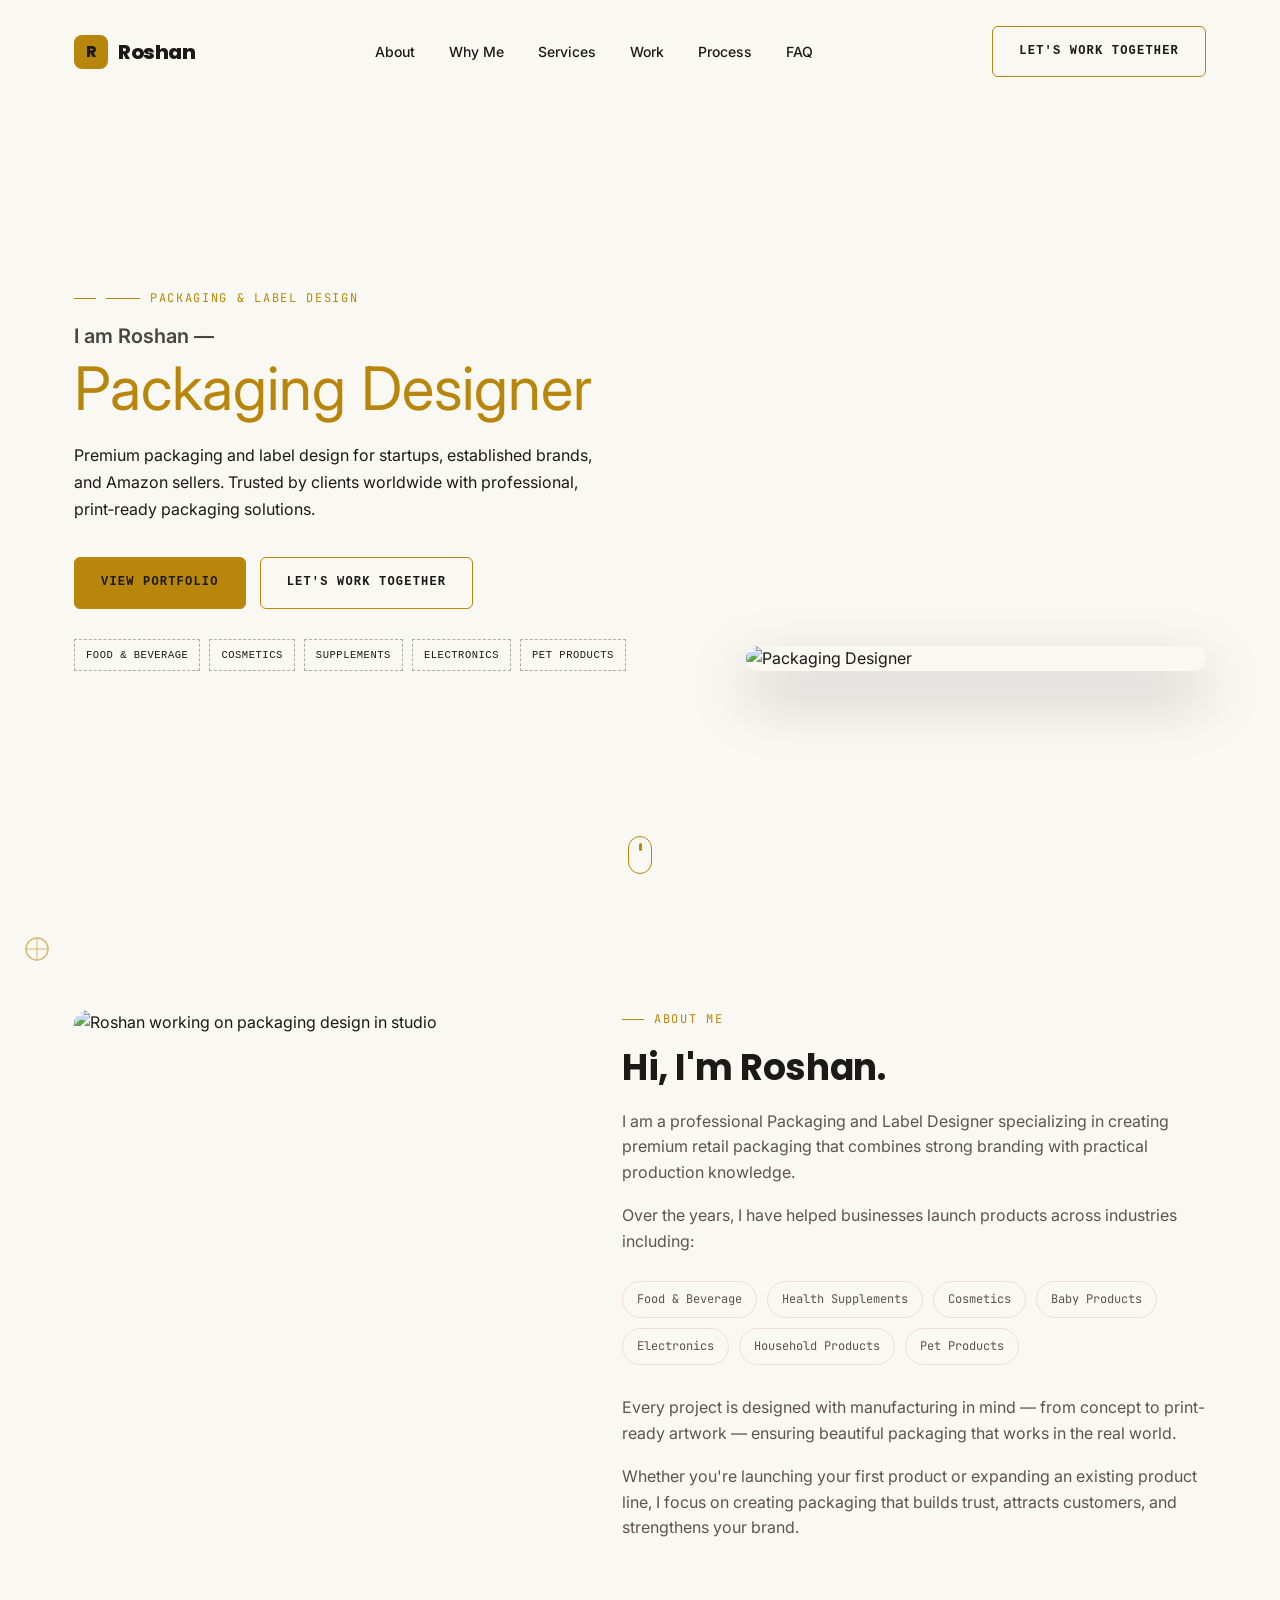
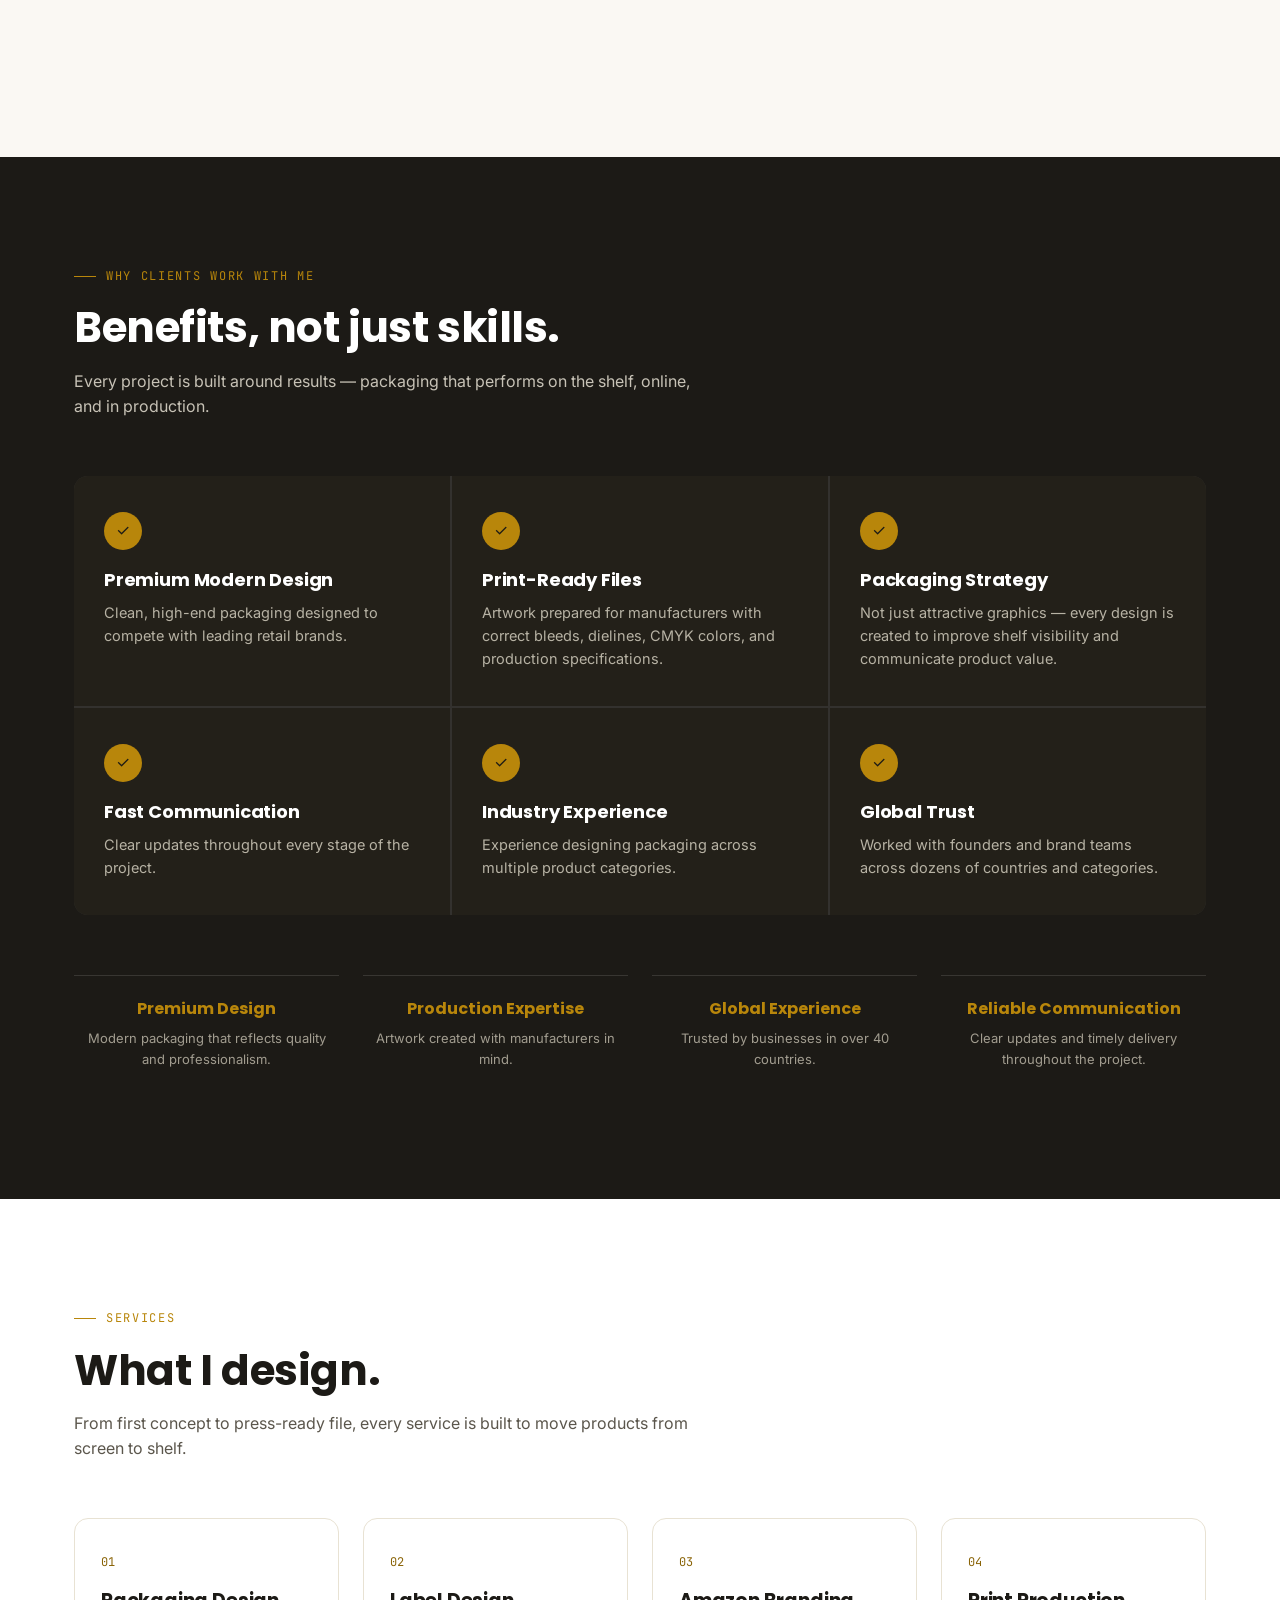
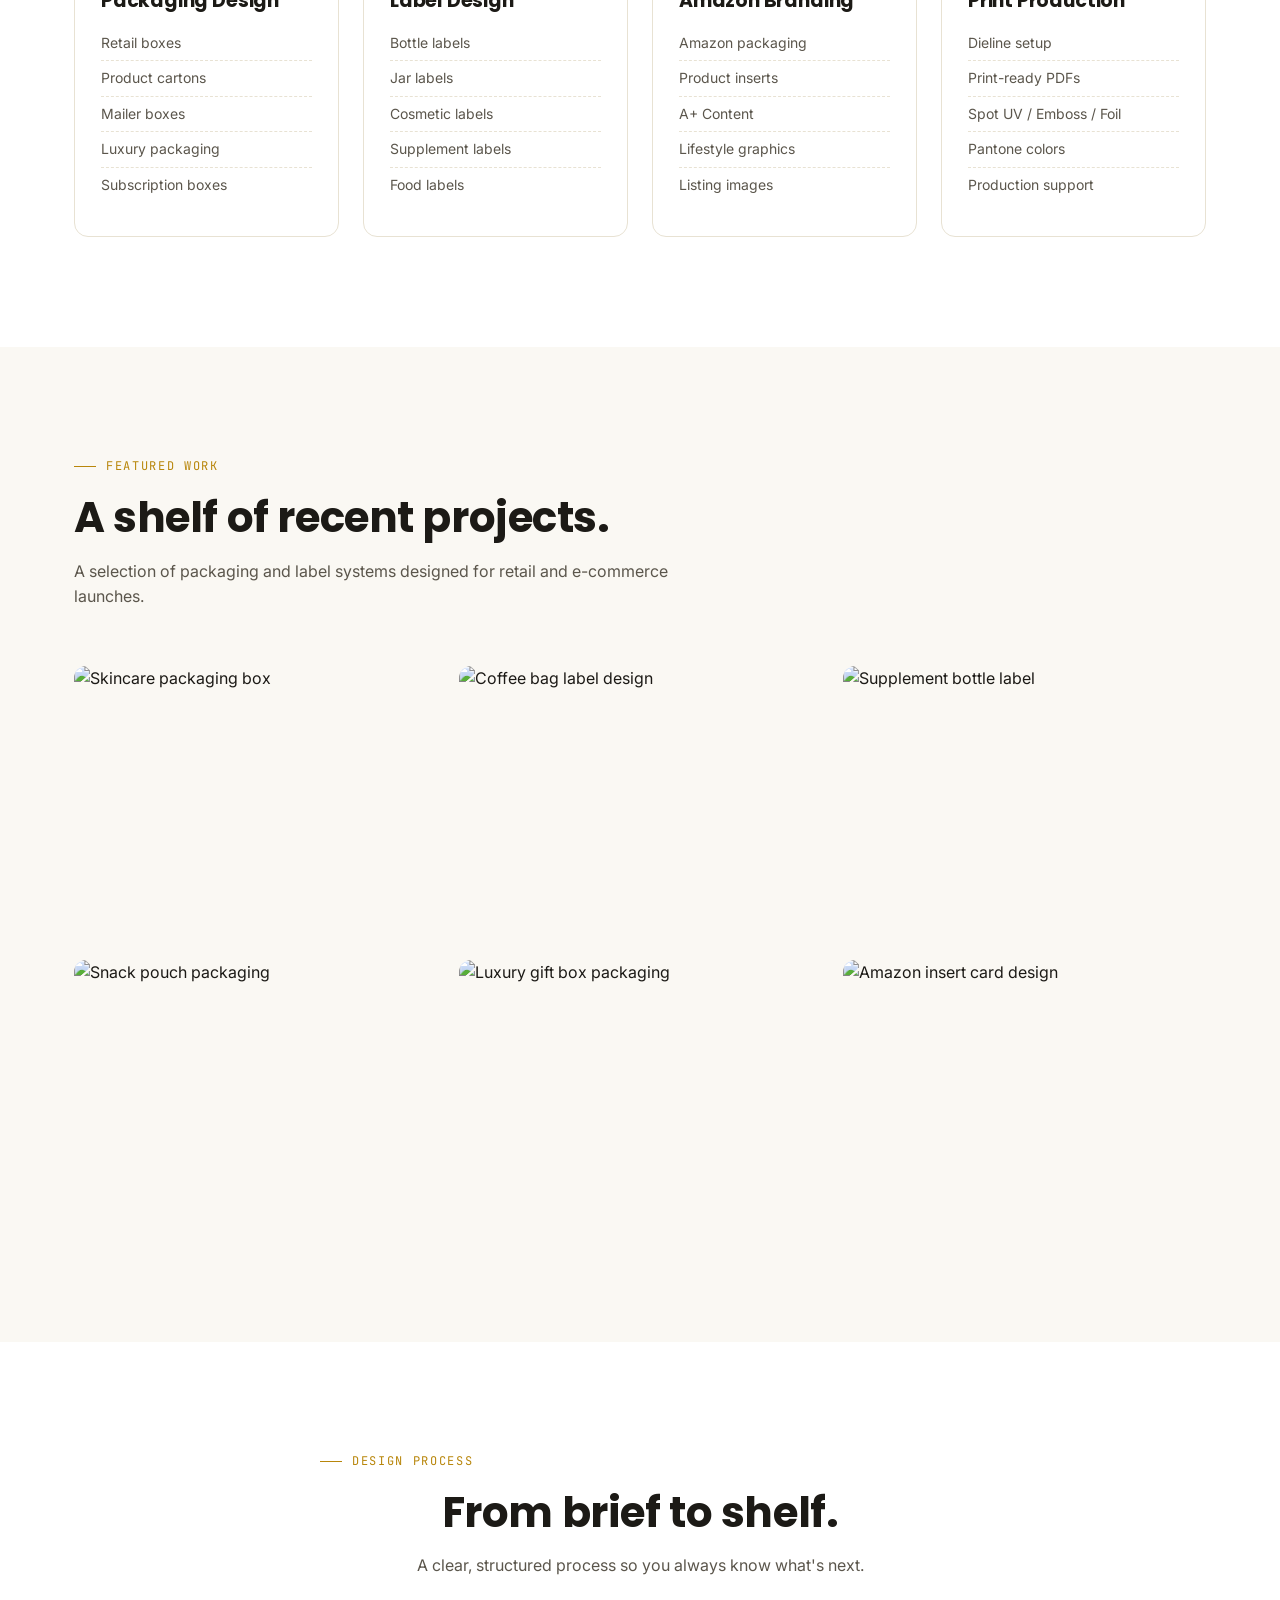
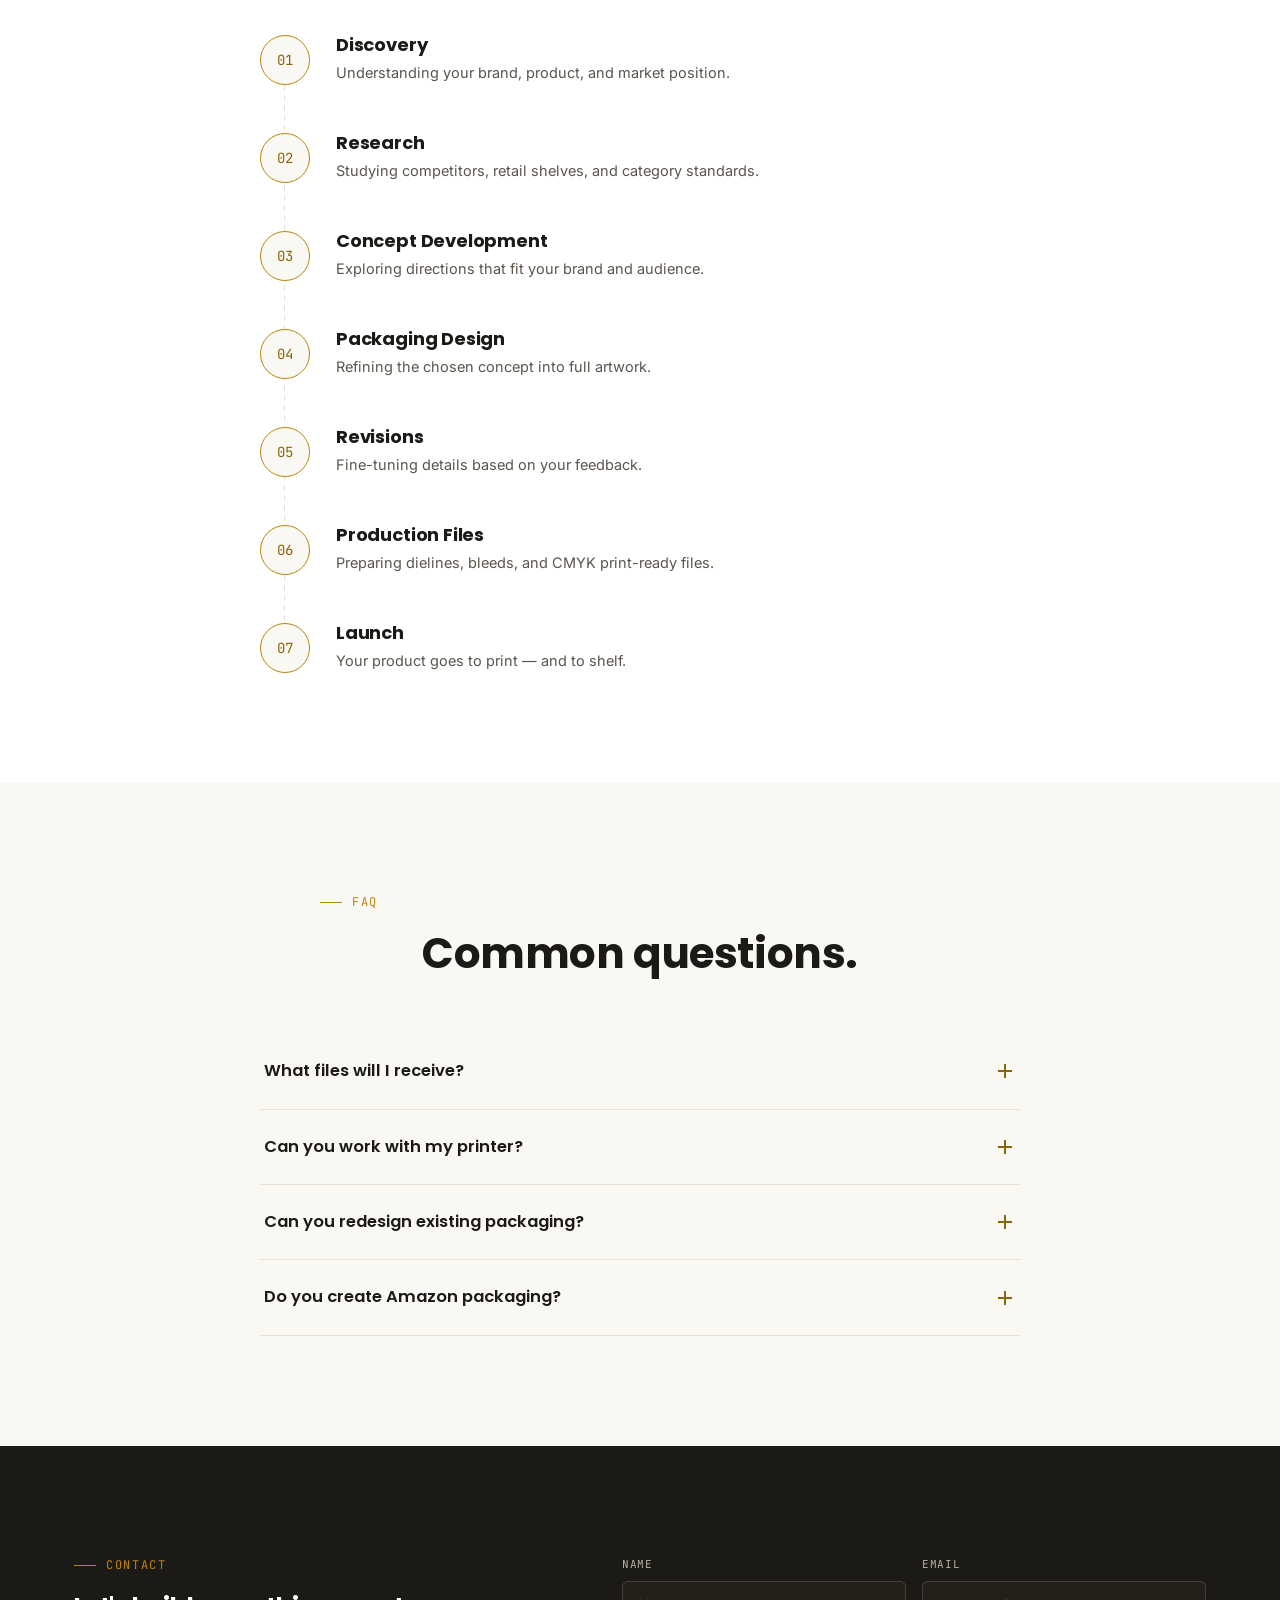
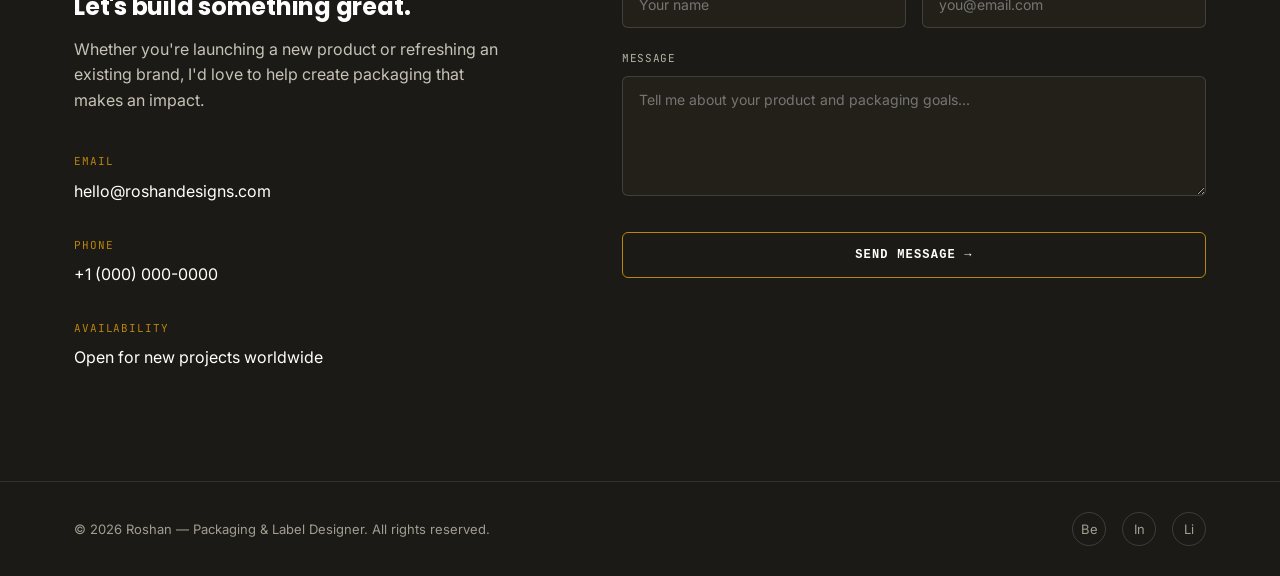
==== index.html @ 54acbb59 "update" ====
<!DOCTYPE html>
<html lang="en">
<head>
<meta charset="UTF-8">
<meta name="viewport" content="width=device-width, initial-scale=1.0">
<title>Roshan — Packaging & Label Designer</title>
<meta name="description" content="Roshan — Professional Packaging and Label Designer. Premium, print-ready packaging for startups, established brands, and Amazon sellers.">
<link rel="preconnect" href="https://fonts.googleapis.com">
<link rel="preconnect" href="https://fonts.gstatic.com" crossorigin>
<link href="https://fonts.googleapis.com/css2?family=Poppins:wght@500;600;700;800&family=Inter:wght@400;500;600&family=JetBrains+Mono:wght@400;500&display=swap" rel="stylesheet">
<style>
/* ===================== TOKENS ===================== */
:root{
  --white:#ffffff;
  --paper:#faf8f3;
  --ink:#1c1a16;
  --ink-soft:#5b564c;
  --yellow:#b8860b;
  --yellow-deep:#8a6408;
  --yellow-pale:#f4e8c8;
  --line:#e8e2d3;
  --radius:6px;
  --ease:cubic-bezier(.22,.68,0,1);
  --font-display:'Poppins',sans-serif;
  --font-body:'Inter',sans-serif;
  --font-mono:'JetBrains Mono',monospace;
}
*{margin:0;padding:0;box-sizing:border-box;}
html{scroll-behavior:smooth;}
body{
  font-family:var(--font-body);
  background:var(--paper);
  color:var(--ink);
  line-height:1.6;
  overflow-x:hidden;
}
img{max-width:100%;display:block;}
a{text-decoration:none;color:inherit;}
ul{list-style:none;}
button{font-family:inherit;cursor:pointer;border:none;background:none;}
.container{max-width:1180px;margin:0 auto;padding:0 24px;}
::selection{background:var(--yellow);color:var(--white);}

/* utility */
.eyebrow{
  font-family:var(--font-mono);
  font-size:12px;
  letter-spacing:.14em;
  text-transform:uppercase;
  color:var(--yellow-deep);
  display:inline-flex;
  align-items:center;
  gap:8px;
}
.eyebrow::before{content:"";width:22px;height:1px;background:var(--yellow);display:inline-block;}
h1,h2,h3,h4{font-family:var(--font-display);font-weight:700;line-height:1.15;letter-spacing:-.01em;}
.section{padding:120px 0;position:relative;}
.section-head{max-width:640px;margin-bottom:56px;}
.section-head h2{font-size:clamp(28px,3.6vw,42px);margin-top:14px;}
.section-head p{color:var(--ink-soft);margin-top:16px;font-size:16px;}
.center{text-align:center;margin-left:auto;margin-right:auto;}

/* registration mark — signature motif */
.regmark{
  position:absolute;width:26px;height:26px;opacity:.55;
}
.regmark svg{width:100%;height:100%;}
.regmark.tl{top:36px;left:24px;}
.regmark.br{bottom:36px;right:24px;}

/* reveal-on-scroll */
.reveal{opacity:0;transform:translateY(28px);transition:opacity .8s var(--ease),transform .8s var(--ease);}
.reveal.is-visible{opacity:1;transform:translateY(0);}

/* buttons */
.btn{
  display:inline-flex;align-items:center;gap:10px;
  padding:15px 30px;font-family:var(--font-mono);font-size:13px;letter-spacing:.04em;
  border-radius:var(--radius);transition:all .35s var(--ease);white-space:nowrap;
}
.btn-primary{background:var(--ink);color:var(--white);}
.btn-primary:hover{background:var(--yellow-deep);transform:translateY(-2px);}
.btn-outline{border:1.5px solid var(--ink);color:var(--ink);}
.btn-outline:hover{border-color:var(--yellow-deep);color:var(--yellow-deep);transform:translateY(-2px);}
.btn-light{border:1.5px solid rgba(255,255,255,.5);color:var(--white);}
.btn-light:hover{background:var(--white);color:var(--ink);}

/* ===================== PRELOADER / ENTRANCE ===================== */
#preloader{
  position:fixed;inset:0;background:var(--ink);z-index:9999;
  display:flex;flex-direction:column;align-items:center;justify-content:center;gap:22px;
  transition:transform 1s var(--ease),opacity .8s var(--ease) .1s;
}
#preloader.hide{opacity:0;transform:translateY(-100%);pointer-events:none;}
#preloader svg{width:96px;height:96px;}
#preloader .box-line{fill:none;stroke:var(--yellow);stroke-width:2;stroke-linecap:round;stroke-linejoin:round;
  stroke-dasharray:400;stroke-dashoffset:400;animation:draw 1.6s var(--ease) forwards;}
@keyframes draw{to{stroke-dashoffset:0;}}
#preloader .pct{font-family:var(--font-mono);color:var(--yellow-pale);font-size:13px;letter-spacing:.2em;}

/* ===================== HEADER ===================== */
header{
  position:fixed;top:0;left:0;right:0;z-index:500;
  padding:26px 0;transition:all .4s var(--ease);
}
header.scrolled{background:rgba(250,248,243,.9);backdrop-filter:blur(10px);padding:16px 0;box-shadow:0 1px 0 var(--line);}
header .container{display:flex;align-items:center;justify-content:space-between;}
.logo{font-family:var(--font-display);font-weight:800;font-size:20px;letter-spacing:-.02em;display:flex;align-items:center;gap:10px;}
.logo .mark{width:34px;height:34px;border-radius:8px;background:var(--yellow);color:var(--ink);display:flex;align-items:center;justify-content:center;font-size:15px;}
nav ul{display:flex;gap:34px;}
nav a{font-size:14px;font-weight:500;position:relative;padding:4px 0;}
nav a::after{content:"";position:absolute;left:0;bottom:-2px;width:0;height:1.5px;background:var(--yellow);transition:width .3s var(--ease);}
nav a:hover::after{width:100%;}
.nav-cta{display:flex;align-items:center;gap:22px;}
#menu-toggle{display:none;flex-direction:column;gap:5px;width:26px;}
#menu-toggle span{height:2px;background:var(--ink);border-radius:2px;transition:.3s;}

/* ---------------- hero (jarallax-style) ---------------- */
.hero-inner{
    width:100%;
    position:relative;
    z-index:2;
    padding:150px 0 90px;
}

.hero .container{
    height:100%;
}

.hero .wrap{
    display:grid;
    grid-template-columns:1.1fr 0.9fr;
    align-items:center;
    gap:70px;
}

@media (max-width:940px){

    .hero .wrap{
        grid-template-columns:1fr;
        text-align:center;
        gap:40px;
    }

    .hero-image{
        justify-content:center;
    }

    .hero-sub{
        margin-inline:auto;
    }

    .cta-row,
    .trust-tags{
        justify-content:center;
    }
}
.hero-image{
    display:flex;
    justify-content:center;
    align-items:center;
}

.hero-image img{

    width:100%;
    max-width:520px;

    border-radius:18px;

    object-fit:cover;

    box-shadow:
    0 25px 60px rgba(0,0,0,.25);

    transition:.4s;
}

.hero-image img:hover{

    transform:translateY(-8px);

}

@media(max-width:940px){

.hero-image{

margin-top:50px;

}

.hero-image img{

max-width:420px;

}

}
  .hero{
    position:relative; min-height:100vh; display:flex; align-items:center; overflow:hidden;
    background:
      radial-gradient(ellipse at 75% 30%, rgba(255,212,0,0.08), transparent 55%),
      repeating-linear-gradient(0deg, rgba(255,212,0,0.05) 0 1px, transparent 1px 64px),
      repeating-linear-gradient(90deg, rgba(255,212,0,0.05) 0 1px, transparent 1px 64px),
      var(--black);
    background-attachment:fixed;
  }
  
  .hero-inner{position:relative; z-index:2; width:100%; padding:150px 0 90px;}
  .hero .wrap{display:grid; grid-template-columns:1.15fr 0.85fr; gap:50px; align-items:end;}
  @media (max-width:940px){.hero .wrap{grid-template-columns:1fr;}}
  .eyebrow{color:var(--yellow); font-size:12px; display:flex; align-items:center; gap:10px; margin-bottom:18px;}
  .eyebrow .rule{width:34px; height:1px; background:var(--yellow);}
  .typed-wrap{font-size:clamp(30px,5vw,60px); line-height:1.05; min-height:1.3em;}
  .typed-wrap .fixed-part{display:block; color:var(--ink); font-size:clamp(16px,2vw,20px); font-family:'Inter',sans-serif; text-transform:none; font-weight:600; letter-spacing:0; margin-bottom:10px; opacity:.8;}
  #typed{color:var(--yellow);}
  .cursor{display:inline-block; width:3px; background:var(--yellow); margin-left:4px; animation:blink 1s step-start infinite;}
  @keyframes blink{50%{opacity:0;}}
  .hero-sub{margin-top:22px; max-width:540px; font-size:16px; line-height:1.7; color:var(--dim);}
  .cta-row{display:flex; gap:14px; margin-top:34px; flex-wrap:wrap;}
  .btn{font-family:'IBM Plex Mono',monospace; font-size:12px; letter-spacing:0.1em; text-transform:uppercase; padding:15px 26px; display:inline-flex; gap:8px; border:1px solid var(--yellow); font-weight:600; cursor:pointer; background:none;}
  .btn.primary{background:var(--yellow); color:var(--black);}
  .btn.primary:hover{background:transparent; color:var(--yellow);}
  .btn.ghost:hover{border-color:var(--yellow); color:var(--yellow);}
  .trust-tags{display:flex; flex-wrap:wrap; gap:9px; margin-top:30px;}
  .trust-tags span{font-family:'IBM Plex Mono',monospace; font-size:10.5px; letter-spacing:.05em; text-transform:uppercase; border:1px dashed rgba(0, 0, 0, 0.3); padding:7px 11px; color:var(--ink);}

  .hero-counts{display:flex; flex-direction:column; gap:0; border-left:1px solid var(--line); padding-left:34px;}
  @media (max-width:940px){.hero-counts{flex-direction:row; border-left:none; border-top:1px solid var(--line); padding:24px 0 0; gap:34px;}}
  .hcount{padding:14px 0;}
  .hcount h3{color:var(--yellow); font-size:26px;}
  .hcount span{font-family:'IBM Plex Mono',monospace; font-size:10.5px; letter-spacing:.08em; text-transform:uppercase; color:var(--dim);}
  .scroll-cue{position:absolute; bottom:26px; left:50%; transform:translateX(-50%); z-index:2; width:24px; height:38px; border:1.4px solid var(--yellow); border-radius:14px; display:flex; justify-content:center; padding-top:6px;}
  .scroll-cue span{width:3px; height:8px; background:var(--yellow); border-radius:2px; animation:sc 1.6s infinite;}
  @keyframes sc{0%{transform:translateY(0); opacity:1;}80%{transform:translateY(10px); opacity:0;}100%{opacity:0;}}

 
  /* ---------------- generic section ---------------- */
  .section{padding:110px 0; position:relative;}
  .section.alt{background:var(--ink);}
  .sec-head{text-align:center; max-width:640px; margin:0 auto 56px;}
  .kicker{display:flex; align-items:center; justify-content:center; gap:12px; margin-bottom:16px; color:var(--yellow); font-size:11.5px;}
  .kicker .rule{width:30px; height:1px; background:var(--yellow);}
  .sec-head h2{font-size:clamp(26px,3.6vw,40px); line-height:1.1;}
  .sec-head p{margin-top:16px; font-size:15px; color:var(--dim); line-height:1.7;}

/* ===================== ABOUT ===================== */
#about .about-grid{display:grid;grid-template-columns:.9fr 1.1fr;gap:70px;align-items:start;}
#about .about-visual{position:relative;border-radius:14px;overflow:hidden;aspect-ratio:3/4;}
#about .about-visual img{width:100%;height:100%;object-fit:cover;}
#about h2{font-size:clamp(26px,3.2vw,36px);margin-bottom:20px;}
#about p{color:var(--ink-soft);margin-bottom:18px;font-size:16px;}
.industry-tags{display:flex;flex-wrap:wrap;gap:10px;margin:26px 0 30px;}
.industry-tags span{
  font-family:var(--font-mono);font-size:12px;padding:8px 14px;border:1px solid var(--line);
  border-radius:30px;color:var(--ink-soft);transition:.3s;
}
.industry-tags span:hover{border-color:var(--yellow);color:var(--yellow-deep);}

/* ===================== WHY WORK WITH ME ===================== */
#why{background:var(--ink);color:var(--white);}
#why .section-head p{color:#c7c2b6;}
#why .section-head .eyebrow{color:var(--yellow);}
#why .section-head .eyebrow::before{background:var(--yellow);}
.why-grid{display:grid;grid-template-columns:repeat(3,1fr);gap:2px;background:rgba(255,255,255,.1);border-radius:14px;overflow:hidden;}
.why-card{background:#232019;padding:36px 30px;transition:.35s;}
.why-card:hover{background:#2c2818;}
.why-card .check{
  width:38px;height:38px;border-radius:50%;background:var(--yellow);color:var(--ink);
  display:flex;align-items:center;justify-content:center;font-size:16px;margin-bottom:20px;
}
.why-card h4{font-size:18px;margin-bottom:10px;color:var(--white);}
.why-card p{font-size:14.5px;color:#b7b2a4;}
.why-stats{display:grid;grid-template-columns:repeat(4,1fr);gap:24px;margin-top:60px;}
.why-stats div{text-align:center;padding:20px 10px;border-top:1px solid rgba(255,255,255,.12);}
.why-stats h5{font-family:var(--font-display);font-size:16px;color:var(--yellow);margin-bottom:6px;}
.why-stats p{font-size:13px;color:#a29d90;}

/* ===================== SERVICES ===================== */
.services-grid{display:grid;grid-template-columns:repeat(4,1fr);gap:24px;}
.service-card{
  background:var(--white);border:1px solid var(--line);border-radius:14px;padding:34px 26px;
  transition:.4s var(--ease);position:relative;
}
.service-card:hover{transform:translateY(-8px);border-color:var(--yellow);box-shadow:0 20px 40px -18px rgba(184,134,11,.25);}
.service-card .num{font-family:var(--font-mono);font-size:12px;color:var(--yellow-deep);margin-bottom:18px;display:block;}
.service-card h3{font-size:19px;margin-bottom:14px;}
.service-card ul li{font-size:14px;color:var(--ink-soft);padding:6px 0;border-top:1px dashed var(--line);}
.service-card ul li:first-child{border-top:none;}

/* ===================== GALLERY ===================== */
.gallery-grid{display:grid;grid-template-columns:repeat(3,1fr);gap:22px;}
.gallery-item{position:relative;border-radius:12px;overflow:hidden;aspect-ratio:4/3;}
.gallery-item img{width:100%;height:100%;object-fit:cover;transition:transform .6s var(--ease);}
.gallery-item:hover img{transform:scale(1.08);}
.gallery-item .caption{
  position:absolute;inset:auto 0 0 0;padding:18px;
  background:linear-gradient(0deg,rgba(28,26,22,.85),transparent);
  color:var(--white);font-family:var(--font-mono);font-size:13px;
  transform:translateY(8px);opacity:0;transition:.4s var(--ease);
}
.gallery-item:hover .caption{transform:translateY(0);opacity:1;}

/* ===================== PROCESS ===================== */
#process{background:var(--white);}
.process-line{position:relative;max-width:760px;margin:0 auto;}
.process-line::before{content:"";position:absolute;left:24px;top:10px;bottom:10px;width:1px;
  background-image:linear-gradient(var(--line) 60%,transparent 0);background-size:1px 10px;}
.process-step{display:flex;gap:26px;position:relative;padding-bottom:48px;}
.process-step:last-child{padding-bottom:0;}
.process-step .step-num{
  width:50px;height:50px;flex:none;border-radius:50%;background:var(--paper);border:1.5px solid var(--yellow);
  display:flex;align-items:center;justify-content:center;font-family:var(--font-mono);font-size:14px;color:var(--yellow-deep);z-index:1;
}
.process-step h4{font-size:18px;margin-bottom:6px;}
.process-step p{color:var(--ink-soft);font-size:14.5px;max-width:480px;}

/* ===================== FAQ ===================== */
#faq{background:var(--paper);}
.faq-list{max-width:760px;margin:0 auto;}
.faq-item{border-bottom:1px solid var(--line);}
.faq-q{
  display:flex;align-items:center;justify-content:space-between;padding:24px 4px;
  font-family:var(--font-display);font-weight:600;font-size:16.5px;
}
.faq-q .plus{width:22px;height:22px;position:relative;flex:none;}
.faq-q .plus::before,.faq-q .plus::after{content:"";position:absolute;background:var(--yellow-deep);top:50%;left:50%;transform:translate(-50%,-50%);}
.faq-q .plus::before{width:14px;height:2px;}
.faq-q .plus::after{width:2px;height:14px;transition:transform .3s;}
.faq-item.open .plus::after{transform:translate(-50%,-50%) rotate(90deg);}
.faq-a{max-height:0;overflow:hidden;transition:max-height .4s var(--ease);}
.faq-a p{color:var(--ink-soft);padding-bottom:24px;font-size:15px;max-width:600px;}

/* ===================== CONTACT ===================== */
#contact{background:var(--ink);color:var(--white);}
.contact-grid{display:grid;grid-template-columns:.9fr 1.1fr;gap:70px;align-items:start;}
#contact .section-head p{color:#c7c2b6;}
.contact-info{display:flex;flex-direction:column;gap:26px;margin-top:34px;}
.contact-info div span.label{font-family:var(--font-mono);font-size:11px;color:var(--yellow);text-transform:uppercase;letter-spacing:.08em;}
.contact-info div p{font-size:16px;margin-top:6px;}
.form-grid{display:grid;grid-template-columns:1fr 1fr;gap:16px;}
.field{grid-column:span 2;margin-bottom:6px;}
.field.half{grid-column:span 1;}
.field label{font-family:var(--font-mono);font-size:11px;text-transform:uppercase;letter-spacing:.06em;color:#b7b2a4;display:block;margin-bottom:8px;}
.field input,.field textarea{
  width:100%;background:#232019;border:1px solid rgba(255,255,255,.14);border-radius:var(--radius);
  padding:14px 16px;color:var(--white);font-family:var(--font-body);font-size:14px;transition:.3s;
}
.field input:focus,.field textarea:focus{outline:none;border-color:var(--yellow);}
.field textarea{min-height:120px;resize:vertical;}
.form-grid .btn{grid-column:span 2;justify-content:center;margin-top:6px;}

/* ===================== FOOTER ===================== */
footer{background:var(--ink);border-top:1px solid rgba(255,255,255,.1);padding:30px 0;color:#a29d90;}
footer .container{display:flex;justify-content:space-between;align-items:center;flex-wrap:wrap;gap:14px;font-size:13px;}
footer .socials{display:flex;gap:16px;}
footer .socials a{width:34px;height:34px;border:1px solid rgba(255,255,255,.15);border-radius:50%;display:flex;align-items:center;justify-content:center;font-size:13px;transition:.3s;}
footer .socials a:hover{border-color:var(--yellow);color:var(--yellow);}

/* back to top */
#top-btn{
  position:fixed;bottom:28px;right:28px;width:48px;height:48px;border-radius:50%;background:var(--yellow);
  color:var(--ink);display:flex;align-items:center;justify-content:center;font-size:18px;z-index:400;
  opacity:0;transform:translateY(14px);transition:.35s var(--ease);box-shadow:0 10px 24px -8px rgba(184,134,11,.5);
}
#top-btn.show{opacity:1;transform:translateY(0);}

/* ===================== RESPONSIVE ===================== */
@media(max-width:980px){
  .hero-grid,.about-grid,.contact-grid{grid-template-columns:1fr;}
  #about .about-visual{order:-1;aspect-ratio:16/9;}
  .why-grid{grid-template-columns:repeat(2,1fr);}
  .why-stats{grid-template-columns:repeat(2,1fr);}
  .services-grid{grid-template-columns:repeat(2,1fr);}
  .gallery-grid{grid-template-columns:repeat(2,1fr);}
}
@media(max-width:720px){
  nav,.nav-cta .btn-outline{display:none;}
  #menu-toggle{display:flex;}
  .section{padding:80px 0;}
  .hero-stats{grid-template-columns:repeat(2,1fr);}
  .why-grid,.services-grid,.gallery-grid{grid-template-columns:1fr;}
  .why-stats{grid-template-columns:repeat(2,1fr);}
  .form-grid .field.half{grid-column:span 2;}
}

/* reduced motion */
@media (prefers-reduced-motion:reduce){
  *{animation-duration:.01ms !important;transition-duration:.01ms !important;}
  html{scroll-behavior:auto;}
}
/* focus visibility */
a:focus-visible,button:focus-visible,input:focus-visible,textarea:focus-visible{outline:2px solid var(--yellow-deep);outline-offset:2px;}
</style>
</head>
<body>

<!-- ===================== PRELOADER (entrance transition) ===================== -->
<div id="preloader" aria-hidden="true">
  <svg viewBox="0 0 100 100">
    <path class="box-line" d="M50 8 L88 28 L88 72 L50 92 L12 72 L12 28 Z"/>
    <path class="box-line" d="M12 28 L50 48 L88 28" style="animation-delay:.3s"/>
    <path class="box-line" d="M50 48 L50 92" style="animation-delay:.5s"/>
  </svg>
  <div class="pct" id="preload-pct">LOADING · 0%</div>
</div>

<!-- ===================== HEADER ===================== -->
<header id="site-header">
  <div class="container">
    <a href="#top" class="logo"><span class="mark">R</span>Roshan</a>
    <nav>
      <ul>
        <li><a href="#about">About</a></li>
        <li><a href="#why">Why Me</a></li>
        <li><a href="#services">Services</a></li>
        <li><a href="#gallery">Work</a></li>
        <li><a href="#process">Process</a></li>
        <li><a href="#faq">FAQ</a></li>
      </ul>
    </nav>
    <div class="nav-cta">
      <a href="#contact" class="btn btn-outline">Let's Work Together</a>
      <button id="menu-toggle" aria-label="Open menu"><span></span><span></span><span></span></button>
    </div>
  </div>
</header>

<div id="top"></div>

<!-- HERO -->

<section class="hero">

    <div class="hero-inner">

        <div class="container">

            <div class="wrap">

                <div>
        <div class="eyebrow mono"><span class="rule"></span>PACKAGING &amp; LABEL DESIGN</div>
        <div class="typed-wrap">
          <span class="fixed-part">I am Roshan —</span>
          <span id="typed"></span><span class="cursor"></span>
        </div>
        <p class="hero-sub">Premium packaging and label design for startups, established brands, and Amazon sellers. Trusted by clients worldwide with professional, print‑ready packaging solutions.</p>
        <div class="cta-row">
          <a href="#gallery" class="btn primary">View Portfolio</a>
          <a href="#contact" class="btn ghost">Let's Work Together</a>
        </div>
        <div class="trust-tags">
          <span>Food &amp; Beverage</span><span>Cosmetics</span><span>Supplements</span><span>Electronics</span><span>Pet Products</span>
        </div>
      </div>
      <div class="hero-image">

        <img
        src="https://images.unsplash.com/photo-1542744173-8e7e53415bb0?auto=format&fit=crop&w=900&q=80"
        alt="Packaging Designer">

    </div>

            </div>

        </div>

    </div>

    <a href="#about" class="scroll-cue">
        <span></span>
    </a>

</section>
<!-- ===================== ABOUT ===================== -->
<section id="about" class="section">
  <div class="regmark tl"><svg viewBox="0 0 26 26"><circle cx="13" cy="13" r="11" fill="none" stroke="#b8860b" stroke-width="1.5"/><line x1="13" y1="1" x2="13" y2="25" stroke="#b8860b" stroke-width="1"/><line x1="1" y1="13" x2="25" y2="13" stroke="#b8860b" stroke-width="1"/></svg></div>
  <div class="container about-grid">
    <div class="about-visual reveal">
      <img src="https://picsum.photos/seed/pkg-studio/800/1000" alt="Roshan working on packaging design in studio">
    </div>
    <div class="reveal">
      <span class="eyebrow">About Me</span>
      <h2>Hi, I'm Roshan.</h2>
      <p>I am a professional Packaging and Label Designer specializing in creating premium retail packaging that combines strong branding with practical production knowledge.</p>
      <p>Over the years, I have helped businesses launch products across industries including:</p>
      <div class="industry-tags">
        <span>Food &amp; Beverage</span>
        <span>Health Supplements</span>
        <span>Cosmetics</span>
        <span>Baby Products</span>
        <span>Electronics</span>
        <span>Household Products</span>
        <span>Pet Products</span>
      </div>
      <p>Every project is designed with manufacturing in mind — from concept to print-ready artwork — ensuring beautiful packaging that works in the real world.</p>
      <p>Whether you're launching your first product or expanding an existing product line, I focus on creating packaging that builds trust, attracts customers, and strengthens your brand.</p>
    </div>
  </div>
</section>

<!-- ===================== WHY WORK WITH ME ===================== -->
<section id="why" class="section">
  <div class="container">
    <div class="section-head reveal">
      <span class="eyebrow">Why Clients Work With Me</span>
      <h2>Benefits, not just skills.</h2>
      <p>Every project is built around results — packaging that performs on the shelf, online, and in production.</p>
    </div>
    <div class="why-grid">
      <div class="why-card reveal"><div class="check">✓</div><h4>Premium Modern Design</h4><p>Clean, high-end packaging designed to compete with leading retail brands.</p></div>
      <div class="why-card reveal"><div class="check">✓</div><h4>Print-Ready Files</h4><p>Artwork prepared for manufacturers with correct bleeds, dielines, CMYK colors, and production specifications.</p></div>
      <div class="why-card reveal"><div class="check">✓</div><h4>Packaging Strategy</h4><p>Not just attractive graphics — every design is created to improve shelf visibility and communicate product value.</p></div>
      <div class="why-card reveal"><div class="check">✓</div><h4>Fast Communication</h4><p>Clear updates throughout every stage of the project.</p></div>
      <div class="why-card reveal"><div class="check">✓</div><h4>Industry Experience</h4><p>Experience designing packaging across multiple product categories.</p></div>
      <div class="why-card reveal"><div class="check">✓</div><h4>Global Trust</h4><p>Worked with founders and brand teams across dozens of countries and categories.</p></div>
    </div>
    <div class="why-stats">
      <div class="reveal"><h5>Premium Design</h5><p>Modern packaging that reflects quality and professionalism.</p></div>
      <div class="reveal"><h5>Production Expertise</h5><p>Artwork created with manufacturers in mind.</p></div>
      <div class="reveal"><h5>Global Experience</h5><p>Trusted by businesses in over 40 countries.</p></div>
      <div class="reveal"><h5>Reliable Communication</h5><p>Clear updates and timely delivery throughout the project.</p></div>
    </div>
  </div>
</section>

<!-- ===================== SERVICES ===================== -->
<section id="services" class="section" style="background:var(--white)">
  <div class="container">
    <div class="section-head reveal">
      <span class="eyebrow">Services</span>
      <h2>What I design.</h2>
      <p>From first concept to press-ready file, every service is built to move products from screen to shelf.</p>
    </div>
    <div class="services-grid">
      <div class="service-card reveal">
        <span class="num">01</span>
        <h3>Packaging Design</h3>
        <ul>
          <li>Retail boxes</li><li>Product cartons</li><li>Mailer boxes</li><li>Luxury packaging</li><li>Subscription boxes</li>
        </ul>
      </div>
      <div class="service-card reveal">
        <span class="num">02</span>
        <h3>Label Design</h3>
        <ul>
          <li>Bottle labels</li><li>Jar labels</li><li>Cosmetic labels</li><li>Supplement labels</li><li>Food labels</li>
        </ul>
      </div>
      <div class="service-card reveal">
        <span class="num">03</span>
        <h3>Amazon Branding</h3>
        <ul>
          <li>Amazon packaging</li><li>Product inserts</li><li>A+ Content</li><li>Lifestyle graphics</li><li>Listing images</li>
        </ul>
      </div>
      <div class="service-card reveal">
        <span class="num">04</span>
        <h3>Print Production</h3>
        <ul>
          <li>Dieline setup</li><li>Print-ready PDFs</li><li>Spot UV / Emboss / Foil</li><li>Pantone colors</li><li>Production support</li>
        </ul>
      </div>
    </div>
  </div>
</section>

<!-- ===================== GALLERY ===================== -->
<section id="gallery" class="section">
  <div class="container">
    <div class="section-head reveal">
      <span class="eyebrow">Featured Work</span>
      <h2>A shelf of recent projects.</h2>
      <p>A selection of packaging and label systems designed for retail and e-commerce launches.</p>
    </div>
    <div class="gallery-grid">
      <div class="gallery-item reveal"><img src="https://picsum.photos/seed/pkg1/700/560" alt="Skincare packaging box"><div class="caption">Skincare · Box System</div></div>
      <div class="gallery-item reveal"><img src="https://picsum.photos/seed/pkg2/700/560" alt="Coffee bag label design"><div class="caption">Coffee · Bag Label</div></div>
      <div class="gallery-item reveal"><img src="https://picsum.photos/seed/pkg3/700/560" alt="Supplement bottle label"><div class="caption">Supplement · Bottle Label</div></div>
      <div class="gallery-item reveal"><img src="https://picsum.photos/seed/pkg4/700/560" alt="Snack pouch packaging"><div class="caption">Snack · Pouch Pack</div></div>
      <div class="gallery-item reveal"><img src="https://picsum.photos/seed/pkg5/700/560" alt="Luxury gift box packaging"><div class="caption">Luxury · Gift Box</div></div>
      <div class="gallery-item reveal"><img src="https://picsum.photos/seed/pkg6/700/560" alt="Amazon insert card design"><div class="caption">Amazon · Insert Card</div></div>
    </div>
  </div>
</section>

<!-- ===================== PROCESS ===================== -->
<section id="process" class="section">
  <div class="container">
    <div class="section-head center reveal">
      <span class="eyebrow">Design Process</span>
      <h2>From brief to shelf.</h2>
      <p>A clear, structured process so you always know what's next.</p>
    </div>
    <div class="process-line">
      <div class="process-step reveal"><div class="step-num">01</div><div><h4>Discovery</h4><p>Understanding your brand, product, and market position.</p></div></div>
      <div class="process-step reveal"><div class="step-num">02</div><div><h4>Research</h4><p>Studying competitors, retail shelves, and category standards.</p></div></div>
      <div class="process-step reveal"><div class="step-num">03</div><div><h4>Concept Development</h4><p>Exploring directions that fit your brand and audience.</p></div></div>
      <div class="process-step reveal"><div class="step-num">04</div><div><h4>Packaging Design</h4><p>Refining the chosen concept into full artwork.</p></div></div>
      <div class="process-step reveal"><div class="step-num">05</div><div><h4>Revisions</h4><p>Fine-tuning details based on your feedback.</p></div></div>
      <div class="process-step reveal"><div class="step-num">06</div><div><h4>Production Files</h4><p>Preparing dielines, bleeds, and CMYK print-ready files.</p></div></div>
      <div class="process-step reveal"><div class="step-num">07</div><div><h4>Launch</h4><p>Your product goes to print — and to shelf.</p></div></div>
    </div>
  </div>
</section>

<!-- ===================== FAQ ===================== -->
<section id="faq" class="section">
  <div class="container">
    <div class="section-head center reveal">
      <span class="eyebrow">FAQ</span>
      <h2>Common questions.</h2>
    </div>
    <div class="faq-list">
      <div class="faq-item reveal">
        <div class="faq-q">What files will I receive? <span class="plus"></span></div>
        <div class="faq-a"><p>AI source files, editable artwork, print-ready PDFs, and high-resolution exports.</p></div>
      </div>
      <div class="faq-item reveal">
        <div class="faq-q">Can you work with my printer? <span class="plus"></span></div>
        <div class="faq-a"><p>Yes. I prepare artwork according to your manufacturer's specifications and can communicate with your printer if needed.</p></div>
      </div>
      <div class="faq-item reveal">
        <div class="faq-q">Can you redesign existing packaging? <span class="plus"></span></div>
        <div class="faq-a"><p>Absolutely — refreshing an existing package or label to modernize it is a common project.</p></div>
      </div>
      <div class="faq-item reveal">
        <div class="faq-q">Do you create Amazon packaging? <span class="plus"></span></div>
        <div class="faq-a"><p>Yes. I design packaging optimized for both retail shelves and e-commerce.</p></div>
      </div>
    </div>
  </div>
</section>

<!-- ===================== CONTACT ===================== -->
<section id="contact" class="section">
  <div class="container contact-grid">
    <div class="reveal">
      <span class="eyebrow">Contact</span>
      <h2 class="section-head" style="margin-bottom:0">Let's build something great.</h2>
      <p style="color:#c7c2b6;margin-top:16px;max-width:440px;">Whether you're launching a new product or refreshing an existing brand, I'd love to help create packaging that makes an impact.</p>
      <div class="contact-info">
        <div><span class="label">Email</span><p>hello@roshandesigns.com</p></div>
        <div><span class="label">Phone</span><p>+1 (000) 000-0000</p></div>
        <div><span class="label">Availability</span><p>Open for new projects worldwide</p></div>
      </div>
    </div>
    <form class="reveal" onsubmit="event.preventDefault();this.querySelector('.btn').textContent='Message Sent ✓';">
      <div class="form-grid">
        <div class="field half"><label for="name">Name</label><input id="name" type="text" placeholder="Your name" required></div>
        <div class="field half"><label for="email">Email</label><input id="email" type="email" placeholder="you@email.com" required></div>
        <div class="field"><label for="message">Message</label><textarea id="message" placeholder="Tell me about your product and packaging goals..." required></textarea></div>
        <button type="submit" class="btn btn-primary">Send Message →</button>
      </div>
    </form>
  </div>
</section>

<!-- ===================== FOOTER ===================== -->
<footer>
  <div class="container">
    <span>© 2026 Roshan — Packaging &amp; Label Designer. All rights reserved.</span>
    <div class="socials">
      <a href="#" aria-label="Behance">Be</a>
      <a href="#" aria-label="Instagram">In</a>
      <a href="#" aria-label="LinkedIn">Li</a>
    </div>
  </div>
</footer>

<a href="#top" id="top-btn" aria-label="Back to top">↑</a>

<script>
// ---------- Preloader entrance transition ----------
window.addEventListener('load', function(){
  var pct = document.getElementById('preload-pct');
  var n = 0;
  var timer = setInterval(function(){
    n += Math.ceil(Math.random()*18);
    if(n >= 100){ n = 100; clearInterval(timer); }
    pct.textContent = 'LOADING · ' + n + '%';
    if(n === 100){
      setTimeout(function(){
        document.getElementById('preloader').classList.add('hide');
        document.body.style.overflow='auto';
      }, 350);
    }
  }, 140);
});

// ---------- Header scroll state ----------
var headerEl = document.getElementById('site-header');
var topBtn = document.getElementById('top-btn');
window.addEventListener('scroll', function(){
  var y = window.scrollY;
  headerEl.classList.toggle('scrolled', y > 40);
  topBtn.classList.toggle('show', y > 600);
});

// ---------- Scroll reveal ----------
var revealEls = document.querySelectorAll('.reveal');
var io = new IntersectionObserver(function(entries){
  entries.forEach(function(entry, i){
    if(entry.isIntersecting){
      setTimeout(function(){ entry.target.classList.add('is-visible'); }, (i%4)*90);
      io.unobserve(entry.target);
    }
  });
}, {threshold:0.15});
revealEls.forEach(function(el){ io.observe(el); });

// ---------- FAQ accordion ----------
document.querySelectorAll('.faq-item').forEach(function(item){
  var q = item.querySelector('.faq-q');
  var a = item.querySelector('.faq-a');
  q.addEventListener('click', function(){
    var isOpen = item.classList.contains('open');
    document.querySelectorAll('.faq-item.open').forEach(function(o){
      o.classList.remove('open');
      o.querySelector('.faq-a').style.maxHeight = null;
    });
    if(!isOpen){
      item.classList.add('open');
      a.style.maxHeight = a.scrollHeight + 'px';
    }
  });
});

// ---------- Mobile menu ----------
document.getElementById('menu-toggle').addEventListener('click', function(){
  var nav = document.querySelector('header nav');
  var open = nav.style.display === 'block';
  nav.style.display = open ? 'none' : 'block';
  if(!open){
    nav.style.position='absolute'; nav.style.top='100%'; nav.style.left='0'; nav.style.right='0';
    nav.style.background='var(--white)'; nav.style.padding='20px 24px'; nav.style.boxShadow='0 12px 24px rgba(0,0,0,.08)';
    nav.querySelector('ul').style.flexDirection='column'; nav.querySelector('ul').style.gap='16px';
  }
});
</script>
<script src="https://cdn.jsdelivr.net/npm/typed.js@2.1.0/dist/typed.umd.js"></script>
<script>
 // typed text effect (vanilla)
  var strings = ["Packaging Designer","Label Designer","Amazon Branding Specialist","Print Production Expert","Brand Packaging Strategist"];
  var typedEl = document.getElementById('typed');
  var si = 0, ci = 0, deleting = false;
  function typeLoop(){
    var current = strings[si];
    if(!deleting){
      ci++;
      typedEl.textContent = current.slice(0, ci);
      if(ci === current.length){ deleting = true; setTimeout(typeLoop, 1300); return; }
    } else {
      ci--;
      typedEl.textContent = current.slice(0, ci);
      if(ci === 0){ deleting = false; si = (si+1) % strings.length; }
    }
    setTimeout(typeLoop, deleting ? 35 : 65);
  }
  typeLoop();

</script>
</body>
</html>
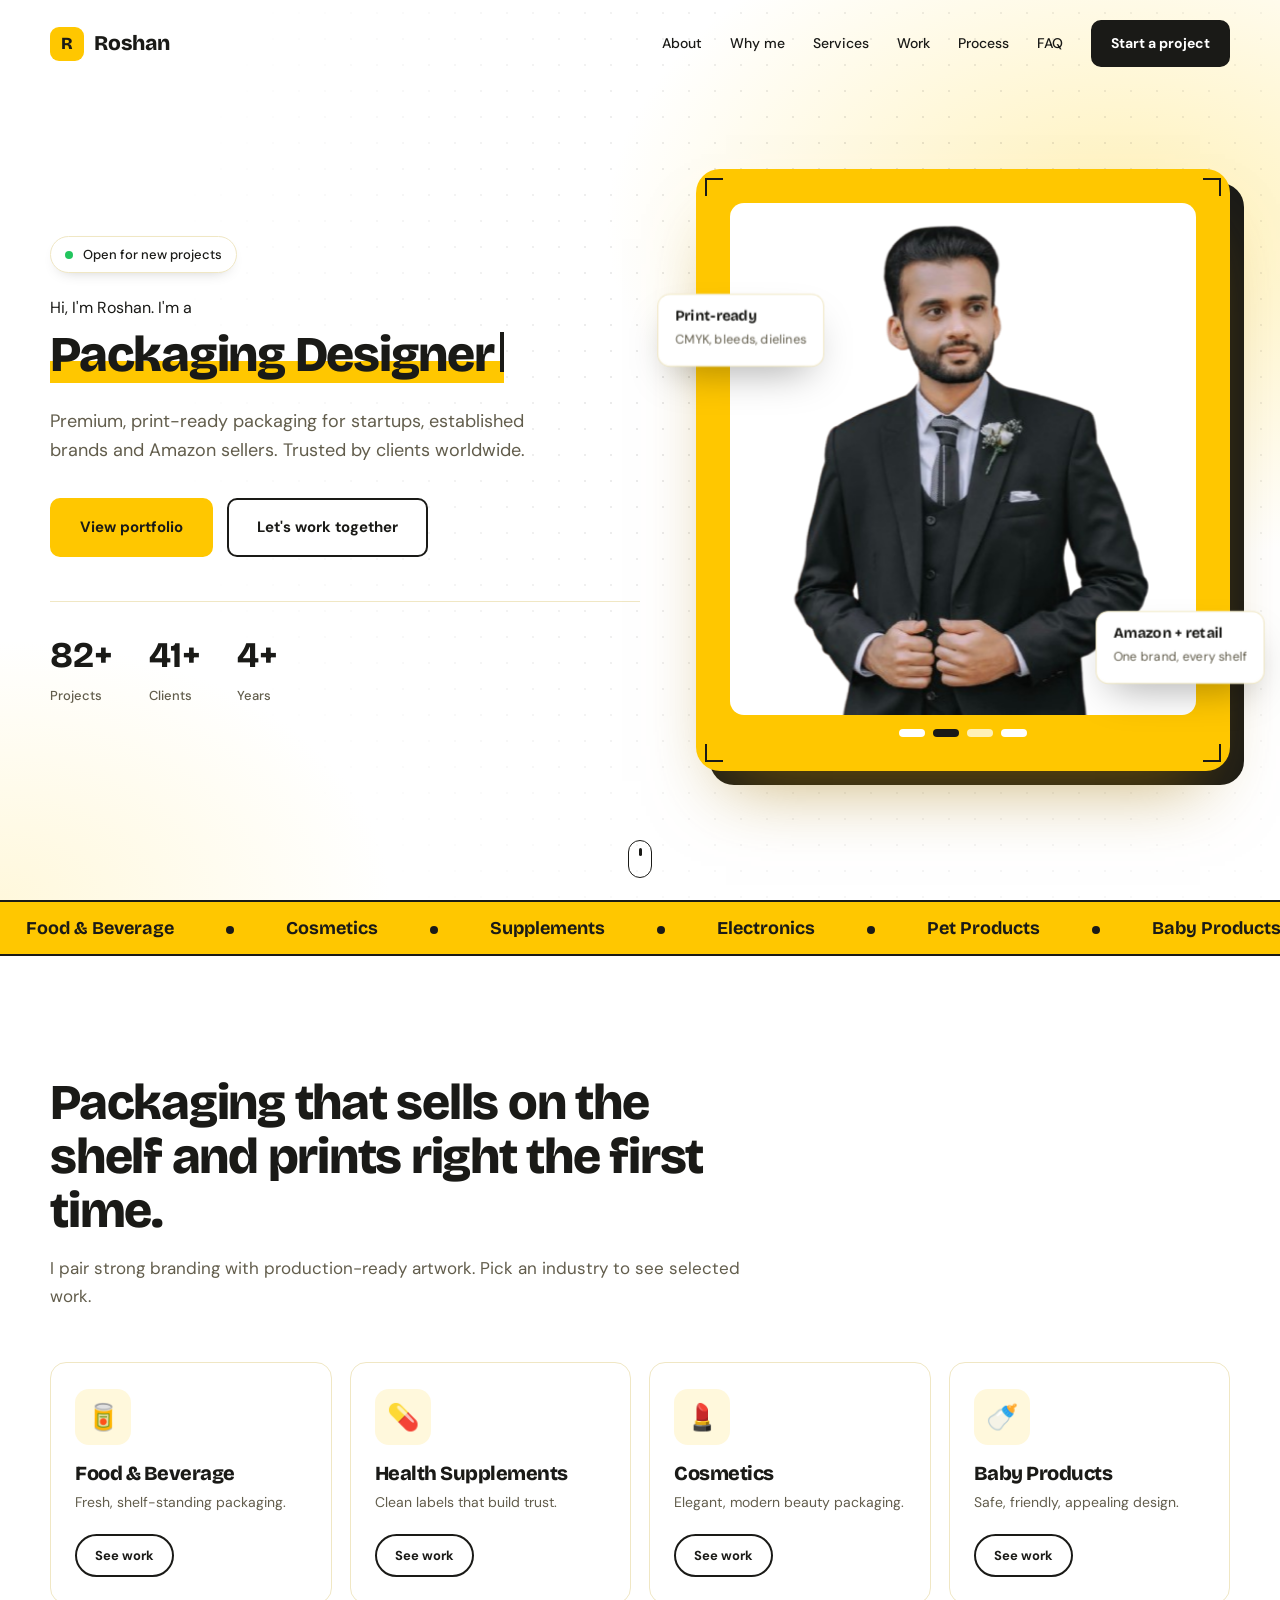
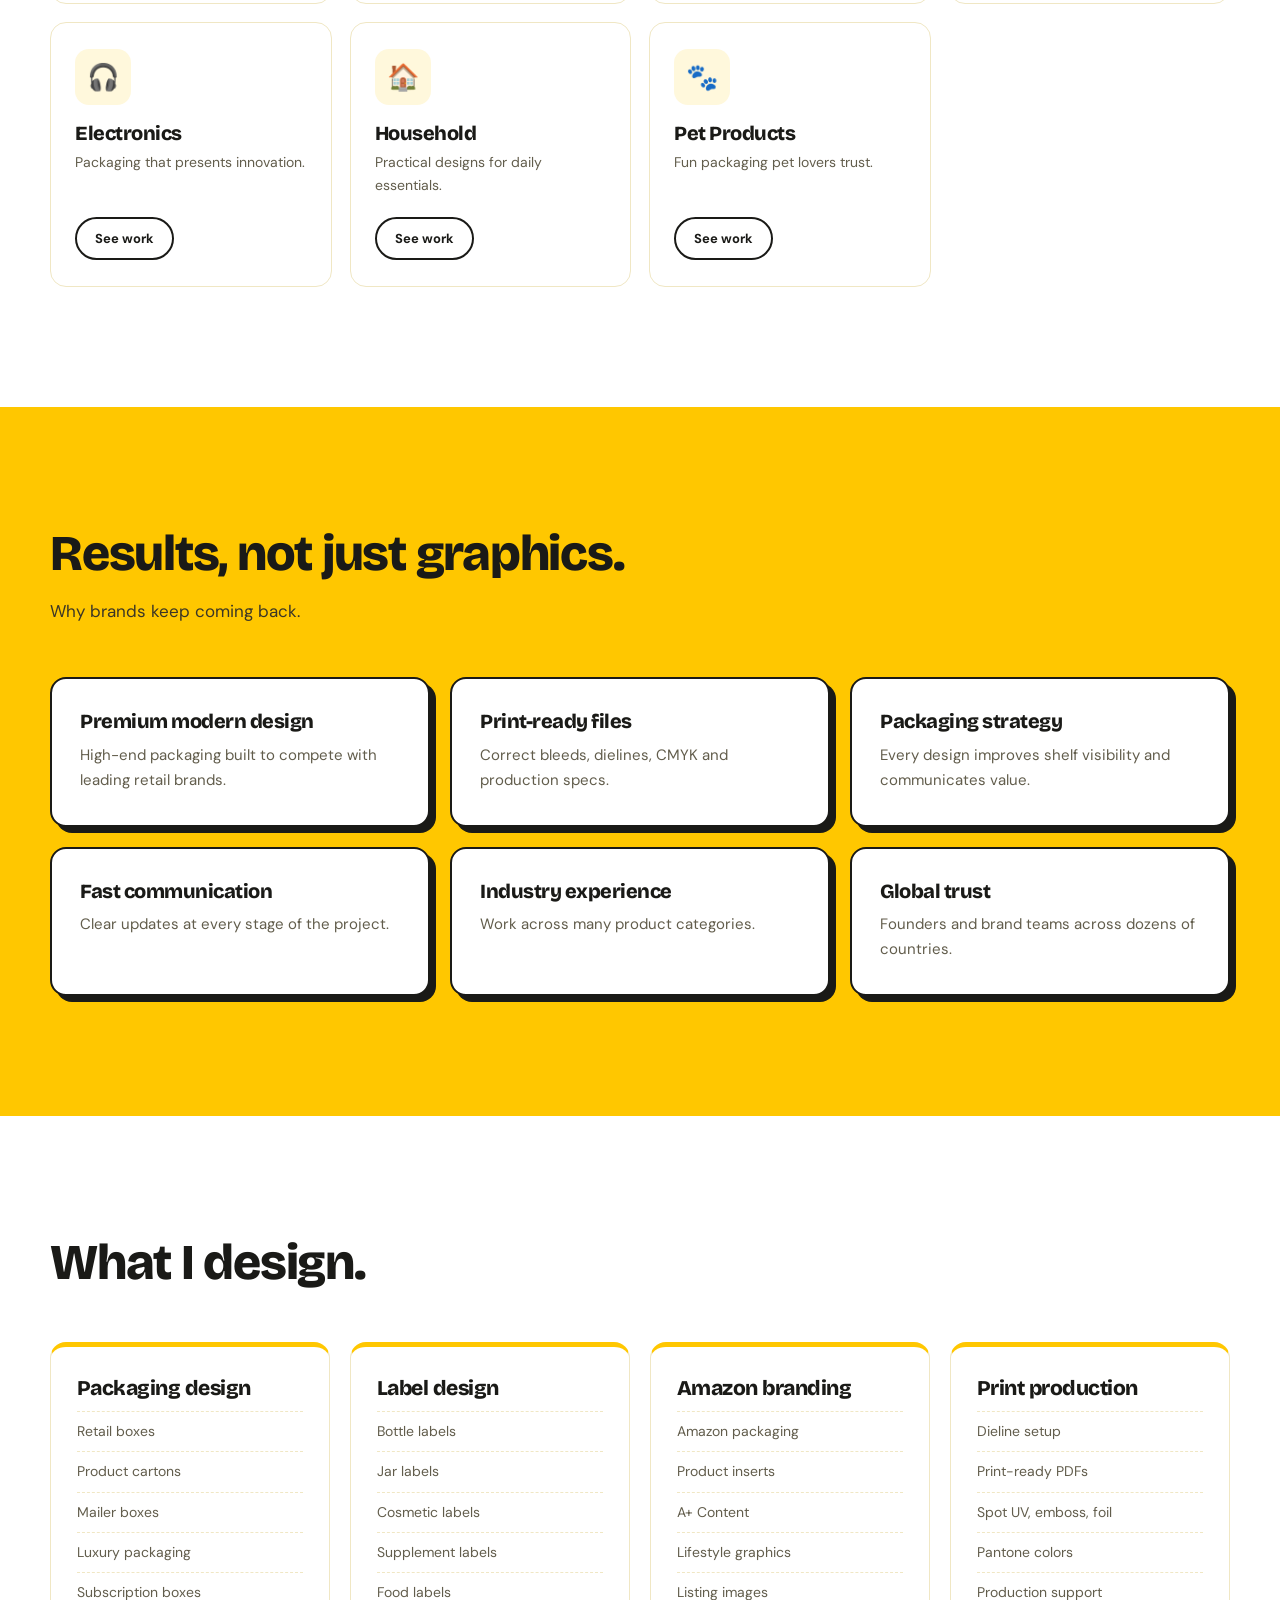
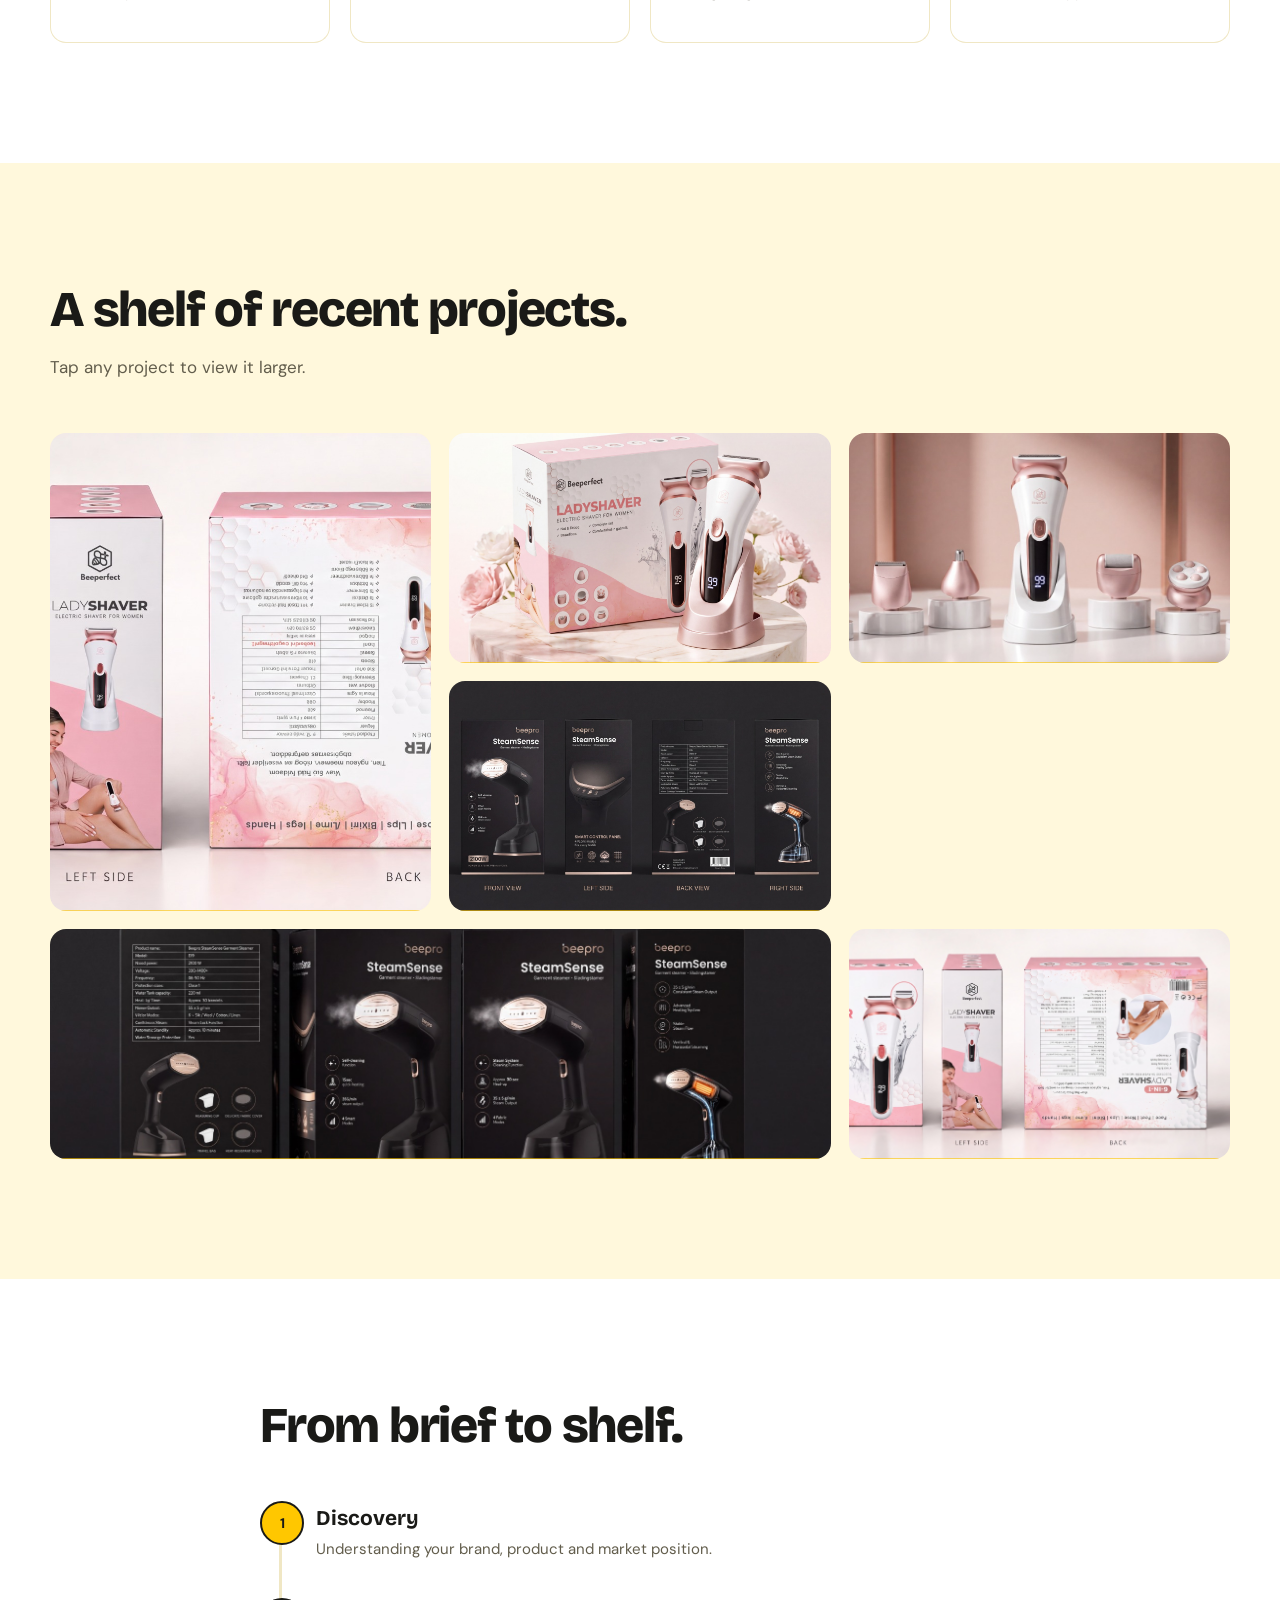
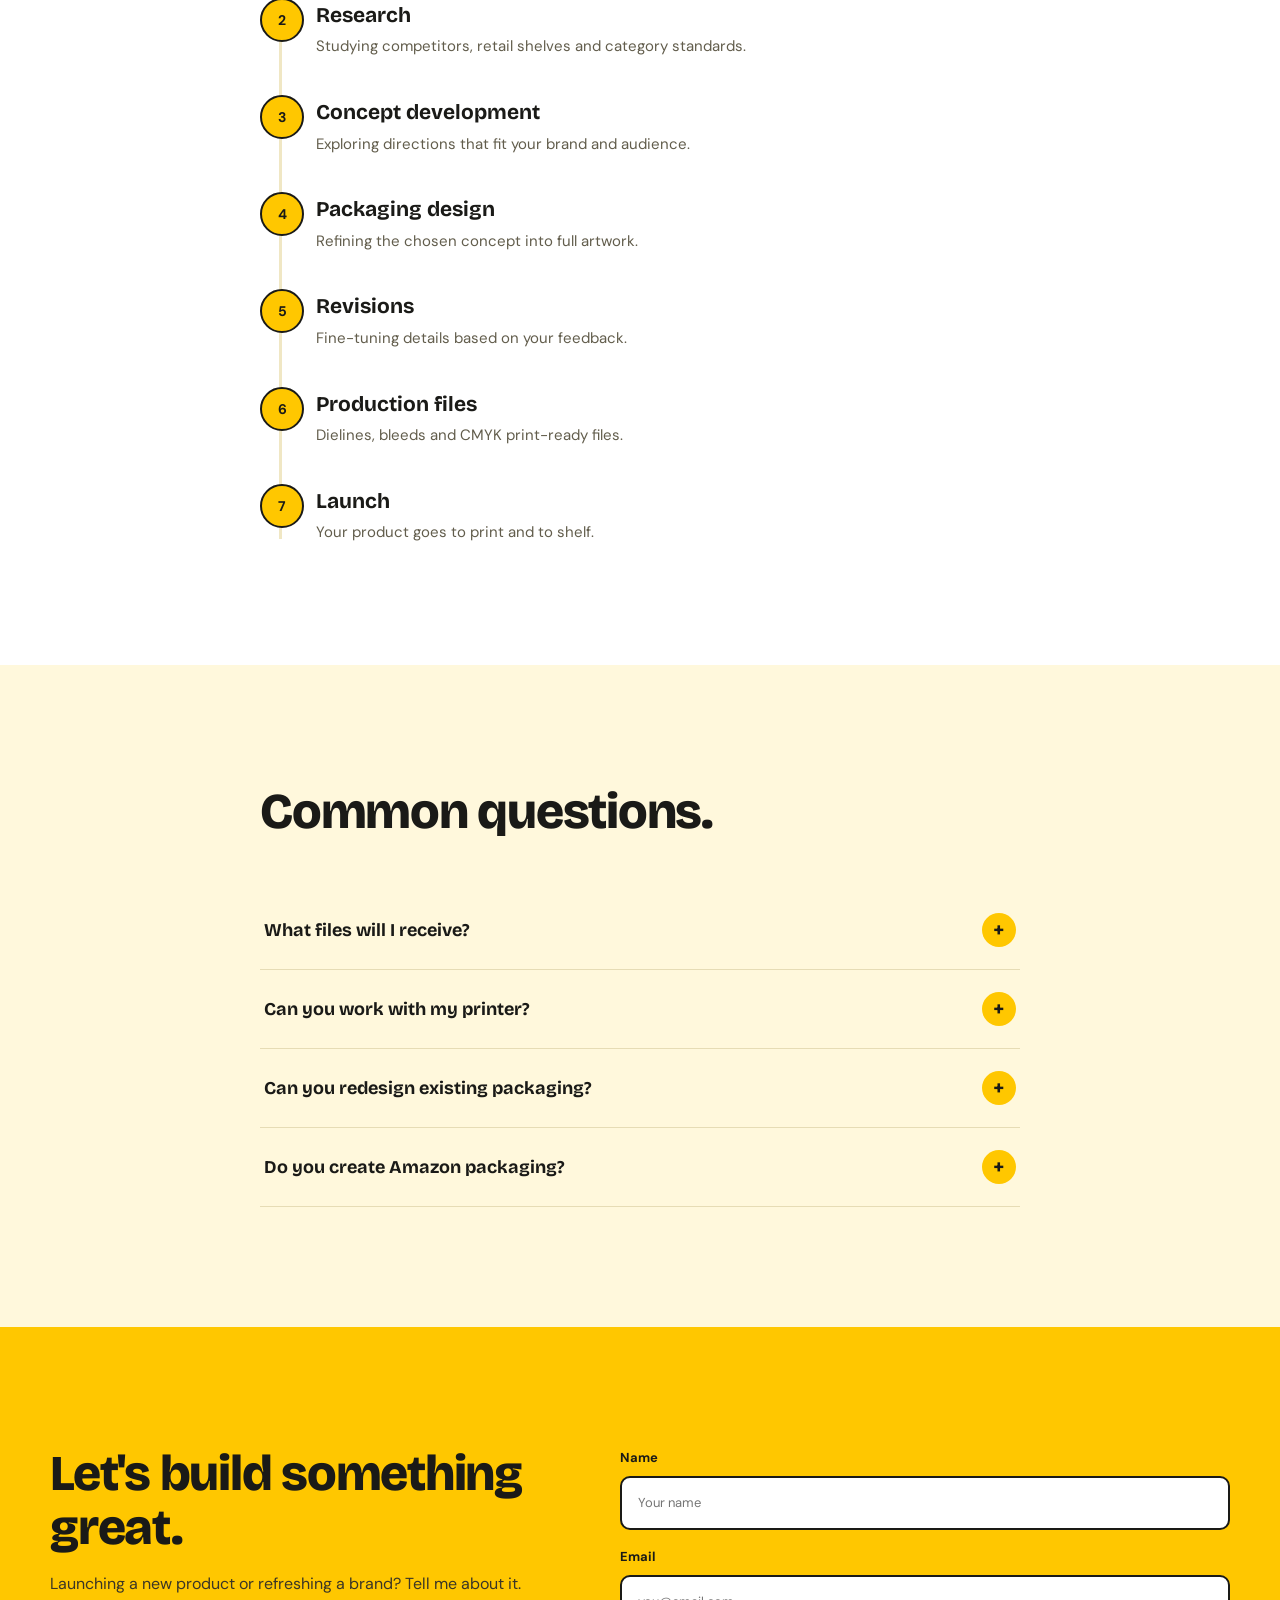
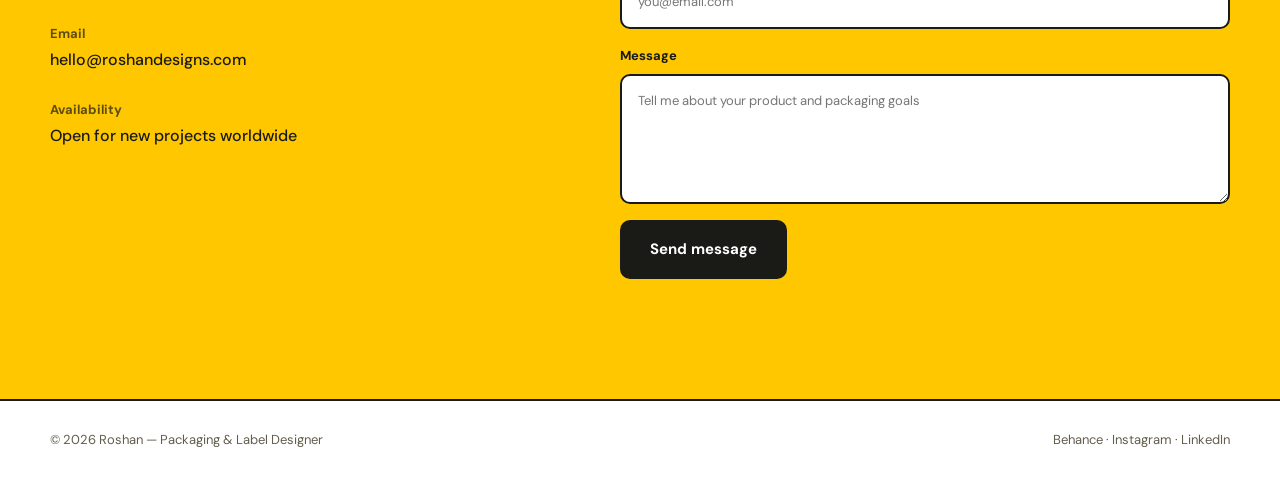
==== commit f9a5e17b: "update version" ====
--- a/index.html
+++ b/index.html
@@ -2,764 +2,181 @@
 <html lang="en">
 <head>
 <meta charset="UTF-8">
-<meta name="viewport" content="width=device-width, initial-scale=1.0">
+<meta name="viewport" content="width=device-width, initial-scale=1, viewport-fit=cover">
 <title>Roshan — Packaging & Label Designer</title>
-<meta name="description" content="Roshan — Professional Packaging and Label Designer. Premium, print-ready packaging for startups, established brands, and Amazon sellers.">
+<meta name="description" content="Premium, print-ready packaging and label design for startups, established brands and Amazon sellers.">
 <link rel="preconnect" href="https://fonts.googleapis.com">
 <link rel="preconnect" href="https://fonts.gstatic.com" crossorigin>
-<link href="https://fonts.googleapis.com/css2?family=Poppins:wght@500;600;700;800&family=Inter:wght@400;500;600&family=JetBrains+Mono:wght@400;500&display=swap" rel="stylesheet">
-<style>
-/* ===================== TOKENS ===================== */
-:root{
-  --white:#ffffff;
-  --paper:#faf8f3;
-  --ink:#1c1a16;
-  --ink-soft:#5b564c;
-  --yellow:#b8860b;
-  --yellow-deep:#8a6408;
-  --yellow-pale:#f4e8c8;
-  --line:#e8e2d3;
-  --radius:6px;
-  --ease:cubic-bezier(.22,.68,0,1);
-  --font-display:'Poppins',sans-serif;
-  --font-body:'Inter',sans-serif;
-  --font-mono:'JetBrains Mono',monospace;
-}
-*{margin:0;padding:0;box-sizing:border-box;}
-html{scroll-behavior:smooth;}
-body{
-  font-family:var(--font-body);
-  background:var(--paper);
-  color:var(--ink);
-  line-height:1.6;
-  overflow-x:hidden;
-}
-img{max-width:100%;display:block;}
-a{text-decoration:none;color:inherit;}
-ul{list-style:none;}
-button{font-family:inherit;cursor:pointer;border:none;background:none;}
-.container{max-width:1180px;margin:0 auto;padding:0 24px;}
-::selection{background:var(--yellow);color:var(--white);}
+<link href="https://fonts.googleapis.com/css2?family=Bricolage+Grotesque:opsz,wght@12..96,500;12..96,700;12..96,800&family=DM+Sans:wght@400;500;700&display=swap" rel="stylesheet">
+<link rel="stylesheet" href="/style.css">
+</head>
+<body class="loading">
 
-/* utility */
-.eyebrow{
-  font-family:var(--font-mono);
-  font-size:12px;
-  letter-spacing:.14em;
-  text-transform:uppercase;
-  color:var(--yellow-deep);
-  display:inline-flex;
-  align-items:center;
-  gap:8px;
-}
-.eyebrow::before{content:"";width:22px;height:1px;background:var(--yellow);display:inline-block;}
-h1,h2,h3,h4{font-family:var(--font-display);font-weight:700;line-height:1.15;letter-spacing:-.01em;}
-.section{padding:120px 0;position:relative;}
-.section-head{max-width:640px;margin-bottom:56px;}
-.section-head h2{font-size:clamp(28px,3.6vw,42px);margin-top:14px;}
-.section-head p{color:var(--ink-soft);margin-top:16px;font-size:16px;}
-.center{text-align:center;margin-left:auto;margin-right:auto;}
+<div id="preloader" aria-hidden="true">
+  <div class="cmyk"><i></i><i></i><i></i><i></i></div>
+  <b id="pct">0%</b>
+</div>
+<div id="progress"></div>
 
-/* registration mark — signature motif */
-.regmark{
-  position:absolute;width:26px;height:26px;opacity:.55;
-}
-.regmark svg{width:100%;height:100%;}
-.regmark.tl{top:36px;left:24px;}
-.regmark.br{bottom:36px;right:24px;}
-
-/* reveal-on-scroll */
-.reveal{opacity:0;transform:translateY(28px);transition:opacity .8s var(--ease),transform .8s var(--ease);}
-.reveal.is-visible{opacity:1;transform:translateY(0);}
-
-/* buttons */
-.btn{
-  display:inline-flex;align-items:center;gap:10px;
-  padding:15px 30px;font-family:var(--font-mono);font-size:13px;letter-spacing:.04em;
-  border-radius:var(--radius);transition:all .35s var(--ease);white-space:nowrap;
-}
-.btn-primary{background:var(--ink);color:var(--white);}
-.btn-primary:hover{background:var(--yellow-deep);transform:translateY(-2px);}
-.btn-outline{border:1.5px solid var(--ink);color:var(--ink);}
-.btn-outline:hover{border-color:var(--yellow-deep);color:var(--yellow-deep);transform:translateY(-2px);}
-.btn-light{border:1.5px solid rgba(255,255,255,.5);color:var(--white);}
-.btn-light:hover{background:var(--white);color:var(--ink);}
-
-/* ===================== PRELOADER / ENTRANCE ===================== */
-#preloader{
-  position:fixed;inset:0;background:var(--ink);z-index:9999;
-  display:flex;flex-direction:column;align-items:center;justify-content:center;gap:22px;
-  transition:transform 1s var(--ease),opacity .8s var(--ease) .1s;
-}
-#preloader.hide{opacity:0;transform:translateY(-100%);pointer-events:none;}
-#preloader svg{width:96px;height:96px;}
-#preloader .box-line{fill:none;stroke:var(--yellow);stroke-width:2;stroke-linecap:round;stroke-linejoin:round;
-  stroke-dasharray:400;stroke-dashoffset:400;animation:draw 1.6s var(--ease) forwards;}
-@keyframes draw{to{stroke-dashoffset:0;}}
-#preloader .pct{font-family:var(--font-mono);color:var(--yellow-pale);font-size:13px;letter-spacing:.2em;}
-
-/* ===================== HEADER ===================== */
-header{
-  position:fixed;top:0;left:0;right:0;z-index:500;
-  padding:26px 0;transition:all .4s var(--ease);
-}
-header.scrolled{background:rgba(250,248,243,.9);backdrop-filter:blur(10px);padding:16px 0;box-shadow:0 1px 0 var(--line);}
-header .container{display:flex;align-items:center;justify-content:space-between;}
-.logo{font-family:var(--font-display);font-weight:800;font-size:20px;letter-spacing:-.02em;display:flex;align-items:center;gap:10px;}
-.logo .mark{width:34px;height:34px;border-radius:8px;background:var(--yellow);color:var(--ink);display:flex;align-items:center;justify-content:center;font-size:15px;}
-nav ul{display:flex;gap:34px;}
-nav a{font-size:14px;font-weight:500;position:relative;padding:4px 0;}
-nav a::after{content:"";position:absolute;left:0;bottom:-2px;width:0;height:1.5px;background:var(--yellow);transition:width .3s var(--ease);}
-nav a:hover::after{width:100%;}
-.nav-cta{display:flex;align-items:center;gap:22px;}
-#menu-toggle{display:none;flex-direction:column;gap:5px;width:26px;}
-#menu-toggle span{height:2px;background:var(--ink);border-radius:2px;transition:.3s;}
-
-/* ---------------- hero (jarallax-style) ---------------- */
-.hero-inner{
-    width:100%;
-    position:relative;
-    z-index:2;
-    padding:150px 0 90px;
-}
-
-.hero .container{
-    height:100%;
-}
-
-.hero .wrap{
-    display:grid;
-    grid-template-columns:1.1fr 0.9fr;
-    align-items:center;
-    gap:70px;
-}
-
-@media (max-width:940px){
-
-    .hero .wrap{
-        grid-template-columns:1fr;
-        text-align:center;
-        gap:40px;
-    }
-
-    .hero-image{
-        justify-content:center;
-    }
-
-    .hero-sub{
-        margin-inline:auto;
-    }
-
-    .cta-row,
-    .trust-tags{
-        justify-content:center;
-    }
-}
-.hero-image{
-    display:flex;
-    justify-content:center;
-    align-items:center;
-}
-
-.hero-image img{
-
-    width:100%;
-    max-width:520px;
-
-    border-radius:18px;
-
-    object-fit:cover;
-
-    box-shadow:
-    0 25px 60px rgba(0,0,0,.25);
-
-    transition:.4s;
-}
-
-.hero-image img:hover{
-
-    transform:translateY(-8px);
-
-}
-
-@media(max-width:940px){
-
-.hero-image{
-
-margin-top:50px;
-
-}
-
-.hero-image img{
-
-max-width:420px;
-
-}
-
-}
-  .hero{
-    position:relative; min-height:100vh; display:flex; align-items:center; overflow:hidden;
-    background:
-      radial-gradient(ellipse at 75% 30%, rgba(255,212,0,0.08), transparent 55%),
-      repeating-linear-gradient(0deg, rgba(255,212,0,0.05) 0 1px, transparent 1px 64px),
-      repeating-linear-gradient(90deg, rgba(255,212,0,0.05) 0 1px, transparent 1px 64px),
-      var(--black);
-    background-attachment:fixed;
-  }
-  
-  .hero-inner{position:relative; z-index:2; width:100%; padding:150px 0 90px;}
-  .hero .wrap{display:grid; grid-template-columns:1.15fr 0.85fr; gap:50px; align-items:end;}
-  @media (max-width:940px){.hero .wrap{grid-template-columns:1fr;}}
-  .eyebrow{color:var(--yellow); font-size:12px; display:flex; align-items:center; gap:10px; margin-bottom:18px;}
-  .eyebrow .rule{width:34px; height:1px; background:var(--yellow);}
-  .typed-wrap{font-size:clamp(30px,5vw,60px); line-height:1.05; min-height:1.3em;}
-  .typed-wrap .fixed-part{display:block; color:var(--ink); font-size:clamp(16px,2vw,20px); font-family:'Inter',sans-serif; text-transform:none; font-weight:600; letter-spacing:0; margin-bottom:10px; opacity:.8;}
-  #typed{color:var(--yellow);}
-  .cursor{display:inline-block; width:3px; background:var(--yellow); margin-left:4px; animation:blink 1s step-start infinite;}
-  @keyframes blink{50%{opacity:0;}}
-  .hero-sub{margin-top:22px; max-width:540px; font-size:16px; line-height:1.7; color:var(--dim);}
-  .cta-row{display:flex; gap:14px; margin-top:34px; flex-wrap:wrap;}
-  .btn{font-family:'IBM Plex Mono',monospace; font-size:12px; letter-spacing:0.1em; text-transform:uppercase; padding:15px 26px; display:inline-flex; gap:8px; border:1px solid var(--yellow); font-weight:600; cursor:pointer; background:none;}
-  .btn.primary{background:var(--yellow); color:var(--black);}
-  .btn.primary:hover{background:transparent; color:var(--yellow);}
-  .btn.ghost:hover{border-color:var(--yellow); color:var(--yellow);}
-  .trust-tags{display:flex; flex-wrap:wrap; gap:9px; margin-top:30px;}
-  .trust-tags span{font-family:'IBM Plex Mono',monospace; font-size:10.5px; letter-spacing:.05em; text-transform:uppercase; border:1px dashed rgba(0, 0, 0, 0.3); padding:7px 11px; color:var(--ink);}
-
-  .hero-counts{display:flex; flex-direction:column; gap:0; border-left:1px solid var(--line); padding-left:34px;}
-  @media (max-width:940px){.hero-counts{flex-direction:row; border-left:none; border-top:1px solid var(--line); padding:24px 0 0; gap:34px;}}
-  .hcount{padding:14px 0;}
-  .hcount h3{color:var(--yellow); font-size:26px;}
-  .hcount span{font-family:'IBM Plex Mono',monospace; font-size:10.5px; letter-spacing:.08em; text-transform:uppercase; color:var(--dim);}
-  .scroll-cue{position:absolute; bottom:26px; left:50%; transform:translateX(-50%); z-index:2; width:24px; height:38px; border:1.4px solid var(--yellow); border-radius:14px; display:flex; justify-content:center; padding-top:6px;}
-  .scroll-cue span{width:3px; height:8px; background:var(--yellow); border-radius:2px; animation:sc 1.6s infinite;}
-  @keyframes sc{0%{transform:translateY(0); opacity:1;}80%{transform:translateY(10px); opacity:0;}100%{opacity:0;}}
-
- 
-  /* ---------------- generic section ---------------- */
-  .section{padding:110px 0; position:relative;}
-  .section.alt{background:var(--ink);}
-  .sec-head{text-align:center; max-width:640px; margin:0 auto 56px;}
-  .kicker{display:flex; align-items:center; justify-content:center; gap:12px; margin-bottom:16px; color:var(--yellow); font-size:11.5px;}
-  .kicker .rule{width:30px; height:1px; background:var(--yellow);}
-  .sec-head h2{font-size:clamp(26px,3.6vw,40px); line-height:1.1;}
-  .sec-head p{margin-top:16px; font-size:15px; color:var(--dim); line-height:1.7;}
-
-/* ===================== ABOUT ===================== */
-#about .about-grid{display:grid;grid-template-columns:.9fr 1.1fr;gap:70px;align-items:start;}
-#about .about-visual{position:relative;border-radius:14px;overflow:hidden;aspect-ratio:3/4;}
-#about .about-visual img{width:100%;height:100%;object-fit:cover;}
-#about h2{font-size:clamp(26px,3.2vw,36px);margin-bottom:20px;}
-#about p{color:var(--ink-soft);margin-bottom:18px;font-size:16px;}
-.industry-tags{display:flex;flex-wrap:wrap;gap:10px;margin:26px 0 30px;}
-.industry-tags span{
-  font-family:var(--font-mono);font-size:12px;padding:8px 14px;border:1px solid var(--line);
-  border-radius:30px;color:var(--ink-soft);transition:.3s;
-}
-.industry-tags span:hover{border-color:var(--yellow);color:var(--yellow-deep);}
-
-/* ===================== WHY WORK WITH ME ===================== */
-#why{background:var(--ink);color:var(--white);}
-#why .section-head p{color:#c7c2b6;}
-#why .section-head .eyebrow{color:var(--yellow);}
-#why .section-head .eyebrow::before{background:var(--yellow);}
-.why-grid{display:grid;grid-template-columns:repeat(3,1fr);gap:2px;background:rgba(255,255,255,.1);border-radius:14px;overflow:hidden;}
-.why-card{background:#232019;padding:36px 30px;transition:.35s;}
-.why-card:hover{background:#2c2818;}
-.why-card .check{
-  width:38px;height:38px;border-radius:50%;background:var(--yellow);color:var(--ink);
-  display:flex;align-items:center;justify-content:center;font-size:16px;margin-bottom:20px;
-}
-.why-card h4{font-size:18px;margin-bottom:10px;color:var(--white);}
-.why-card p{font-size:14.5px;color:#b7b2a4;}
-.why-stats{display:grid;grid-template-columns:repeat(4,1fr);gap:24px;margin-top:60px;}
-.why-stats div{text-align:center;padding:20px 10px;border-top:1px solid rgba(255,255,255,.12);}
-.why-stats h5{font-family:var(--font-display);font-size:16px;color:var(--yellow);margin-bottom:6px;}
-.why-stats p{font-size:13px;color:#a29d90;}
-
-/* ===================== SERVICES ===================== */
-.services-grid{display:grid;grid-template-columns:repeat(4,1fr);gap:24px;}
-.service-card{
-  background:var(--white);border:1px solid var(--line);border-radius:14px;padding:34px 26px;
-  transition:.4s var(--ease);position:relative;
-}
-.service-card:hover{transform:translateY(-8px);border-color:var(--yellow);box-shadow:0 20px 40px -18px rgba(184,134,11,.25);}
-.service-card .num{font-family:var(--font-mono);font-size:12px;color:var(--yellow-deep);margin-bottom:18px;display:block;}
-.service-card h3{font-size:19px;margin-bottom:14px;}
-.service-card ul li{font-size:14px;color:var(--ink-soft);padding:6px 0;border-top:1px dashed var(--line);}
-.service-card ul li:first-child{border-top:none;}
-
-/* ===================== GALLERY ===================== */
-.gallery-grid{display:grid;grid-template-columns:repeat(3,1fr);gap:22px;}
-.gallery-item{position:relative;border-radius:12px;overflow:hidden;aspect-ratio:4/3;}
-.gallery-item img{width:100%;height:100%;object-fit:cover;transition:transform .6s var(--ease);}
-.gallery-item:hover img{transform:scale(1.08);}
-.gallery-item .caption{
-  position:absolute;inset:auto 0 0 0;padding:18px;
-  background:linear-gradient(0deg,rgba(28,26,22,.85),transparent);
-  color:var(--white);font-family:var(--font-mono);font-size:13px;
-  transform:translateY(8px);opacity:0;transition:.4s var(--ease);
-}
-.gallery-item:hover .caption{transform:translateY(0);opacity:1;}
-
-/* ===================== PROCESS ===================== */
-#process{background:var(--white);}
-.process-line{position:relative;max-width:760px;margin:0 auto;}
-.process-line::before{content:"";position:absolute;left:24px;top:10px;bottom:10px;width:1px;
-  background-image:linear-gradient(var(--line) 60%,transparent 0);background-size:1px 10px;}
-.process-step{display:flex;gap:26px;position:relative;padding-bottom:48px;}
-.process-step:last-child{padding-bottom:0;}
-.process-step .step-num{
-  width:50px;height:50px;flex:none;border-radius:50%;background:var(--paper);border:1.5px solid var(--yellow);
-  display:flex;align-items:center;justify-content:center;font-family:var(--font-mono);font-size:14px;color:var(--yellow-deep);z-index:1;
-}
-.process-step h4{font-size:18px;margin-bottom:6px;}
-.process-step p{color:var(--ink-soft);font-size:14.5px;max-width:480px;}
-
-/* ===================== FAQ ===================== */
-#faq{background:var(--paper);}
-.faq-list{max-width:760px;margin:0 auto;}
-.faq-item{border-bottom:1px solid var(--line);}
-.faq-q{
-  display:flex;align-items:center;justify-content:space-between;padding:24px 4px;
-  font-family:var(--font-display);font-weight:600;font-size:16.5px;
-}
-.faq-q .plus{width:22px;height:22px;position:relative;flex:none;}
-.faq-q .plus::before,.faq-q .plus::after{content:"";position:absolute;background:var(--yellow-deep);top:50%;left:50%;transform:translate(-50%,-50%);}
-.faq-q .plus::before{width:14px;height:2px;}
-.faq-q .plus::after{width:2px;height:14px;transition:transform .3s;}
-.faq-item.open .plus::after{transform:translate(-50%,-50%) rotate(90deg);}
-.faq-a{max-height:0;overflow:hidden;transition:max-height .4s var(--ease);}
-.faq-a p{color:var(--ink-soft);padding-bottom:24px;font-size:15px;max-width:600px;}
-
-/* ===================== CONTACT ===================== */
-#contact{background:var(--ink);color:var(--white);}
-.contact-grid{display:grid;grid-template-columns:.9fr 1.1fr;gap:70px;align-items:start;}
-#contact .section-head p{color:#c7c2b6;}
-.contact-info{display:flex;flex-direction:column;gap:26px;margin-top:34px;}
-.contact-info div span.label{font-family:var(--font-mono);font-size:11px;color:var(--yellow);text-transform:uppercase;letter-spacing:.08em;}
-.contact-info div p{font-size:16px;margin-top:6px;}
-.form-grid{display:grid;grid-template-columns:1fr 1fr;gap:16px;}
-.field{grid-column:span 2;margin-bottom:6px;}
-.field.half{grid-column:span 1;}
-.field label{font-family:var(--font-mono);font-size:11px;text-transform:uppercase;letter-spacing:.06em;color:#b7b2a4;display:block;margin-bottom:8px;}
-.field input,.field textarea{
-  width:100%;background:#232019;border:1px solid rgba(255,255,255,.14);border-radius:var(--radius);
-  padding:14px 16px;color:var(--white);font-family:var(--font-body);font-size:14px;transition:.3s;
-}
-.field input:focus,.field textarea:focus{outline:none;border-color:var(--yellow);}
-.field textarea{min-height:120px;resize:vertical;}
-.form-grid .btn{grid-column:span 2;justify-content:center;margin-top:6px;}
-
-/* ===================== FOOTER ===================== */
-footer{background:var(--ink);border-top:1px solid rgba(255,255,255,.1);padding:30px 0;color:#a29d90;}
-footer .container{display:flex;justify-content:space-between;align-items:center;flex-wrap:wrap;gap:14px;font-size:13px;}
-footer .socials{display:flex;gap:16px;}
-footer .socials a{width:34px;height:34px;border:1px solid rgba(255,255,255,.15);border-radius:50%;display:flex;align-items:center;justify-content:center;font-size:13px;transition:.3s;}
-footer .socials a:hover{border-color:var(--yellow);color:var(--yellow);}
-
-/* back to top */
-#top-btn{
-  position:fixed;bottom:28px;right:28px;width:48px;height:48px;border-radius:50%;background:var(--yellow);
-  color:var(--ink);display:flex;align-items:center;justify-content:center;font-size:18px;z-index:400;
-  opacity:0;transform:translateY(14px);transition:.35s var(--ease);box-shadow:0 10px 24px -8px rgba(184,134,11,.5);
-}
-#top-btn.show{opacity:1;transform:translateY(0);}
-
-/* ===================== RESPONSIVE ===================== */
-@media(max-width:980px){
-  .hero-grid,.about-grid,.contact-grid{grid-template-columns:1fr;}
-  #about .about-visual{order:-1;aspect-ratio:16/9;}
-  .why-grid{grid-template-columns:repeat(2,1fr);}
-  .why-stats{grid-template-columns:repeat(2,1fr);}
-  .services-grid{grid-template-columns:repeat(2,1fr);}
-  .gallery-grid{grid-template-columns:repeat(2,1fr);}
-}
-@media(max-width:720px){
-  nav,.nav-cta .btn-outline{display:none;}
-  #menu-toggle{display:flex;}
-  .section{padding:80px 0;}
-  .hero-stats{grid-template-columns:repeat(2,1fr);}
-  .why-grid,.services-grid,.gallery-grid{grid-template-columns:1fr;}
-  .why-stats{grid-template-columns:repeat(2,1fr);}
-  .form-grid .field.half{grid-column:span 2;}
-}
-
-/* reduced motion */
-@media (prefers-reduced-motion:reduce){
-  *{animation-duration:.01ms !important;transition-duration:.01ms !important;}
-  html{scroll-behavior:auto;}
-}
-/* focus visibility */
-a:focus-visible,button:focus-visible,input:focus-visible,textarea:focus-visible{outline:2px solid var(--yellow-deep);outline-offset:2px;}
-</style>
-</head>
-<body>
-
-<!-- ===================== PRELOADER (entrance transition) ===================== -->
-<div id="preloader" aria-hidden="true">
-  <svg viewBox="0 0 100 100">
-    <path class="box-line" d="M50 8 L88 28 L88 72 L50 92 L12 72 L12 28 Z"/>
-    <path class="box-line" d="M12 28 L50 48 L88 28" style="animation-delay:.3s"/>
-    <path class="box-line" d="M50 48 L50 92" style="animation-delay:.5s"/>
-  </svg>
-  <div class="pct" id="preload-pct">LOADING · 0%</div>
-</div>
-
-<!-- ===================== HEADER ===================== -->
-<header id="site-header">
-  <div class="container">
-    <a href="#top" class="logo"><span class="mark">R</span>Roshan</a>
-    <nav>
-      <ul>
-        <li><a href="#about">About</a></li>
-        <li><a href="#why">Why Me</a></li>
-        <li><a href="#services">Services</a></li>
-        <li><a href="#gallery">Work</a></li>
-        <li><a href="#process">Process</a></li>
-        <li><a href="#faq">FAQ</a></li>
-      </ul>
+<header id="header">
+  <div class="wrap bar">
+    <a href="#top" class="logo"><i>R</i>Roshan</a>
+    <nav id="nav">
+      <a href="#about">About</a><a href="#why">Why me</a><a href="#services">Services</a>
+      <a href="#work">Work</a><a href="#process">Process</a><a href="#faq">FAQ</a>
+      <a href="#contact" class="btn small">Start a project</a>
     </nav>
-    <div class="nav-cta">
-      <a href="#contact" class="btn btn-outline">Let's Work Together</a>
-      <button id="menu-toggle" aria-label="Open menu"><span></span><span></span><span></span></button>
-    </div>
+    <button id="burger" aria-label="Menu" aria-expanded="false"><span></span><span></span></button>
   </div>
 </header>
 
-<div id="top"></div>
+<section class="hero" id="top">
+  <div class="wrap hero-grid">
+    <div class="hero-copy">
+      <p class="badge r-in" style="--d:.8s"><span class="dot"></span>Open for new projects</p>
+      <p class="r-in" style="--d:.9s">Hi, I'm Roshan. I'm a</p>
+      <h1 class="r-in" style="--d:1s"><span id="typed">Packaging Designer</span><em class="cursor"></em></h1>
+      <p class="lead r-in" style="--d:1.15s">Premium, print-ready packaging for startups, established brands and Amazon sellers. Trusted by clients worldwide.</p>
+      <div class="cta r-in" style="--d:1.3s">
+        <a href="#work" class="btn">View portfolio</a>
+        <a href="#contact" class="btn ghost">Let's work together</a>
+      </div>
+      <div class="stats r-in" style="--d:1.45s">
+        <div><b data-count="100">0</b>+<span>Projects</span></div>
+        <div><b data-count="50">0</b>+<span>Clients</span></div>
+        <div><b data-count="5">0</b>+<span>Years</span></div>
+      </div>
+    </div>
+    <div class="hero-art r-in" style="--d:1.1s">
+      <div class="sheet" id="tilt">
+        <span class="crop tl"></span><span class="crop tr"></span><span class="crop bl"></span><span class="crop br"></span>
+        <div class="shot"><img src="/rosh.png" alt="Packaging design by Roshan"></div>
+        <div class="swatch"><i></i><i></i><i></i><i></i></div>
+        <div class="chip c1"><b>Print-ready</b><span>CMYK, bleeds, dielines</span></div>
+        <div class="chip c2"><b>Amazon + retail</b><span>One brand, every shelf</span></div>
+      </div>
+    </div>
+  </div>
+  <a href="#about" class="cue" aria-label="Scroll down"><span></span></a>
+</section>
 
-<!-- HERO -->
+<div class="marquee" aria-hidden="true"><div>
+  <span>Food &amp; Beverage</span><span>Cosmetics</span><span>Supplements</span><span>Electronics</span><span>Pet Products</span><span>Baby Products</span><span>Household</span>
+  <span>Food &amp; Beverage</span><span>Cosmetics</span><span>Supplements</span><span>Electronics</span><span>Pet Products</span><span>Baby Products</span><span>Household</span>
+</div></div>
 
-<section class="hero">
-
-    <div class="hero-inner">
-
-        <div class="container">
-
-            <div class="wrap">
-
-                <div>
-        <div class="eyebrow mono"><span class="rule"></span>PACKAGING &amp; LABEL DESIGN</div>
-        <div class="typed-wrap">
-          <span class="fixed-part">I am Roshan —</span>
-          <span id="typed"></span><span class="cursor"></span>
-        </div>
-        <p class="hero-sub">Premium packaging and label design for startups, established brands, and Amazon sellers. Trusted by clients worldwide with professional, print‑ready packaging solutions.</p>
-        <div class="cta-row">
-          <a href="#gallery" class="btn primary">View Portfolio</a>
-          <a href="#contact" class="btn ghost">Let's Work Together</a>
-        </div>
-        <div class="trust-tags">
-          <span>Food &amp; Beverage</span><span>Cosmetics</span><span>Supplements</span><span>Electronics</span><span>Pet Products</span>
-        </div>
-      </div>
-      <div class="hero-image">
-
-        <img
-        src="https://images.unsplash.com/photo-1542744173-8e7e53415bb0?auto=format&fit=crop&w=900&q=80"
-        alt="Packaging Designer">
-
-    </div>
-
-            </div>
-
-        </div>
-
-    </div>
-
-    <a href="#about" class="scroll-cue">
-        <span></span>
-    </a>
-
-</section>
-<!-- ===================== ABOUT ===================== -->
-<section id="about" class="section">
-  <div class="regmark tl"><svg viewBox="0 0 26 26"><circle cx="13" cy="13" r="11" fill="none" stroke="#b8860b" stroke-width="1.5"/><line x1="13" y1="1" x2="13" y2="25" stroke="#b8860b" stroke-width="1"/><line x1="1" y1="13" x2="25" y2="13" stroke="#b8860b" stroke-width="1"/></svg></div>
-  <div class="container about-grid">
-    <div class="about-visual reveal">
-      <img src="https://picsum.photos/seed/pkg-studio/800/1000" alt="Roshan working on packaging design in studio">
-    </div>
-    <div class="reveal">
-      <span class="eyebrow">About Me</span>
-      <h2>Hi, I'm Roshan.</h2>
-      <p>I am a professional Packaging and Label Designer specializing in creating premium retail packaging that combines strong branding with practical production knowledge.</p>
-      <p>Over the years, I have helped businesses launch products across industries including:</p>
-      <div class="industry-tags">
-        <span>Food &amp; Beverage</span>
-        <span>Health Supplements</span>
-        <span>Cosmetics</span>
-        <span>Baby Products</span>
-        <span>Electronics</span>
-        <span>Household Products</span>
-        <span>Pet Products</span>
-      </div>
-      <p>Every project is designed with manufacturing in mind — from concept to print-ready artwork — ensuring beautiful packaging that works in the real world.</p>
-      <p>Whether you're launching your first product or expanding an existing product line, I focus on creating packaging that builds trust, attracts customers, and strengthens your brand.</p>
+<section id="about" class="sec">
+  <div class="wrap">
+    <div class="head rv"><h2>Packaging that sells on the shelf and prints right the first time.</h2>
+      <p>I pair strong branding with production-ready artwork. Pick an industry to see selected work.</p></div>
+    <div class="cards">
+      <button class="card rv" data-industry="food"><span class="ic">🥫</span><h3>Food &amp; Beverage</h3><p>Fresh, shelf-standing packaging.</p><span class="explore">See work</span></button>
+      <button class="card rv" data-industry="health"><span class="ic">💊</span><h3>Health Supplements</h3><p>Clean labels that build trust.</p><span class="explore">See work</span></button>
+      <button class="card rv" data-industry="cosmetics"><span class="ic">💄</span><h3>Cosmetics</h3><p>Elegant, modern beauty packaging.</p><span class="explore">See work</span></button>
+      <button class="card rv" data-industry="baby"><span class="ic">🍼</span><h3>Baby Products</h3><p>Safe, friendly, appealing design.</p><span class="explore">See work</span></button>
+      <button class="card rv" data-industry="electronics"><span class="ic">🎧</span><h3>Electronics</h3><p>Packaging that presents innovation.</p><span class="explore">See work</span></button>
+      <button class="card rv" data-industry="household"><span class="ic">🏠</span><h3>Household</h3><p>Practical designs for daily essentials.</p><span class="explore">See work</span></button>
+      <button class="card rv" data-industry="pet"><span class="ic">🐾</span><h3>Pet Products</h3><p>Fun packaging pet lovers trust.</p><span class="explore">See work</span></button>
     </div>
   </div>
 </section>
 
-<!-- ===================== WHY WORK WITH ME ===================== -->
-<section id="why" class="section">
-  <div class="container">
-    <div class="section-head reveal">
-      <span class="eyebrow">Why Clients Work With Me</span>
-      <h2>Benefits, not just skills.</h2>
-      <p>Every project is built around results — packaging that performs on the shelf, online, and in production.</p>
-    </div>
-    <div class="why-grid">
-      <div class="why-card reveal"><div class="check">✓</div><h4>Premium Modern Design</h4><p>Clean, high-end packaging designed to compete with leading retail brands.</p></div>
-      <div class="why-card reveal"><div class="check">✓</div><h4>Print-Ready Files</h4><p>Artwork prepared for manufacturers with correct bleeds, dielines, CMYK colors, and production specifications.</p></div>
-      <div class="why-card reveal"><div class="check">✓</div><h4>Packaging Strategy</h4><p>Not just attractive graphics — every design is created to improve shelf visibility and communicate product value.</p></div>
-      <div class="why-card reveal"><div class="check">✓</div><h4>Fast Communication</h4><p>Clear updates throughout every stage of the project.</p></div>
-      <div class="why-card reveal"><div class="check">✓</div><h4>Industry Experience</h4><p>Experience designing packaging across multiple product categories.</p></div>
-      <div class="why-card reveal"><div class="check">✓</div><h4>Global Trust</h4><p>Worked with founders and brand teams across dozens of countries and categories.</p></div>
-    </div>
-    <div class="why-stats">
-      <div class="reveal"><h5>Premium Design</h5><p>Modern packaging that reflects quality and professionalism.</p></div>
-      <div class="reveal"><h5>Production Expertise</h5><p>Artwork created with manufacturers in mind.</p></div>
-      <div class="reveal"><h5>Global Experience</h5><p>Trusted by businesses in over 40 countries.</p></div>
-      <div class="reveal"><h5>Reliable Communication</h5><p>Clear updates and timely delivery throughout the project.</p></div>
+<section id="why" class="sec dark">
+  <div class="wrap">
+    <div class="head rv"><h2>Results, not just graphics.</h2><p>Why brands keep coming back.</p></div>
+    <div class="grid3">
+      <div class="tile rv"><h3>Premium modern design</h3><p>High-end packaging built to compete with leading retail brands.</p></div>
+      <div class="tile rv"><h3>Print-ready files</h3><p>Correct bleeds, dielines, CMYK and production specs.</p></div>
+      <div class="tile rv"><h3>Packaging strategy</h3><p>Every design improves shelf visibility and communicates value.</p></div>
+      <div class="tile rv"><h3>Fast communication</h3><p>Clear updates at every stage of the project.</p></div>
+      <div class="tile rv"><h3>Industry experience</h3><p>Work across many product categories.</p></div>
+      <div class="tile rv"><h3>Global trust</h3><p>Founders and brand teams across dozens of countries.</p></div>
     </div>
   </div>
 </section>
 
-<!-- ===================== SERVICES ===================== -->
-<section id="services" class="section" style="background:var(--white)">
-  <div class="container">
-    <div class="section-head reveal">
-      <span class="eyebrow">Services</span>
-      <h2>What I design.</h2>
-      <p>From first concept to press-ready file, every service is built to move products from screen to shelf.</p>
-    </div>
-    <div class="services-grid">
-      <div class="service-card reveal">
-        <span class="num">01</span>
-        <h3>Packaging Design</h3>
-        <ul>
-          <li>Retail boxes</li><li>Product cartons</li><li>Mailer boxes</li><li>Luxury packaging</li><li>Subscription boxes</li>
-        </ul>
-      </div>
-      <div class="service-card reveal">
-        <span class="num">02</span>
-        <h3>Label Design</h3>
-        <ul>
-          <li>Bottle labels</li><li>Jar labels</li><li>Cosmetic labels</li><li>Supplement labels</li><li>Food labels</li>
-        </ul>
-      </div>
-      <div class="service-card reveal">
-        <span class="num">03</span>
-        <h3>Amazon Branding</h3>
-        <ul>
-          <li>Amazon packaging</li><li>Product inserts</li><li>A+ Content</li><li>Lifestyle graphics</li><li>Listing images</li>
-        </ul>
-      </div>
-      <div class="service-card reveal">
-        <span class="num">04</span>
-        <h3>Print Production</h3>
-        <ul>
-          <li>Dieline setup</li><li>Print-ready PDFs</li><li>Spot UV / Emboss / Foil</li><li>Pantone colors</li><li>Production support</li>
-        </ul>
-      </div>
+<section id="services" class="sec">
+  <div class="wrap">
+    <div class="head rv"><h2>What I design.</h2></div>
+    <div class="grid4">
+      <div class="svc rv"><h3>Packaging design</h3><ul><li>Retail boxes</li><li>Product cartons</li><li>Mailer boxes</li><li>Luxury packaging</li><li>Subscription boxes</li></ul></div>
+      <div class="svc rv"><h3>Label design</h3><ul><li>Bottle labels</li><li>Jar labels</li><li>Cosmetic labels</li><li>Supplement labels</li><li>Food labels</li></ul></div>
+      <div class="svc rv"><h3>Amazon branding</h3><ul><li>Amazon packaging</li><li>Product inserts</li><li>A+ Content</li><li>Lifestyle graphics</li><li>Listing images</li></ul></div>
+      <div class="svc rv"><h3>Print production</h3><ul><li>Dieline setup</li><li>Print-ready PDFs</li><li>Spot UV, emboss, foil</li><li>Pantone colors</li><li>Production support</li></ul></div>
     </div>
   </div>
 </section>
 
-<!-- ===================== GALLERY ===================== -->
-<section id="gallery" class="section">
-  <div class="container">
-    <div class="section-head reveal">
-      <span class="eyebrow">Featured Work</span>
-      <h2>A shelf of recent projects.</h2>
-      <p>A selection of packaging and label systems designed for retail and e-commerce launches.</p>
-    </div>
-    <div class="gallery-grid">
-      <div class="gallery-item reveal"><img src="https://picsum.photos/seed/pkg1/700/560" alt="Skincare packaging box"><div class="caption">Skincare · Box System</div></div>
-      <div class="gallery-item reveal"><img src="https://picsum.photos/seed/pkg2/700/560" alt="Coffee bag label design"><div class="caption">Coffee · Bag Label</div></div>
-      <div class="gallery-item reveal"><img src="https://picsum.photos/seed/pkg3/700/560" alt="Supplement bottle label"><div class="caption">Supplement · Bottle Label</div></div>
-      <div class="gallery-item reveal"><img src="https://picsum.photos/seed/pkg4/700/560" alt="Snack pouch packaging"><div class="caption">Snack · Pouch Pack</div></div>
-      <div class="gallery-item reveal"><img src="https://picsum.photos/seed/pkg5/700/560" alt="Luxury gift box packaging"><div class="caption">Luxury · Gift Box</div></div>
-      <div class="gallery-item reveal"><img src="https://picsum.photos/seed/pkg6/700/560" alt="Amazon insert card design"><div class="caption">Amazon · Insert Card</div></div>
+<section id="work" class="sec tint">
+  <div class="wrap">
+    <div class="head rv"><h2>A shelf of recent projects.</h2><p>Tap any project to view it larger.</p></div>
+    <div class="work">
+      <figure class="rv w1"><img loading="lazy" src="/shaver%20box.jpeg" alt="Skincare box system"><figcaption>Skincare box system</figcaption></figure>
+      <figure class="rv"><img loading="lazy" src="/ladu%20shaver.jpeg" alt="Coffee bag label"><figcaption>Coffee bag label</figcaption></figure>
+      <figure class="rv"><img loading="lazy" src="/lady%20shaver%203.jpeg" alt="Supplement bottle label"><figcaption>Supplement bottle label</figcaption></figure>
+      <figure class="rv"><img loading="lazy" src="/streamer%20box.jpeg" alt="Snack pouch"><figcaption>Snack pouch</figcaption></figure>
+      <figure class="rv w2"><img loading="lazy" src="/steamer%20box.jpeg" alt="Luxury gift box"><figcaption>Luxury gift box</figcaption></figure>
+      <figure class="rv"><img loading="lazy" src="/shaver%20box.jpeg" alt="Amazon insert card"><figcaption>Amazon insert card</figcaption></figure>
     </div>
   </div>
 </section>
 
-<!-- ===================== PROCESS ===================== -->
-<section id="process" class="section">
-  <div class="container">
-    <div class="section-head center reveal">
-      <span class="eyebrow">Design Process</span>
-      <h2>From brief to shelf.</h2>
-      <p>A clear, structured process so you always know what's next.</p>
-    </div>
-    <div class="process-line">
-      <div class="process-step reveal"><div class="step-num">01</div><div><h4>Discovery</h4><p>Understanding your brand, product, and market position.</p></div></div>
-      <div class="process-step reveal"><div class="step-num">02</div><div><h4>Research</h4><p>Studying competitors, retail shelves, and category standards.</p></div></div>
-      <div class="process-step reveal"><div class="step-num">03</div><div><h4>Concept Development</h4><p>Exploring directions that fit your brand and audience.</p></div></div>
-      <div class="process-step reveal"><div class="step-num">04</div><div><h4>Packaging Design</h4><p>Refining the chosen concept into full artwork.</p></div></div>
-      <div class="process-step reveal"><div class="step-num">05</div><div><h4>Revisions</h4><p>Fine-tuning details based on your feedback.</p></div></div>
-      <div class="process-step reveal"><div class="step-num">06</div><div><h4>Production Files</h4><p>Preparing dielines, bleeds, and CMYK print-ready files.</p></div></div>
-      <div class="process-step reveal"><div class="step-num">07</div><div><h4>Launch</h4><p>Your product goes to print — and to shelf.</p></div></div>
+<section id="process" class="sec">
+  <div class="wrap narrow">
+    <div class="head rv"><h2>From brief to shelf.</h2></div>
+    <ol class="steps">
+      <li class="rv"><b>Discovery</b><p>Understanding your brand, product and market position.</p></li>
+      <li class="rv"><b>Research</b><p>Studying competitors, retail shelves and category standards.</p></li>
+      <li class="rv"><b>Concept development</b><p>Exploring directions that fit your brand and audience.</p></li>
+      <li class="rv"><b>Packaging design</b><p>Refining the chosen concept into full artwork.</p></li>
+      <li class="rv"><b>Revisions</b><p>Fine-tuning details based on your feedback.</p></li>
+      <li class="rv"><b>Production files</b><p>Dielines, bleeds and CMYK print-ready files.</p></li>
+      <li class="rv"><b>Launch</b><p>Your product goes to print and to shelf.</p></li>
+    </ol>
+  </div>
+</section>
+
+<section id="faq" class="sec tint">
+  <div class="wrap narrow">
+    <div class="head rv"><h2>Common questions.</h2></div>
+    <div class="faq">
+      <div class="q rv"><button aria-expanded="false">What files will I receive?</button><div><p>AI source files, editable artwork, print-ready PDFs and high-resolution exports.</p></div></div>
+      <div class="q rv"><button aria-expanded="false">Can you work with my printer?</button><div><p>Yes. I prepare artwork to your manufacturer's specs and can talk to your printer directly.</p></div></div>
+      <div class="q rv"><button aria-expanded="false">Can you redesign existing packaging?</button><div><p>Absolutely. Refreshing an existing package or label is a common project.</p></div></div>
+      <div class="q rv"><button aria-expanded="false">Do you create Amazon packaging?</button><div><p>Yes. I design for both retail shelves and e-commerce.</p></div></div>
     </div>
   </div>
 </section>
 
-<!-- ===================== FAQ ===================== -->
-<section id="faq" class="section">
-  <div class="container">
-    <div class="section-head center reveal">
-      <span class="eyebrow">FAQ</span>
-      <h2>Common questions.</h2>
+<section id="contact" class="sec dark">
+  <div class="wrap two">
+    <div class="rv">
+      <h2>Let's build something great.</h2>
+      <p class="muted">Launching a new product or refreshing a brand? Tell me about it.</p>
+      <p class="info"><span>Email</span>hello@roshandesigns.com</p>
+      <p class="info"><span>Availability</span>Open for new projects worldwide</p>
     </div>
-    <div class="faq-list">
-      <div class="faq-item reveal">
-        <div class="faq-q">What files will I receive? <span class="plus"></span></div>
-        <div class="faq-a"><p>AI source files, editable artwork, print-ready PDFs, and high-resolution exports.</p></div>
-      </div>
-      <div class="faq-item reveal">
-        <div class="faq-q">Can you work with my printer? <span class="plus"></span></div>
-        <div class="faq-a"><p>Yes. I prepare artwork according to your manufacturer's specifications and can communicate with your printer if needed.</p></div>
-      </div>
-      <div class="faq-item reveal">
-        <div class="faq-q">Can you redesign existing packaging? <span class="plus"></span></div>
-        <div class="faq-a"><p>Absolutely — refreshing an existing package or label to modernize it is a common project.</p></div>
-      </div>
-      <div class="faq-item reveal">
-        <div class="faq-q">Do you create Amazon packaging? <span class="plus"></span></div>
-        <div class="faq-a"><p>Yes. I design packaging optimized for both retail shelves and e-commerce.</p></div>
-      </div>
-    </div>
-  </div>
-</section>
-
-<!-- ===================== CONTACT ===================== -->
-<section id="contact" class="section">
-  <div class="container contact-grid">
-    <div class="reveal">
-      <span class="eyebrow">Contact</span>
-      <h2 class="section-head" style="margin-bottom:0">Let's build something great.</h2>
-      <p style="color:#c7c2b6;margin-top:16px;max-width:440px;">Whether you're launching a new product or refreshing an existing brand, I'd love to help create packaging that makes an impact.</p>
-      <div class="contact-info">
-        <div><span class="label">Email</span><p>hello@roshandesigns.com</p></div>
-        <div><span class="label">Phone</span><p>+1 (000) 000-0000</p></div>
-        <div><span class="label">Availability</span><p>Open for new projects worldwide</p></div>
-      </div>
-    </div>
-    <form class="reveal" onsubmit="event.preventDefault();this.querySelector('.btn').textContent='Message Sent ✓';">
-      <div class="form-grid">
-        <div class="field half"><label for="name">Name</label><input id="name" type="text" placeholder="Your name" required></div>
-        <div class="field half"><label for="email">Email</label><input id="email" type="email" placeholder="you@email.com" required></div>
-        <div class="field"><label for="message">Message</label><textarea id="message" placeholder="Tell me about your product and packaging goals..." required></textarea></div>
-        <button type="submit" class="btn btn-primary">Send Message →</button>
-      </div>
+    <form class="rv" id="form">
+      <label>Name<input required placeholder="Your name"></label>
+      <label>Email<input type="email" required placeholder="you@email.com"></label>
+      <label>Message<textarea required placeholder="Tell me about your product and packaging goals"></textarea></label>
+      <button class="btn" type="submit">Send message</button>
     </form>
   </div>
 </section>
 
-<!-- ===================== FOOTER ===================== -->
-<footer>
-  <div class="container">
-    <span>© 2026 Roshan — Packaging &amp; Label Designer. All rights reserved.</span>
-    <div class="socials">
-      <a href="#" aria-label="Behance">Be</a>
-      <a href="#" aria-label="Instagram">In</a>
-      <a href="#" aria-label="LinkedIn">Li</a>
-    </div>
+<footer><div class="wrap"><span>© 2026 Roshan — Packaging &amp; Label Designer</span><span>Behance · Instagram · LinkedIn</span></div></footer>
+<a href="#top" id="totop" aria-label="Back to top">↑</a>
+
+<div class="modal" id="modal" aria-hidden="true">
+  <div class="back" data-close></div>
+  <div class="box" role="dialog" aria-modal="true" aria-labelledby="mTitle">
+    <button class="x" data-close aria-label="Close">×</button>
+    <h2 id="mTitle"></h2><p id="mDesc" class="muted"></p>
+    <div class="gal" id="gal"></div>
   </div>
-</footer>
+</div>
 
-<a href="#top" id="top-btn" aria-label="Back to top">↑</a>
-
-<script>
-// ---------- Preloader entrance transition ----------
-window.addEventListener('load', function(){
-  var pct = document.getElementById('preload-pct');
-  var n = 0;
-  var timer = setInterval(function(){
-    n += Math.ceil(Math.random()*18);
-    if(n >= 100){ n = 100; clearInterval(timer); }
-    pct.textContent = 'LOADING · ' + n + '%';
-    if(n === 100){
-      setTimeout(function(){
-        document.getElementById('preloader').classList.add('hide');
-        document.body.style.overflow='auto';
-      }, 350);
-    }
-  }, 140);
-});
-
-// ---------- Header scroll state ----------
-var headerEl = document.getElementById('site-header');
-var topBtn = document.getElementById('top-btn');
-window.addEventListener('scroll', function(){
-  var y = window.scrollY;
-  headerEl.classList.toggle('scrolled', y > 40);
-  topBtn.classList.toggle('show', y > 600);
-});
-
-// ---------- Scroll reveal ----------
-var revealEls = document.querySelectorAll('.reveal');
-var io = new IntersectionObserver(function(entries){
-  entries.forEach(function(entry, i){
-    if(entry.isIntersecting){
-      setTimeout(function(){ entry.target.classList.add('is-visible'); }, (i%4)*90);
-      io.unobserve(entry.target);
-    }
-  });
-}, {threshold:0.15});
-revealEls.forEach(function(el){ io.observe(el); });
-
-// ---------- FAQ accordion ----------
-document.querySelectorAll('.faq-item').forEach(function(item){
-  var q = item.querySelector('.faq-q');
-  var a = item.querySelector('.faq-a');
-  q.addEventListener('click', function(){
-    var isOpen = item.classList.contains('open');
-    document.querySelectorAll('.faq-item.open').forEach(function(o){
-      o.classList.remove('open');
-      o.querySelector('.faq-a').style.maxHeight = null;
-    });
-    if(!isOpen){
-      item.classList.add('open');
-      a.style.maxHeight = a.scrollHeight + 'px';
-    }
-  });
-});
-
-// ---------- Mobile menu ----------
-document.getElementById('menu-toggle').addEventListener('click', function(){
-  var nav = document.querySelector('header nav');
-  var open = nav.style.display === 'block';
-  nav.style.display = open ? 'none' : 'block';
-  if(!open){
-    nav.style.position='absolute'; nav.style.top='100%'; nav.style.left='0'; nav.style.right='0';
-    nav.style.background='var(--white)'; nav.style.padding='20px 24px'; nav.style.boxShadow='0 12px 24px rgba(0,0,0,.08)';
-    nav.querySelector('ul').style.flexDirection='column'; nav.querySelector('ul').style.gap='16px';
-  }
-});
-</script>
-<script src="https://cdn.jsdelivr.net/npm/typed.js@2.1.0/dist/typed.umd.js"></script>
-<script>
- // typed text effect (vanilla)
-  var strings = ["Packaging Designer","Label Designer","Amazon Branding Specialist","Print Production Expert","Brand Packaging Strategist"];
-  var typedEl = document.getElementById('typed');
-  var si = 0, ci = 0, deleting = false;
-  function typeLoop(){
-    var current = strings[si];
-    if(!deleting){
-      ci++;
-      typedEl.textContent = current.slice(0, ci);
-      if(ci === current.length){ deleting = true; setTimeout(typeLoop, 1300); return; }
-    } else {
-      ci--;
-      typedEl.textContent = current.slice(0, ci);
-      if(ci === 0){ deleting = false; si = (si+1) % strings.length; }
-    }
-    setTimeout(typeLoop, deleting ? 35 : 65);
-  }
-  typeLoop();
-
-</script>
+<script src="/main.js"></script>
 </body>
-</html>
+</html>
--- a/style.css
+++ b/style.css
@@ -0,0 +1,225 @@
+:root{
+  --paper:#fff;--ink:#1a1a17;--soft:#625d4c;--yellow:#ffc700;--yellow-d:#d9a400;--pale:#fff8dc;--pale2:#fff1b8;--line:#f0e7c4;
+  --display:'Bricolage Grotesque',system-ui,sans-serif;--sans:'DM Sans',system-ui,sans-serif;
+  --ease:cubic-bezier(.22,.68,0,1);
+}
+*{margin:0;padding:0;box-sizing:border-box}
+html{scroll-behavior:smooth;scroll-padding-top:70px;-webkit-text-size-adjust:100%}
+body{font-family:var(--sans);background:var(--paper);color:var(--ink);line-height:1.65;overflow-x:hidden}
+body.loading{overflow:hidden}
+img{max-width:100%;display:block}
+a{color:inherit;text-decoration:none}
+ul,ol{list-style:none}
+button{font:inherit;color:inherit;background:none;border:0;cursor:pointer}
+::selection{background:var(--yellow);color:var(--ink)}
+:focus-visible{outline:2px solid var(--ink);outline-offset:3px}
+.wrap{width:min(1180px,100% - 40px);margin:0 auto}
+.narrow{max-width:760px}
+h1,h2,h3{font-family:var(--display);font-weight:800;line-height:1.08;letter-spacing:-.025em}
+h2{font-size:clamp(28px,4.4vw,50px)}
+.muted{color:var(--soft);margin-top:16px}
+
+.btn{display:inline-flex;align-items:center;justify-content:center;padding:15px 28px;background:var(--yellow);color:var(--ink);border-radius:10px;font-weight:700;font-size:15px;border:2px solid var(--yellow);transition:transform .35s var(--ease),box-shadow .35s,background .3s}
+.btn:hover{transform:translateY(-3px);box-shadow:0 14px 28px -12px rgba(217,164,0,.9)}
+.btn.ghost{background:#fff;border-color:var(--ink)}
+.btn.ghost:hover{background:var(--ink);color:#fff;box-shadow:none}
+.btn.small{padding:10px 18px;font-size:14px}
+
+/* preloader */
+#preloader{position:fixed;inset:0;z-index:9999;background:#fff;display:flex;flex-direction:column;align-items:center;justify-content:center;gap:22px;transition:transform 1s var(--ease)}
+#preloader.done{transform:translateY(-100%)}
+.cmyk{display:flex;gap:10px}
+.cmyk i{width:22px;height:22px;border-radius:50%;background:var(--yellow);animation:pop 1s var(--ease) infinite alternate}
+.cmyk i:nth-child(2){animation-delay:.12s}.cmyk i:nth-child(3){animation-delay:.24s}.cmyk i:nth-child(4){animation-delay:.36s;background:var(--ink)}
+@keyframes pop{from{transform:scale(.5);opacity:.5}to{transform:scale(1.15);opacity:1}}
+#preloader b{color:var(--ink);font-weight:500;letter-spacing:.2em;font-size:13px}
+#progress{position:fixed;top:0;left:0;height:4px;width:100%;background:var(--yellow);transform:scaleX(0);transform-origin:left;z-index:900}
+
+/* header */
+#header{position:fixed;inset:0 0 auto;z-index:800;padding:20px 0;transition:padding .4s var(--ease),background .4s,box-shadow .4s,transform .4s var(--ease)}
+#header.stuck{padding:12px 0;background:rgba(255,255,255,.92);backdrop-filter:blur(12px);box-shadow:0 1px 0 var(--line)}
+#header.hide{transform:translateY(-100%)}
+.bar{display:flex;align-items:center;justify-content:space-between}
+.logo{display:flex;align-items:center;gap:10px;font-family:var(--display);font-weight:800;font-size:21px}
+.logo i{width:34px;height:34px;border-radius:9px;background:var(--yellow);color:var(--ink);display:grid;place-items:center;font-style:normal;font-size:17px}
+nav{display:flex;align-items:center;gap:28px}
+nav a:not(.btn){font-size:14px;font-weight:500;position:relative}
+nav a:not(.btn)::after{content:"";position:absolute;left:0;bottom:-5px;height:3px;width:100%;background:var(--yellow);transform:scaleX(0);transform-origin:left;transition:transform .3s var(--ease)}
+nav a.on::after,nav a:hover::after{transform:scaleX(1)}
+nav .btn.small{background:var(--ink);border-color:var(--ink);color:#fff}
+#burger{display:none;width:34px;height:34px;position:relative}
+#burger span{position:absolute;left:5px;right:5px;height:2px;background:var(--ink);transition:.35s var(--ease)}
+#burger span:first-child{top:12px}#burger span:last-child{top:20px}
+#burger.open span:first-child{top:16px;transform:rotate(45deg)}
+#burger.open span:last-child{top:16px;transform:rotate(-45deg)}
+
+/* hero */
+.hero{position:relative;min-height:100svh;display:flex;align-items:center;overflow:hidden;
+  background:radial-gradient(800px 520px at 88% 25%,var(--pale2),transparent 65%),radial-gradient(600px 400px at 0% 100%,var(--pale),transparent 65%),#fff}
+.hero::before{content:"";position:absolute;inset:0;background-image:radial-gradient(rgba(26,26,23,.14) 1.2px,transparent 1.2px);background-size:26px 26px;mask-image:radial-gradient(circle at 70% 40%,#000,transparent 70%);-webkit-mask-image:radial-gradient(circle at 70% 40%,#000,transparent 70%)}
+.hero-grid{position:relative;display:grid;grid-template-columns:1.05fr .95fr;gap:56px;align-items:center;padding:130px 0 90px}
+.badge{display:inline-flex;align-items:center;gap:10px;padding:7px 14px;border:1px solid var(--line);border-radius:99px;font-size:13px;font-weight:500;background:#fff;box-shadow:0 6px 16px -10px rgba(0,0,0,.3);margin-bottom:22px}
+.dot{width:8px;height:8px;border-radius:50%;background:#22c55e;box-shadow:0 0 0 0 rgba(34,197,94,.6);animation:ping 1.8s infinite}
+@keyframes ping{to{box-shadow:0 0 0 10px rgba(34,197,94,0)}}
+.hero h1{font-size:clamp(40px,6.2vw,50px);margin:6px 0 0;min-height:1.1em;display:inline;background:linear-gradient(transparent 60%,var(--yellow) 60%);-webkit-box-decoration-break:clone;box-decoration-break:clone}
+.hero-copy>h1{display:block;width:fit-content;max-width:100%}
+.cursor{display:inline-block;width:4px;height:.8em;margin-left:6px;background:var(--ink);vertical-align:-.02em;animation:blink 1s step-start infinite}
+@keyframes blink{50%{opacity:0}}
+.lead{margin-top:24px;color:var(--soft);font-size:18px;max-width:520px}
+.cta{display:flex;flex-wrap:wrap;gap:14px;margin-top:32px}
+.stats{display:flex;gap:36px;margin-top:44px;padding-top:24px;border-top:1px solid var(--line)}
+.stats div{font-family:var(--display);font-size:36px;font-weight:800}
+.stats span{display:block;font:500 13px var(--sans);color:var(--soft);margin-top:2px}
+.r-in{opacity:0;transform:translateY(30px);transition:opacity .9s var(--ease) var(--d,0s),transform .9s var(--ease) var(--d,0s)}
+body:not(.loading) .r-in{opacity:1;transform:none}
+
+.hero-art{perspective:1200px}
+.sheet{position:relative;padding:34px;background:var(--yellow);border-radius:24px;transition:transform .25s ease-out;transform-style:preserve-3d;box-shadow:0 40px 70px -30px rgba(160,115,0,.6),14px 14px 0 var(--ink)}
+.shot{border-radius:14px;overflow:hidden;aspect-ratio:4/4.4;background:#fff}
+.shot img{width:100%;height:100%;object-fit:cover;animation:drift 14s ease-in-out infinite alternate}
+@keyframes drift{to{transform:scale(1.08)}}
+.crop{position:absolute;width:18px;height:18px;border:0 solid var(--ink)}
+.tl{top:9px;left:9px;border-top-width:2px;border-left-width:2px}.tr{top:9px;right:9px;border-top-width:2px;border-right-width:2px}
+.bl{bottom:9px;left:9px;border-bottom-width:2px;border-left-width:2px}.br{bottom:9px;right:9px;border-bottom-width:2px;border-right-width:2px}
+.swatch{display:flex;gap:8px;margin-top:14px;justify-content:center}
+.swatch i{width:26px;height:8px;border-radius:4px}
+.swatch i:nth-child(1){background:#fff}.swatch i:nth-child(2){background:var(--ink)}.swatch i:nth-child(3){background:var(--pale2)}.swatch i:nth-child(4){background:#fff}
+.chip{position:absolute;padding:12px 16px;background:#fff;color:var(--ink);border-radius:12px;border:1px solid var(--line);box-shadow:0 18px 40px -14px rgba(0,0,0,.35);transform:translateZ(50px);animation:float 5s ease-in-out infinite alternate}
+.chip b{display:block;font:700 14px var(--display)}.chip span{font-size:12px;color:var(--soft)}
+.c1{left:-26px;top:22%}.c2{right:-22px;bottom:16%;animation-delay:-2.5s}
+@keyframes float{to{margin-top:-12px}}
+.cue{position:absolute;bottom:22px;left:50%;width:24px;height:38px;border:1.5px solid var(--ink);border-radius:14px;transform:translateX(-50%);display:flex;justify-content:center;padding-top:7px}
+.cue span{width:3px;height:8px;border-radius:3px;background:var(--ink);animation:cue 1.6s infinite}
+@keyframes cue{70%{transform:translateY(11px);opacity:0}100%{opacity:0}}
+
+.marquee{background:var(--yellow);color:var(--ink);overflow:hidden;padding:15px 0;border-block:2px solid var(--ink)}
+.marquee div{display:flex;width:max-content;animation:slide 30s linear infinite}
+.marquee span{font:700 18px var(--display);padding:0 26px;white-space:nowrap}
+.marquee span::after{content:"";display:inline-block;width:8px;height:8px;background:var(--ink);border-radius:50%;margin-left:52px}
+@keyframes slide{to{transform:translateX(-50%)}}
+
+/* sections */
+.sec{padding:clamp(70px,10vw,120px) 0}
+.sec.tint{background:var(--pale)}
+.sec.dark{background:var(--yellow);color:var(--ink)}
+.head{max-width:700px;margin-bottom:52px}
+.head p{margin-top:16px;color:var(--soft);font-size:17px}
+.dark .head p{color:#3b3626}
+
+.rv{opacity:0;transform:translateY(36px);transition:opacity .8s var(--ease),transform .8s var(--ease);transition-delay:var(--sd,0s)}
+.rv.in{opacity:1;transform:none}
+.steps li.rv{transform:translateX(-36px)}
+.steps li.rv.in{transform:none}
+
+.cards{display:grid;grid-template-columns:repeat(4,1fr);gap:18px}
+.card{display:flex;flex-direction:column;align-items:flex-start;text-align:left;padding:26px 24px;background:#fff;border:1px solid var(--line);border-radius:16px;transition:transform .4s var(--ease),border-color .3s,box-shadow .4s}
+.card:hover{transform:translateY(-6px);border-color:var(--yellow);box-shadow:0 22px 40px -20px rgba(217,164,0,.7)}
+.ic{width:56px;height:56px;display:grid;place-items:center;font-size:26px;background:var(--pale);border-radius:14px;margin-bottom:18px;transition:transform .4s var(--ease)}
+.card:hover .ic{transform:rotate(-8deg) scale(1.1);background:var(--yellow)}
+.card h3{font-size:20px;margin-bottom:6px}
+.card p{font-size:14px;color:var(--soft);flex:1}
+.explore{margin-top:20px;padding:9px 18px;border:2px solid var(--ink);border-radius:99px;font-size:13px;font-weight:700;transition:background .3s,color .3s}
+.card:hover .explore,.card:focus-visible .explore{background:var(--ink);color:#fff}
+
+.grid3{display:grid;grid-template-columns:repeat(3,1fr);gap:20px}
+.grid4{display:grid;grid-template-columns:repeat(4,1fr);gap:20px}
+.tile{padding:32px 28px;background:#fff;border:2px solid var(--ink);border-radius:16px;box-shadow:6px 6px 0 var(--ink);transition:transform .4s var(--ease),box-shadow .4s}
+.tile:hover{transform:translate(-3px,-3px);box-shadow:9px 9px 0 var(--ink)}
+.tile h3{font-size:20px;margin-bottom:10px}
+.tile p{font-size:15px;color:var(--soft)}
+.svc{padding:30px 26px;background:#fff;border:1px solid var(--line);border-top:5px solid var(--yellow);border-radius:16px;transition:transform .4s var(--ease),box-shadow .4s}
+.svc:hover{transform:translateY(-8px);box-shadow:0 24px 44px -22px rgba(217,164,0,.7)}
+.svc h3{font-size:21px;margin-bottom:12px}
+.svc li{font-size:14px;color:var(--soft);padding:8px 0;border-top:1px dashed var(--line)}
+
+.work{display:grid;grid-template-columns:repeat(3,1fr);grid-auto-rows:230px;gap:18px}
+.work figure{position:relative;overflow:hidden;border-radius:16px;cursor:zoom-in;background:var(--pale2)}
+.work .w1{grid-row:span 2}.work .w2{grid-column:span 2}
+.work img{width:100%;height:100%;object-fit:cover;transition:transform .8s var(--ease)}
+.work figure:hover img{transform:scale(1.07)}
+.work figcaption{position:absolute;inset:auto 0 0;padding:14px 18px;background:var(--yellow);color:var(--ink);font-weight:700;transform:translateY(100%);transition:transform .5s var(--ease)}
+.work figure:hover figcaption{transform:none}
+
+.steps{position:relative;padding-left:56px}
+.steps::before,.steps::after{content:"";position:absolute;left:19px;top:6px;bottom:6px;width:3px;background:var(--line)}
+.steps::after{background:var(--yellow);transform:scaleY(var(--p,0));transform-origin:top}
+.steps li{position:relative;padding-bottom:40px;counter-increment:s}
+.steps li:last-child{padding-bottom:0}
+.steps li::before{content:counter(s);position:absolute;left:-56px;top:-4px;width:40px;height:40px;border-radius:50%;background:var(--yellow);border:2px solid var(--ink);display:grid;place-items:center;font:700 14px var(--sans);color:var(--ink)}
+.steps b{font:700 21px var(--display)}
+.steps p{color:var(--soft);font-size:15px;margin-top:4px}
+
+.q{border-bottom:1px solid #e6dcb5}
+.q button{width:100%;display:flex;justify-content:space-between;align-items:center;gap:16px;padding:22px 4px;font:700 18px var(--display);text-align:left}
+.q button::after{content:"+";font-size:22px;line-height:1;width:34px;height:34px;display:grid;place-items:center;flex:none;border-radius:50%;background:var(--yellow);transition:transform .35s var(--ease)}
+.q.open button::after{transform:rotate(45deg)}
+.q>div{display:grid;grid-template-rows:0fr;transition:grid-template-rows .4s var(--ease)}
+.q.open>div{grid-template-rows:1fr}
+.q>div p{overflow:hidden;color:var(--soft);font-size:15px}
+.q.open>div p{padding-bottom:22px}
+
+/* contact on yellow */
+.two{display:grid;grid-template-columns:.9fr 1.1fr;gap:70px;align-items:start}
+.dark .muted{color:#3b3626}
+.info{margin-top:26px;font-weight:500}
+.info span{display:block;font-size:13px;font-weight:700;margin-bottom:2px;opacity:.7}
+form{display:grid;gap:16px}
+label{font-size:13px;font-weight:700;display:grid;gap:8px}
+input,textarea{width:100%;background:#fff;border:2px solid var(--ink);border-radius:10px;padding:14px 16px;color:var(--ink);font:inherit;font-weight:400;transition:box-shadow .3s}
+input:focus,textarea:focus{outline:0;box-shadow:5px 5px 0 var(--ink)}
+textarea{min-height:130px;resize:vertical}
+form .btn{justify-self:start;background:var(--ink);border-color:var(--ink);color:#fff}
+form .btn:hover{box-shadow:0 14px 28px -12px rgba(0,0,0,.6)}
+footer{background:#fff;border-top:2px solid var(--ink);color:var(--soft);padding:28px 0;font-size:13px}
+footer .wrap{display:flex;justify-content:space-between;flex-wrap:wrap;gap:12px}
+#totop{position:fixed;right:20px;bottom:calc(20px + env(safe-area-inset-bottom,0px));width:46px;height:46px;border-radius:50%;background:var(--yellow);border:2px solid var(--ink);color:var(--ink);font-weight:700;display:grid;place-items:center;z-index:700;opacity:0;transform:translateY(16px);pointer-events:none;transition:.35s var(--ease)}
+#totop.show{opacity:1;transform:none;pointer-events:auto}
+
+/* modal */
+.modal{position:fixed;inset:0;z-index:9000;display:grid;place-items:center;padding:20px;visibility:hidden;opacity:0;transition:opacity .35s,visibility .35s}
+.modal.open{visibility:visible;opacity:1}
+.back{position:absolute;inset:0;background:rgba(26,22,5,.6);backdrop-filter:blur(8px)}
+.box{position:relative;width:min(1100px,100%);max-height:90vh;overflow:auto;background:#fff;border-top:6px solid var(--yellow);border-radius:20px;padding:clamp(22px,4vw,42px);transform:translateY(30px) scale(.97);transition:transform .45s var(--ease)}
+.modal.open .box{transform:none}
+.box h2{font-size:clamp(26px,4vw,42px);padding-right:50px}
+.box .muted{margin:8px 0 26px}
+.x{position:absolute;top:16px;right:16px;width:42px;height:42px;border:2px solid var(--ink);border-radius:50%;font-size:24px;line-height:1;transition:.3s}
+.x:hover{background:var(--yellow);transform:rotate(90deg)}
+.gal{display:grid;grid-template-columns:repeat(3,1fr);gap:16px}
+.gal a{display:block;aspect-ratio:4/3;overflow:hidden;border-radius:12px;background:var(--pale)}
+.gal img{width:100%;height:100%;object-fit:cover;transition:transform .6s var(--ease)}
+.gal a:hover img{transform:scale(1.06)}
+.box.single .gal{grid-template-columns:1fr}
+.box.single .gal a{aspect-ratio:auto;max-height:70vh}
+.box.single .gal img{object-fit:contain;max-height:70vh}
+
+@media(max-width:1000px){
+  .cards,.grid4{grid-template-columns:repeat(2,1fr)}
+  .grid3,.gal{grid-template-columns:repeat(2,1fr)}
+  .work{grid-template-columns:repeat(2,1fr)}.work .w2{grid-column:span 2}
+  .two{grid-template-columns:1fr;gap:44px}
+  .hero-grid{grid-template-columns:1fr;gap:56px;padding-top:120px}
+  .hero-art{max-width:480px;margin:0 auto;width:100%}
+  .c1{left:-8px}.c2{right:-8px}
+}
+@media(max-width:820px){
+  #burger{display:block}
+  nav{position:fixed;inset:0 0 auto;padding:90px 24px 30px;flex-direction:column;align-items:flex-start;gap:20px;background:#fff;border-bottom:4px solid var(--yellow);box-shadow:0 20px 40px rgba(0,0,0,.12);transform:translateY(-110%);transition:transform .5s var(--ease);z-index:-1}
+  nav.open{transform:none}
+  nav a:not(.btn){font-size:22px;font-family:var(--display)}
+}
+@media(max-width:560px){
+  .cards,.grid3,.grid4,.gal{grid-template-columns:1fr}
+  .work{grid-template-columns:1fr;grid-auto-rows:240px}.work .w1{grid-row:span 1}.work .w2{grid-column:span 1}
+  .stats{gap:22px}.stats div{font-size:30px}
+  .cta .btn,form .btn{width:100%}
+  footer .wrap{flex-direction:column}
+  .cue{display:none}
+  .sheet{padding:22px;box-shadow:0 30px 60px -30px rgba(160,115,0,.6),8px 8px 0 var(--ink)}
+  .chip{padding:9px 12px}.chip b{font-size:12px}.chip span{font-size:11px}
+}
+@media(hover:none){.work figcaption{transform:none}}
+@media(prefers-reduced-motion:reduce){
+  *,*::before,*::after{animation-duration:.01ms!important;transition-duration:.01ms!important;transition-delay:0s!important}
+  html{scroll-behavior:auto}
+}
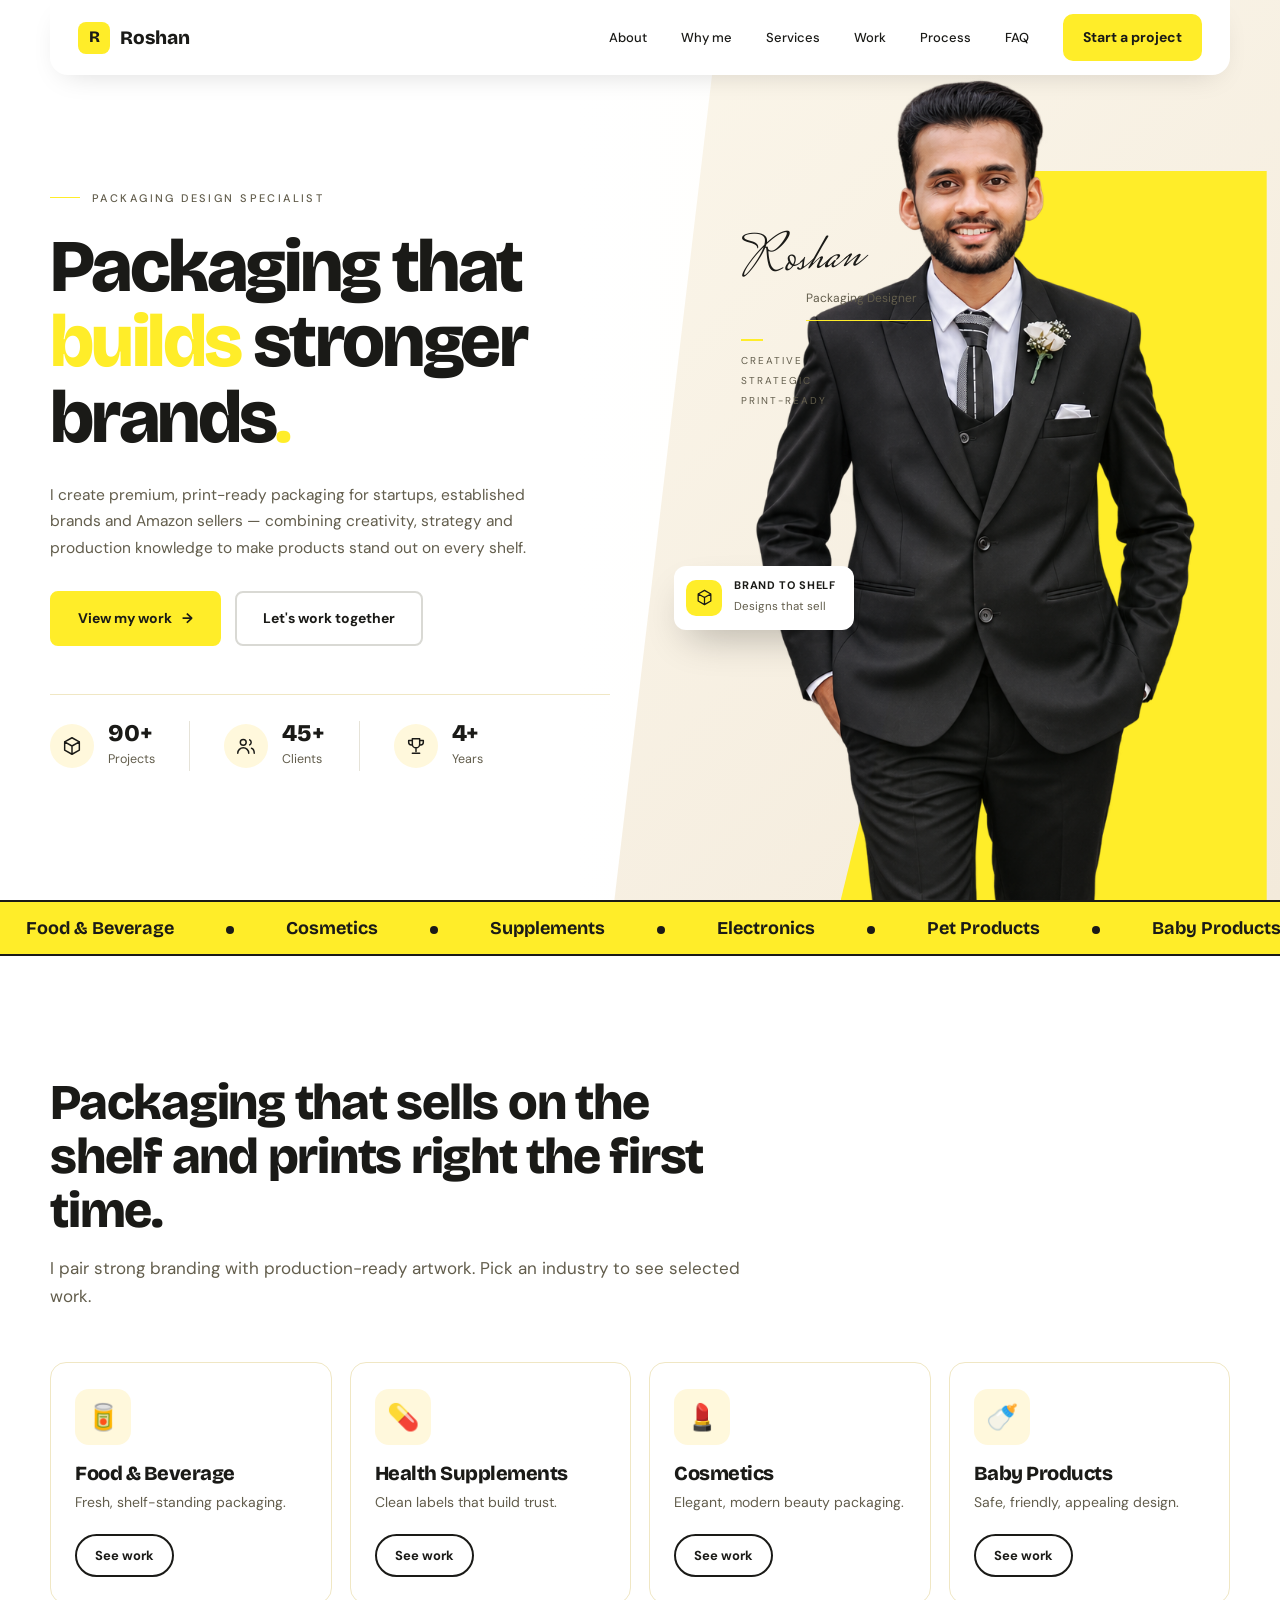
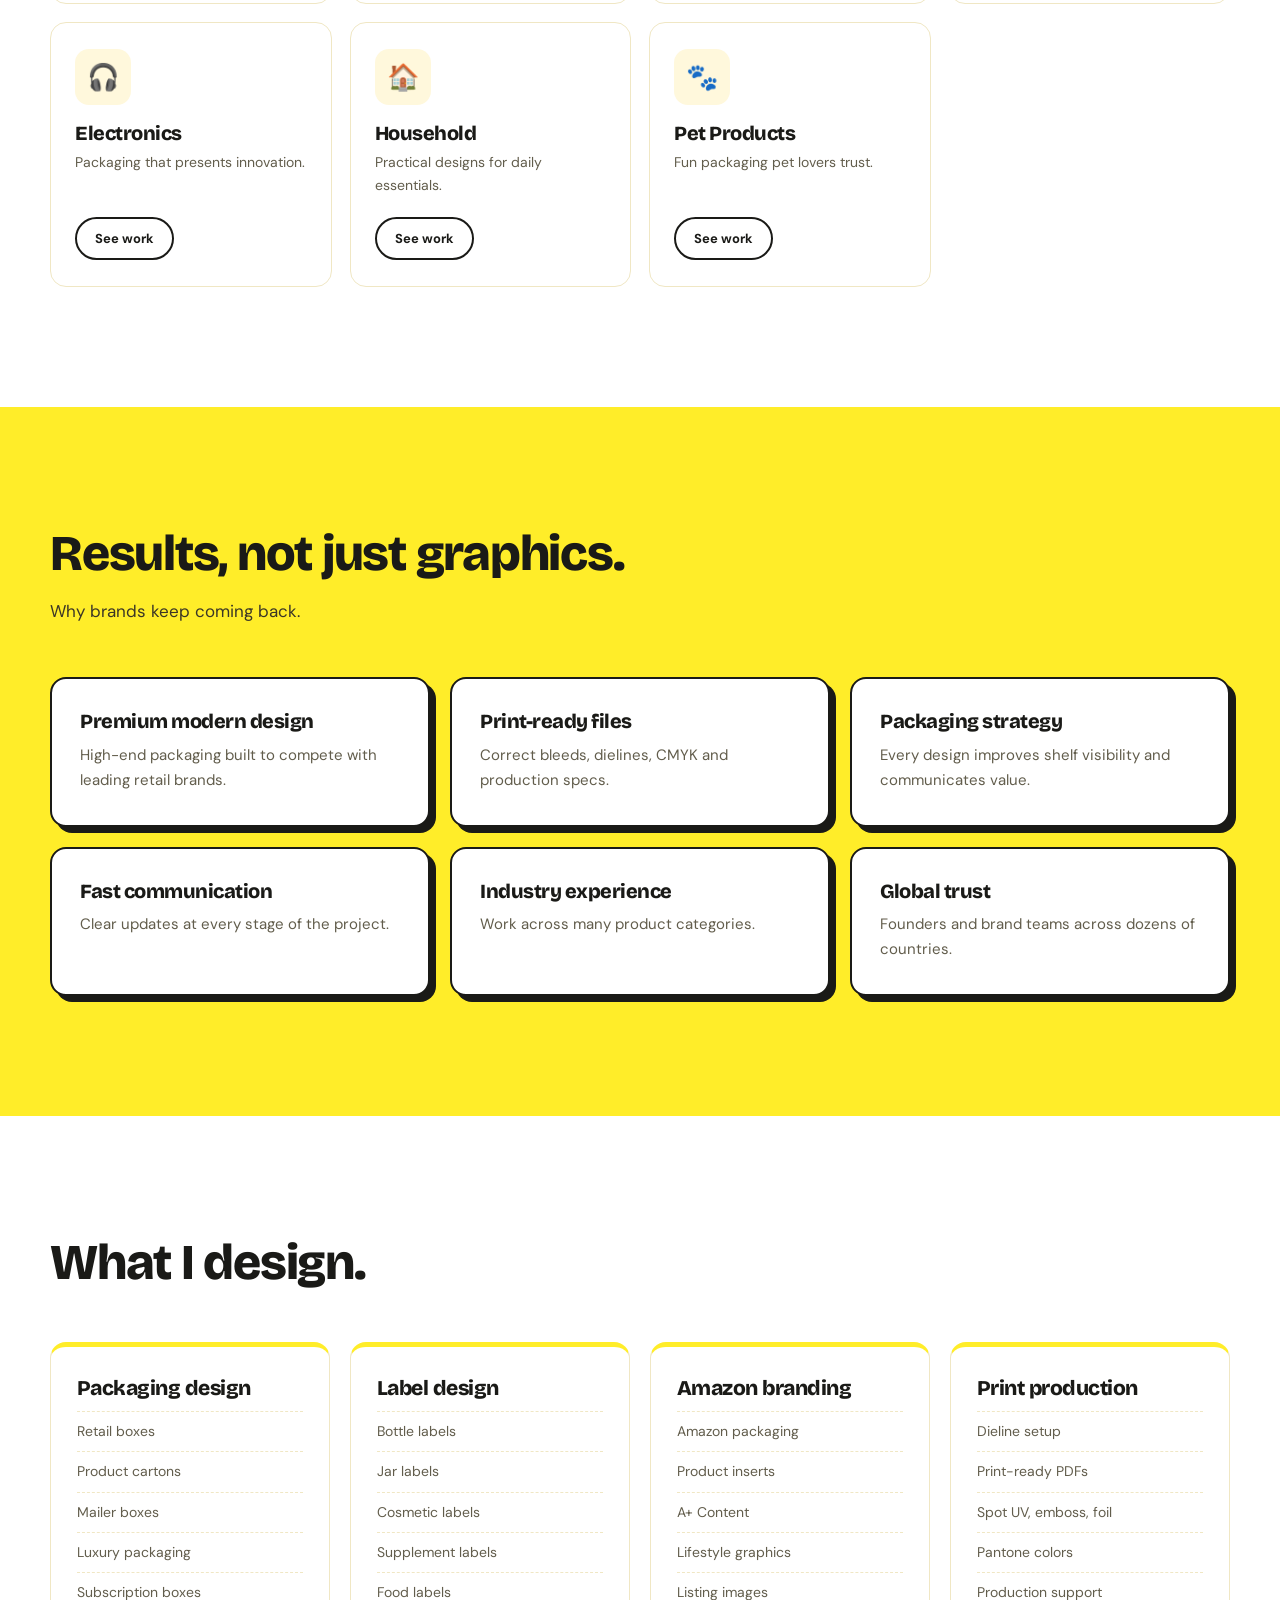
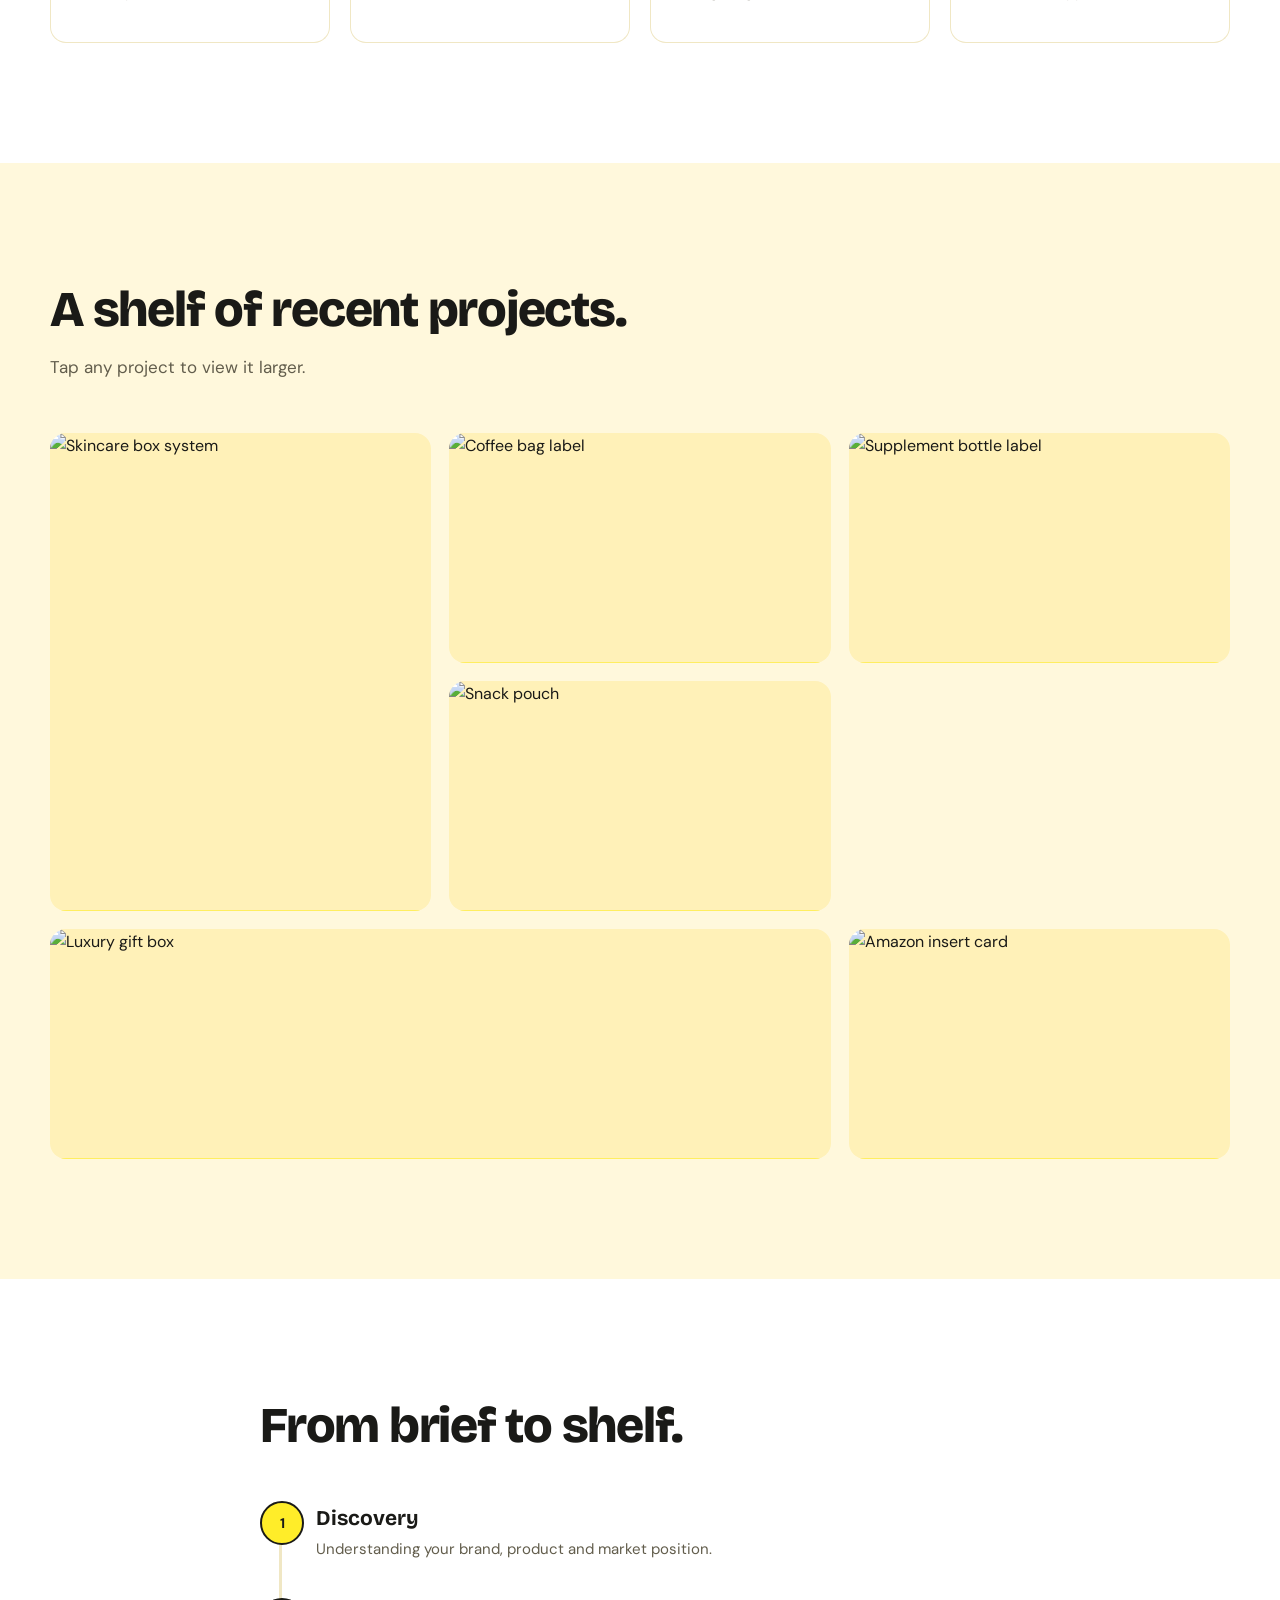
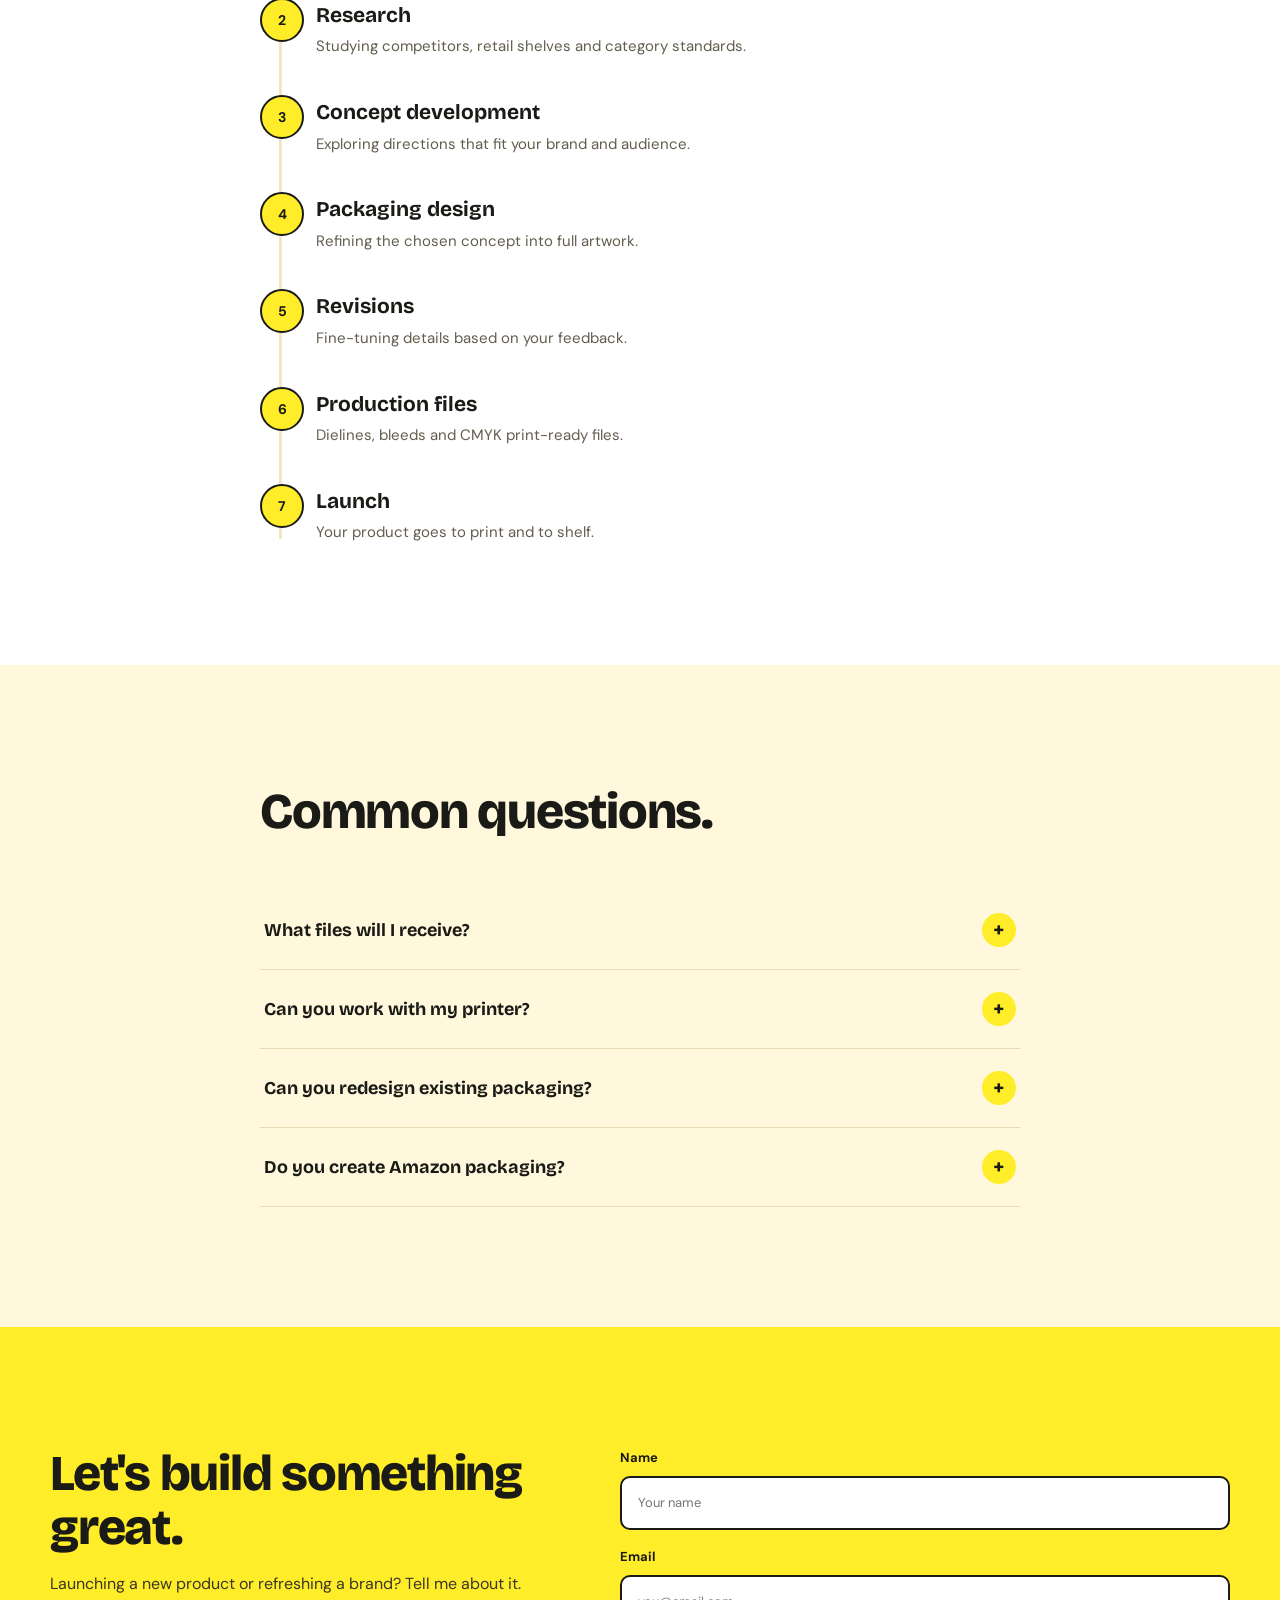
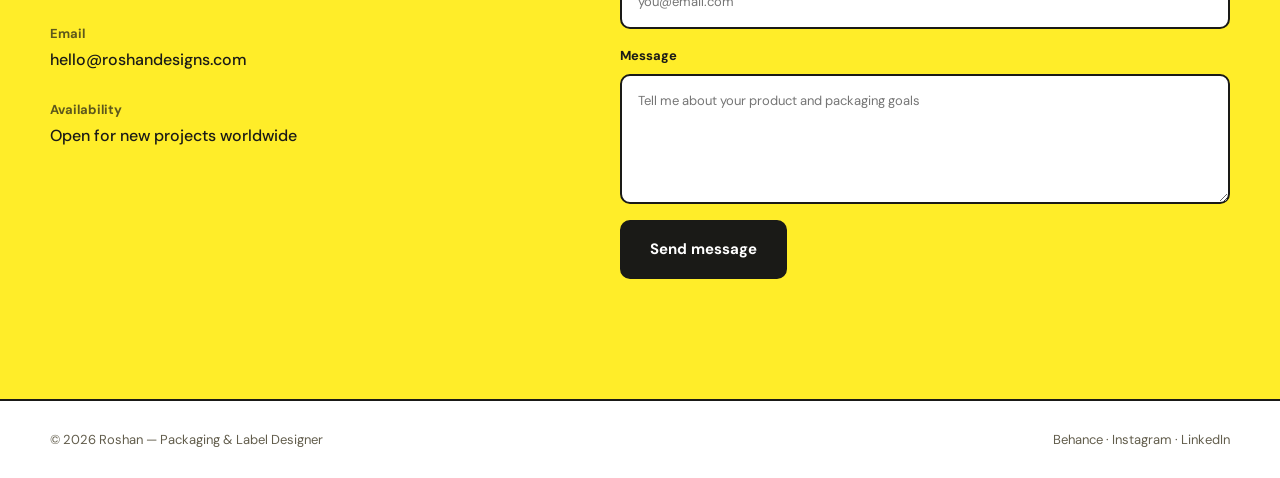
==== commit 5e45fefb: "Update portfolio design" ====
--- a/index.html
+++ b/index.html
@@ -3,12 +3,12 @@
 <head>
 <meta charset="UTF-8">
 <meta name="viewport" content="width=device-width, initial-scale=1, viewport-fit=cover">
-<title>Roshan — Packaging & Label Designer</title>
+<title>Roshan — Packaging &amp; Label Designer</title>
 <meta name="description" content="Premium, print-ready packaging and label design for startups, established brands and Amazon sellers.">
 <link rel="preconnect" href="https://fonts.googleapis.com">
 <link rel="preconnect" href="https://fonts.gstatic.com" crossorigin>
-<link href="https://fonts.googleapis.com/css2?family=Bricolage+Grotesque:opsz,wght@12..96,500;12..96,700;12..96,800&family=DM+Sans:wght@400;500;700&display=swap" rel="stylesheet">
-<link rel="stylesheet" href="/style.css">
+<link href="https://fonts.googleapis.com/css2?family=Bricolage+Grotesque:opsz,wght@12..96,500;12..96,700;12..96,800&family=DM+Sans:wght@400;500;700&family=Mrs+Saint+Delafield&display=swap" rel="stylesheet">
+<link rel="stylesheet" href="style.css">
 </head>
 <body class="loading">
 
@@ -33,31 +33,43 @@
 <section class="hero" id="top">
   <div class="wrap hero-grid">
     <div class="hero-copy">
-      <p class="badge r-in" style="--d:.8s"><span class="dot"></span>Open for new projects</p>
-      <p class="r-in" style="--d:.9s">Hi, I'm Roshan. I'm a</p>
-      <h1 class="r-in" style="--d:1s"><span id="typed">Packaging Designer</span><em class="cursor"></em></h1>
-      <p class="lead r-in" style="--d:1.15s">Premium, print-ready packaging for startups, established brands and Amazon sellers. Trusted by clients worldwide.</p>
-      <div class="cta r-in" style="--d:1.3s">
-        <a href="#work" class="btn">View portfolio</a>
+      <p class="eyebrow r-in" style="--d:.8s"><span></span>Packaging design specialist</p>
+      <h1 class="r-in" style="--d:.9s">Packaging that <em>builds</em> stronger brands<b>.</b></h1>
+      <p class="lead r-in" style="--d:1.05s">I create premium, print-ready packaging for startups, established brands and Amazon sellers — combining creativity, strategy and production knowledge to make products stand out on every shelf.</p>
+      <div class="cta r-in" style="--d:1.2s">
+        <a href="#work" class="btn">View my work <span aria-hidden="true">→</span></a>
         <a href="#contact" class="btn ghost">Let's work together</a>
       </div>
-      <div class="stats r-in" style="--d:1.45s">
-        <div><b data-count="100">0</b>+<span>Projects</span></div>
-        <div><b data-count="50">0</b>+<span>Clients</span></div>
-        <div><b data-count="5">0</b>+<span>Years</span></div>
-      </div>
-    </div>
-    <div class="hero-art r-in" style="--d:1.1s">
-      <div class="sheet" id="tilt">
-        <span class="crop tl"></span><span class="crop tr"></span><span class="crop bl"></span><span class="crop br"></span>
-        <div class="shot"><img src="/rosh.png" alt="Packaging design by Roshan"></div>
-        <div class="swatch"><i></i><i></i><i></i><i></i></div>
-        <div class="chip c1"><b>Print-ready</b><span>CMYK, bleeds, dielines</span></div>
-        <div class="chip c2"><b>Amazon + retail</b><span>One brand, every shelf</span></div>
+      <div class="stats r-in" style="--d:1.35s">
+        <div class="stat">
+          <span class="ico"><svg viewBox="0 0 24 24"><path d="M12 3l8 4.5v9L12 21l-8-4.5v-9L12 3zm0 9l8-4.5M12 12v9M12 12L4 7.5"/></svg></span>
+          <p><b><i data-count="100">0</i>+</b><small>Projects</small></p>
+        </div>
+        <div class="stat">
+          <span class="ico"><svg viewBox="0 0 24 24"><circle cx="9" cy="8" r="3.2"/><path d="M3 20c0-3.5 2.7-6 6-6s6 2.5 6 6M16 5.2a3.2 3.2 0 010 5.6M18 14.4c1.9.7 3 2.6 3 5.6"/></svg></span>
+          <p><b><i data-count="50">0</i>+</b><small>Clients</small></p>
+        </div>
+        <div class="stat">
+          <span class="ico"><svg viewBox="0 0 24 24"><path d="M8 4h8v6a4 4 0 01-8 0V4zM8 6H4v2a3 3 0 003 3M16 6h4v2a3 3 0 01-3 3M12 14v4M8 20h8"/></svg></span>
+          <p><b><i data-count="5">0</i>+</b><small>Years</small></p>
+        </div>
       </div>
     </div>
   </div>
-  <a href="#about" class="cue" aria-label="Scroll down"><span></span></a>
+
+  <div class="hero-visual r-in" style="--d:.7s">
+    <div class="slab"></div>
+    <img src="assets/Smiling Groom in Black Suit.png" alt="Roshan, packaging designer">
+    <div class="sig">
+      <span class="script">Roshan</span>
+      <small>Packaging Designer</small>
+      <ul><li>Creative</li><li>Strategic</li><li>Print-ready</li></ul>
+    </div>
+    <div class="float-card">
+      <span class="ico sm"><svg viewBox="0 0 24 24"><path d="M12 3l8 4.5v9L12 21l-8-4.5v-9L12 3zm0 9l8-4.5M12 12v9M12 12L4 7.5"/></svg></span>
+      <p><b>Brand to shelf</b><small>Designs that sell</small></p>
+    </div>
+  </div>
 </section>
 
 <div class="marquee" aria-hidden="true"><div>
@@ -177,6 +189,6 @@
   </div>
 </div>
 
-<script src="/main.js"></script>
+<script src="main.js"></script>
 </body>
 </html>
--- a/style.css
+++ b/style.css
@@ -1,10 +1,10 @@
 :root{
-  --paper:#fff;--ink:#1a1a17;--soft:#625d4c;--yellow:#ffc700;--yellow-d:#d9a400;--pale:#fff8dc;--pale2:#fff1b8;--line:#f0e7c4;
+  --paper:#fff;--ink:#1a1a17;--soft:#625d4c;--yellow:#FFED29;--yellow-d:#FFED29;--pale:#fff8dc;--pale2:#fff1b8;--line:#f0e7c4;
   --display:'Bricolage Grotesque',system-ui,sans-serif;--sans:'DM Sans',system-ui,sans-serif;
   --ease:cubic-bezier(.22,.68,0,1);
 }
 *{margin:0;padding:0;box-sizing:border-box}
-html{scroll-behavior:smooth;scroll-padding-top:70px;-webkit-text-size-adjust:100%}
+html{scroll-behavior:smooth;scroll-padding-top:80px;-webkit-text-size-adjust:100%}
 body{font-family:var(--sans);background:var(--paper);color:var(--ink);line-height:1.65;overflow-x:hidden}
 body.loading{overflow:hidden}
 img{max-width:100%;display:block}
@@ -35,18 +35,17 @@
 #preloader b{color:var(--ink);font-weight:500;letter-spacing:.2em;font-size:13px}
 #progress{position:fixed;top:0;left:0;height:4px;width:100%;background:var(--yellow);transform:scaleX(0);transform-origin:left;z-index:900}
 
-/* header */
-#header{position:fixed;inset:0 0 auto;z-index:800;padding:20px 0;transition:padding .4s var(--ease),background .4s,box-shadow .4s,transform .4s var(--ease)}
-#header.stuck{padding:12px 0;background:rgba(255,255,255,.92);backdrop-filter:blur(12px);box-shadow:0 1px 0 var(--line)}
+/* header: white floating bar */
+#header{position:fixed;inset:0 0 auto;z-index:800;transition:transform .4s var(--ease)}
 #header.hide{transform:translateY(-100%)}
+#header .bar{padding:14px 28px;background:#fff;border-radius:0 0 18px 18px;box-shadow:0 10px 30px -14px rgba(0,0,0,.18)}
 .bar{display:flex;align-items:center;justify-content:space-between}
-.logo{display:flex;align-items:center;gap:10px;font-family:var(--display);font-weight:800;font-size:21px}
-.logo i{width:34px;height:34px;border-radius:9px;background:var(--yellow);color:var(--ink);display:grid;place-items:center;font-style:normal;font-size:17px}
-nav{display:flex;align-items:center;gap:28px}
-nav a:not(.btn){font-size:14px;font-weight:500;position:relative}
-nav a:not(.btn)::after{content:"";position:absolute;left:0;bottom:-5px;height:3px;width:100%;background:var(--yellow);transform:scaleX(0);transform-origin:left;transition:transform .3s var(--ease)}
+.logo{display:flex;align-items:center;gap:10px;font-family:var(--display);font-weight:800;font-size:19px}
+.logo i{width:32px;height:32px;border-radius:8px;background:var(--yellow);display:grid;place-items:center;font-style:normal;font-size:16px}
+nav{display:flex;align-items:center;gap:34px}
+nav a:not(.btn){font-size:13px;font-weight:500;position:relative}
+nav a:not(.btn)::after{content:"";position:absolute;left:0;bottom:-6px;height:2px;width:100%;background:var(--yellow);transform:scaleX(0);transform-origin:left;transition:transform .3s var(--ease)}
 nav a.on::after,nav a:hover::after{transform:scaleX(1)}
-nav .btn.small{background:var(--ink);border-color:var(--ink);color:#fff}
 #burger{display:none;width:34px;height:34px;position:relative}
 #burger span{position:absolute;left:5px;right:5px;height:2px;background:var(--ink);transition:.35s var(--ease)}
 #burger span:first-child{top:12px}#burger span:last-child{top:20px}
@@ -54,43 +53,47 @@
 #burger.open span:last-child{top:16px;transform:rotate(-45deg)}
 
 /* hero */
-.hero{position:relative;min-height:100svh;display:flex;align-items:center;overflow:hidden;
-  background:radial-gradient(800px 520px at 88% 25%,var(--pale2),transparent 65%),radial-gradient(600px 400px at 0% 100%,var(--pale),transparent 65%),#fff}
-.hero::before{content:"";position:absolute;inset:0;background-image:radial-gradient(rgba(26,26,23,.14) 1.2px,transparent 1.2px);background-size:26px 26px;mask-image:radial-gradient(circle at 70% 40%,#000,transparent 70%);-webkit-mask-image:radial-gradient(circle at 70% 40%,#000,transparent 70%)}
-.hero-grid{position:relative;display:grid;grid-template-columns:1.05fr .95fr;gap:56px;align-items:center;padding:130px 0 90px}
-.badge{display:inline-flex;align-items:center;gap:10px;padding:7px 14px;border:1px solid var(--line);border-radius:99px;font-size:13px;font-weight:500;background:#fff;box-shadow:0 6px 16px -10px rgba(0,0,0,.3);margin-bottom:22px}
-.dot{width:8px;height:8px;border-radius:50%;background:#22c55e;box-shadow:0 0 0 0 rgba(34,197,94,.6);animation:ping 1.8s infinite}
-@keyframes ping{to{box-shadow:0 0 0 10px rgba(34,197,94,0)}}
-.hero h1{font-size:clamp(40px,6.2vw,50px);margin:6px 0 0;min-height:1.1em;display:inline;background:linear-gradient(transparent 60%,var(--yellow) 60%);-webkit-box-decoration-break:clone;box-decoration-break:clone}
-.hero-copy>h1{display:block;width:fit-content;max-width:100%}
-.cursor{display:inline-block;width:4px;height:.8em;margin-left:6px;background:var(--ink);vertical-align:-.02em;animation:blink 1s step-start infinite}
-@keyframes blink{50%{opacity:0}}
-.lead{margin-top:24px;color:var(--soft);font-size:18px;max-width:520px}
-.cta{display:flex;flex-wrap:wrap;gap:14px;margin-top:32px}
-.stats{display:flex;gap:36px;margin-top:44px;padding-top:24px;border-top:1px solid var(--line)}
-.stats div{font-family:var(--display);font-size:36px;font-weight:800}
-.stats span{display:block;font:500 13px var(--sans);color:var(--soft);margin-top:2px}
+.hero{position:relative;min-height:100svh;display:flex;align-items:center;overflow:hidden;background:linear-gradient(90deg,#fff 0,#fff 45%,#fffdf6 100%)}
+.hero-grid{position:relative;z-index:2;padding:130px 0 70px}
+.hero-copy{max-width:560px}
+.eyebrow{display:flex;align-items:center;gap:12px;font-size:11px;font-weight:500;letter-spacing:.22em;text-transform:uppercase;color:var(--soft);margin-bottom:22px}
+.eyebrow span{width:30px;height:1.5px;background:var(--yellow)}
+.hero h1{font-size:clamp(42px,5.8vw,76px);line-height:1.02;letter-spacing:-.035em}
+.hero h1 em{font-style:normal;color:var(--yellow)}
+.hero h1 b{color:var(--yellow)}
+.lead{margin-top:26px;color:var(--soft);font-size:15.5px;line-height:1.7;max-width:500px}
+.cta{display:flex;flex-wrap:wrap;gap:14px;margin-top:30px}
+.cta .btn{gap:10px;padding:14px 26px;font-size:14px;border-radius:8px}
+.cta .btn.ghost{border-color:#d9d9d4}
+.stats{display:grid;grid-template-columns:repeat(3,auto);justify-content:start;margin-top:48px;padding-top:26px;border-top:1px solid var(--line)}
+.stat{display:flex;align-items:center;gap:14px;padding:0 34px}
+.stat:first-child{padding-left:0}
+.stat+.stat{border-left:1px solid #e6e3d8}
+.stat p b{display:block;font:800 24px var(--display);line-height:1}
+.stat p b i{font-style:normal}
+.stat small{font-size:12.5px;color:var(--soft)}
+.ico{flex:none;width:44px;height:44px;border-radius:50%;background:var(--pale);display:grid;place-items:center}
+.ico svg{width:22px;height:22px;fill:none;stroke:var(--ink);stroke-width:1.6;stroke-linecap:round;stroke-linejoin:round}
+.ico.sm{width:36px;height:36px;border-radius:10px;background:var(--yellow)}
+.ico.sm svg{width:19px;height:19px}
+
 .r-in{opacity:0;transform:translateY(30px);transition:opacity .9s var(--ease) var(--d,0s),transform .9s var(--ease) var(--d,0s)}
 body:not(.loading) .r-in{opacity:1;transform:none}
 
-.hero-art{perspective:1200px}
-.sheet{position:relative;padding:34px;background:var(--yellow);border-radius:24px;transition:transform .25s ease-out;transform-style:preserve-3d;box-shadow:0 40px 70px -30px rgba(160,115,0,.6),14px 14px 0 var(--ink)}
-.shot{border-radius:14px;overflow:hidden;aspect-ratio:4/4.4;background:#fff}
-.shot img{width:100%;height:100%;object-fit:cover;animation:drift 14s ease-in-out infinite alternate}
-@keyframes drift{to{transform:scale(1.08)}}
-.crop{position:absolute;width:18px;height:18px;border:0 solid var(--ink)}
-.tl{top:9px;left:9px;border-top-width:2px;border-left-width:2px}.tr{top:9px;right:9px;border-top-width:2px;border-right-width:2px}
-.bl{bottom:9px;left:9px;border-bottom-width:2px;border-left-width:2px}.br{bottom:9px;right:9px;border-bottom-width:2px;border-right-width:2px}
-.swatch{display:flex;gap:8px;margin-top:14px;justify-content:center}
-.swatch i{width:26px;height:8px;border-radius:4px}
-.swatch i:nth-child(1){background:#fff}.swatch i:nth-child(2){background:var(--ink)}.swatch i:nth-child(3){background:var(--pale2)}.swatch i:nth-child(4){background:#fff}
-.chip{position:absolute;padding:12px 16px;background:#fff;color:var(--ink);border-radius:12px;border:1px solid var(--line);box-shadow:0 18px 40px -14px rgba(0,0,0,.35);transform:translateZ(50px);animation:float 5s ease-in-out infinite alternate}
-.chip b{display:block;font:700 14px var(--display)}.chip span{font-size:12px;color:var(--soft)}
-.c1{left:-26px;top:22%}.c2{right:-22px;bottom:16%;animation-delay:-2.5s}
-@keyframes float{to{margin-top:-12px}}
-.cue{position:absolute;bottom:22px;left:50%;width:24px;height:38px;border:1.5px solid var(--ink);border-radius:14px;transform:translateX(-50%);display:flex;justify-content:center;padding-top:7px}
-.cue span{width:3px;height:8px;border-radius:3px;background:var(--ink);animation:cue 1.6s infinite}
-@keyframes cue{70%{transform:translateY(11px);opacity:0}100%{opacity:0}}
+/* right visual: slanted cream panel + yellow slab + photo */
+.hero-visual{position:absolute;top:0;right:0;bottom:0;width:52%;z-index:1;background:linear-gradient(135deg,#fbf6ea,#f3eadb);clip-path:polygon(16% 0,100% 0,100% 100%,0 100%)}
+.slab{position:absolute;left:34%;right:2%;top:19%;bottom:0;background:var(--yellow);clip-path:polygon(42% 0,100% 0,100% 100%,0 100%)}
+.hero-visual>img{position:absolute;left:50%;bottom:0;transform:translateX(-46%);height:92%;width:auto;max-width:none;object-fit:contain;object-position:bottom}
+.sig{position:absolute;left:19%;top:26%;z-index:3;width:190px}
+.script{display:block;font-family:'Mrs Saint Delafield',cursive;font-size:54px;line-height:.9;color:var(--ink);transform:rotate(-4deg)}
+.sig small{display:block;margin:6px 0 0 auto;padding:0 14px 12px 0;font-size:12px;color:var(--soft);border-bottom:1.5px solid var(--yellow);width:max-content}
+.sig ul{margin-top:18px;position:relative;padding-top:12px}
+.sig ul::before{content:"";position:absolute;top:0;left:0;width:22px;height:2px;background:var(--yellow)}
+.sig li{font-size:10px;letter-spacing:.2em;text-transform:uppercase;color:var(--soft);line-height:2}
+.float-card{position:absolute;left:9%;bottom:30%;z-index:3;display:flex;align-items:center;gap:12px;padding:12px 18px 12px 12px;background:#fff;border-radius:12px;box-shadow:0 18px 40px -14px rgba(0,0,0,.3);animation:float 5s ease-in-out infinite alternate}
+.float-card b{display:block;font:700 11px var(--sans);letter-spacing:.06em;text-transform:uppercase}
+.float-card small{font-size:11.5px;color:var(--soft)}
+@keyframes float{to{transform:translateY(-10px)}}
 
 .marquee{background:var(--yellow);color:var(--ink);overflow:hidden;padding:15px 0;border-block:2px solid var(--ink)}
 .marquee div{display:flex;width:max-content;animation:slide 30s linear infinite}
@@ -140,12 +143,12 @@
 .work figcaption{position:absolute;inset:auto 0 0;padding:14px 18px;background:var(--yellow);color:var(--ink);font-weight:700;transform:translateY(100%);transition:transform .5s var(--ease)}
 .work figure:hover figcaption{transform:none}
 
-.steps{position:relative;padding-left:56px}
+.steps{position:relative;padding-left:56px;counter-reset:s}
 .steps::before,.steps::after{content:"";position:absolute;left:19px;top:6px;bottom:6px;width:3px;background:var(--line)}
 .steps::after{background:var(--yellow);transform:scaleY(var(--p,0));transform-origin:top}
 .steps li{position:relative;padding-bottom:40px;counter-increment:s}
 .steps li:last-child{padding-bottom:0}
-.steps li::before{content:counter(s);position:absolute;left:-56px;top:-4px;width:40px;height:40px;border-radius:50%;background:var(--yellow);border:2px solid var(--ink);display:grid;place-items:center;font:700 14px var(--sans);color:var(--ink)}
+.steps li::before{content:counter(s);position:absolute;left:-56px;top:-4px;width:40px;height:40px;border-radius:50%;background:var(--yellow);border:2px solid var(--ink);display:grid;place-items:center;font:700 14px var(--sans);color:var(--ink);z-index:1}
 .steps b{font:700 21px var(--display)}
 .steps p{color:var(--soft);font-size:15px;margin-top:4px}
 
@@ -158,7 +161,7 @@
 .q>div p{overflow:hidden;color:var(--soft);font-size:15px}
 .q.open>div p{padding-bottom:22px}
 
-/* contact on yellow */
+/* contact */
 .two{display:grid;grid-template-columns:.9fr 1.1fr;gap:70px;align-items:start}
 .dark .muted{color:#3b3626}
 .info{margin-top:26px;font-weight:500}
@@ -193,30 +196,39 @@
 .box.single .gal a{aspect-ratio:auto;max-height:70vh}
 .box.single .gal img{object-fit:contain;max-height:70vh}
 
+/* responsive */
 @media(max-width:1000px){
   .cards,.grid4{grid-template-columns:repeat(2,1fr)}
   .grid3,.gal{grid-template-columns:repeat(2,1fr)}
   .work{grid-template-columns:repeat(2,1fr)}.work .w2{grid-column:span 2}
   .two{grid-template-columns:1fr;gap:44px}
-  .hero-grid{grid-template-columns:1fr;gap:56px;padding-top:120px}
-  .hero-art{max-width:480px;margin:0 auto;width:100%}
-  .c1{left:-8px}.c2{right:-8px}
-}
-@media(max-width:820px){
+
+  /* mobile menu */
   #burger{display:block}
   nav{position:fixed;inset:0 0 auto;padding:90px 24px 30px;flex-direction:column;align-items:flex-start;gap:20px;background:#fff;border-bottom:4px solid var(--yellow);box-shadow:0 20px 40px rgba(0,0,0,.12);transform:translateY(-110%);transition:transform .5s var(--ease);z-index:-1}
   nav.open{transform:none}
   nav a:not(.btn){font-size:22px;font-family:var(--display)}
+
+  /* hero stacks */
+  .hero{flex-direction:column;align-items:stretch;min-height:0}
+  .hero-grid{padding:110px 0 30px}
+  .hero-visual{position:relative;width:100%;height:520px;clip-path:none}
+  .slab{left:22%;top:14%}
+  .hero-visual>img{height:100%;transform:translateX(-40%)}
+  .sig{left:6%;top:12%}
+  .float-card{left:6%;bottom:12%}
 }
 @media(max-width:560px){
   .cards,.grid3,.grid4,.gal{grid-template-columns:1fr}
   .work{grid-template-columns:1fr;grid-auto-rows:240px}.work .w1{grid-row:span 1}.work .w2{grid-column:span 1}
-  .stats{gap:22px}.stats div{font-size:30px}
+  .stats{grid-template-columns:repeat(3,1fr)}
+  .stat{padding:0 10px;gap:0}.stat:first-child{padding-left:0}
+  .stat .ico{display:none}
+  .stat p b{font-size:22px}
   .cta .btn,form .btn{width:100%}
   footer .wrap{flex-direction:column}
-  .cue{display:none}
-  .sheet{padding:22px;box-shadow:0 30px 60px -30px rgba(160,115,0,.6),8px 8px 0 var(--ink)}
-  .chip{padding:9px 12px}.chip b{font-size:12px}.chip span{font-size:11px}
+  .hero-visual{height:440px}
+  .script{font-size:44px}
 }
 @media(hover:none){.work figcaption{transform:none}}
 @media(prefers-reduced-motion:reduce){
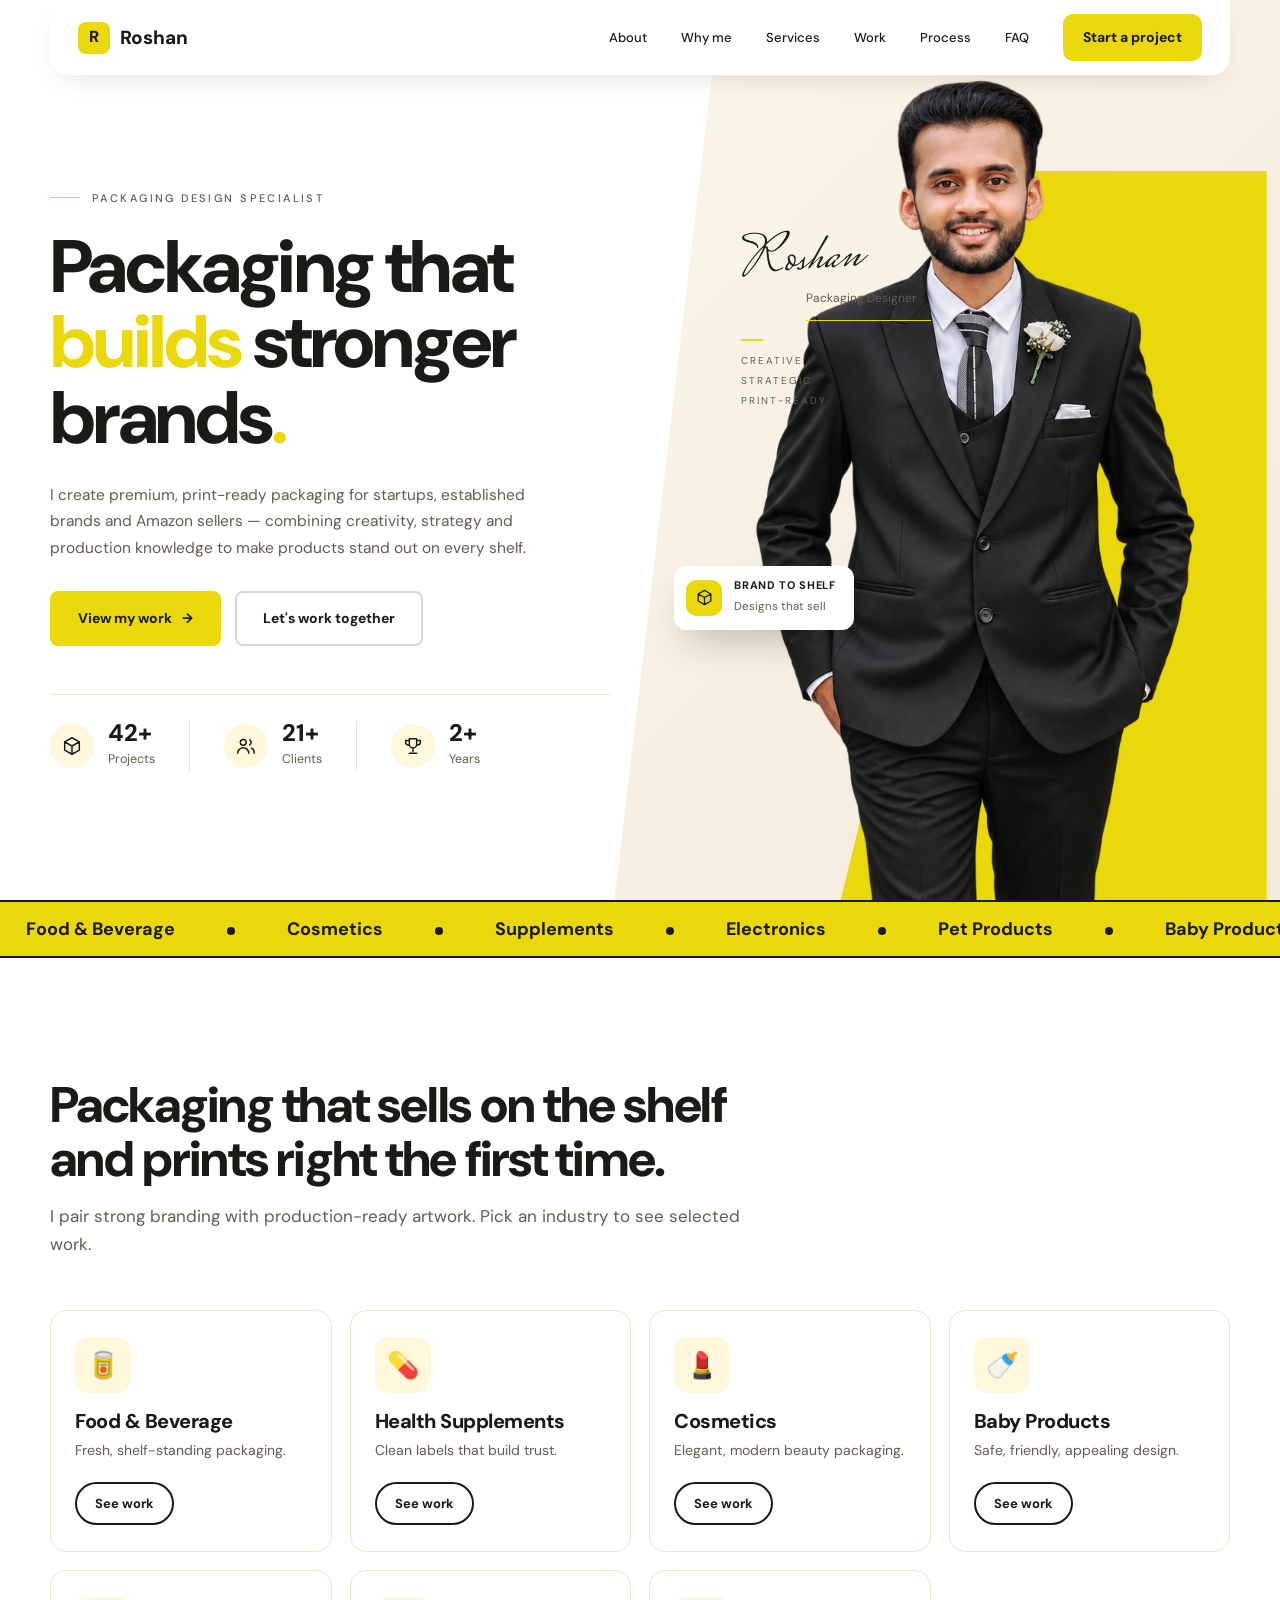
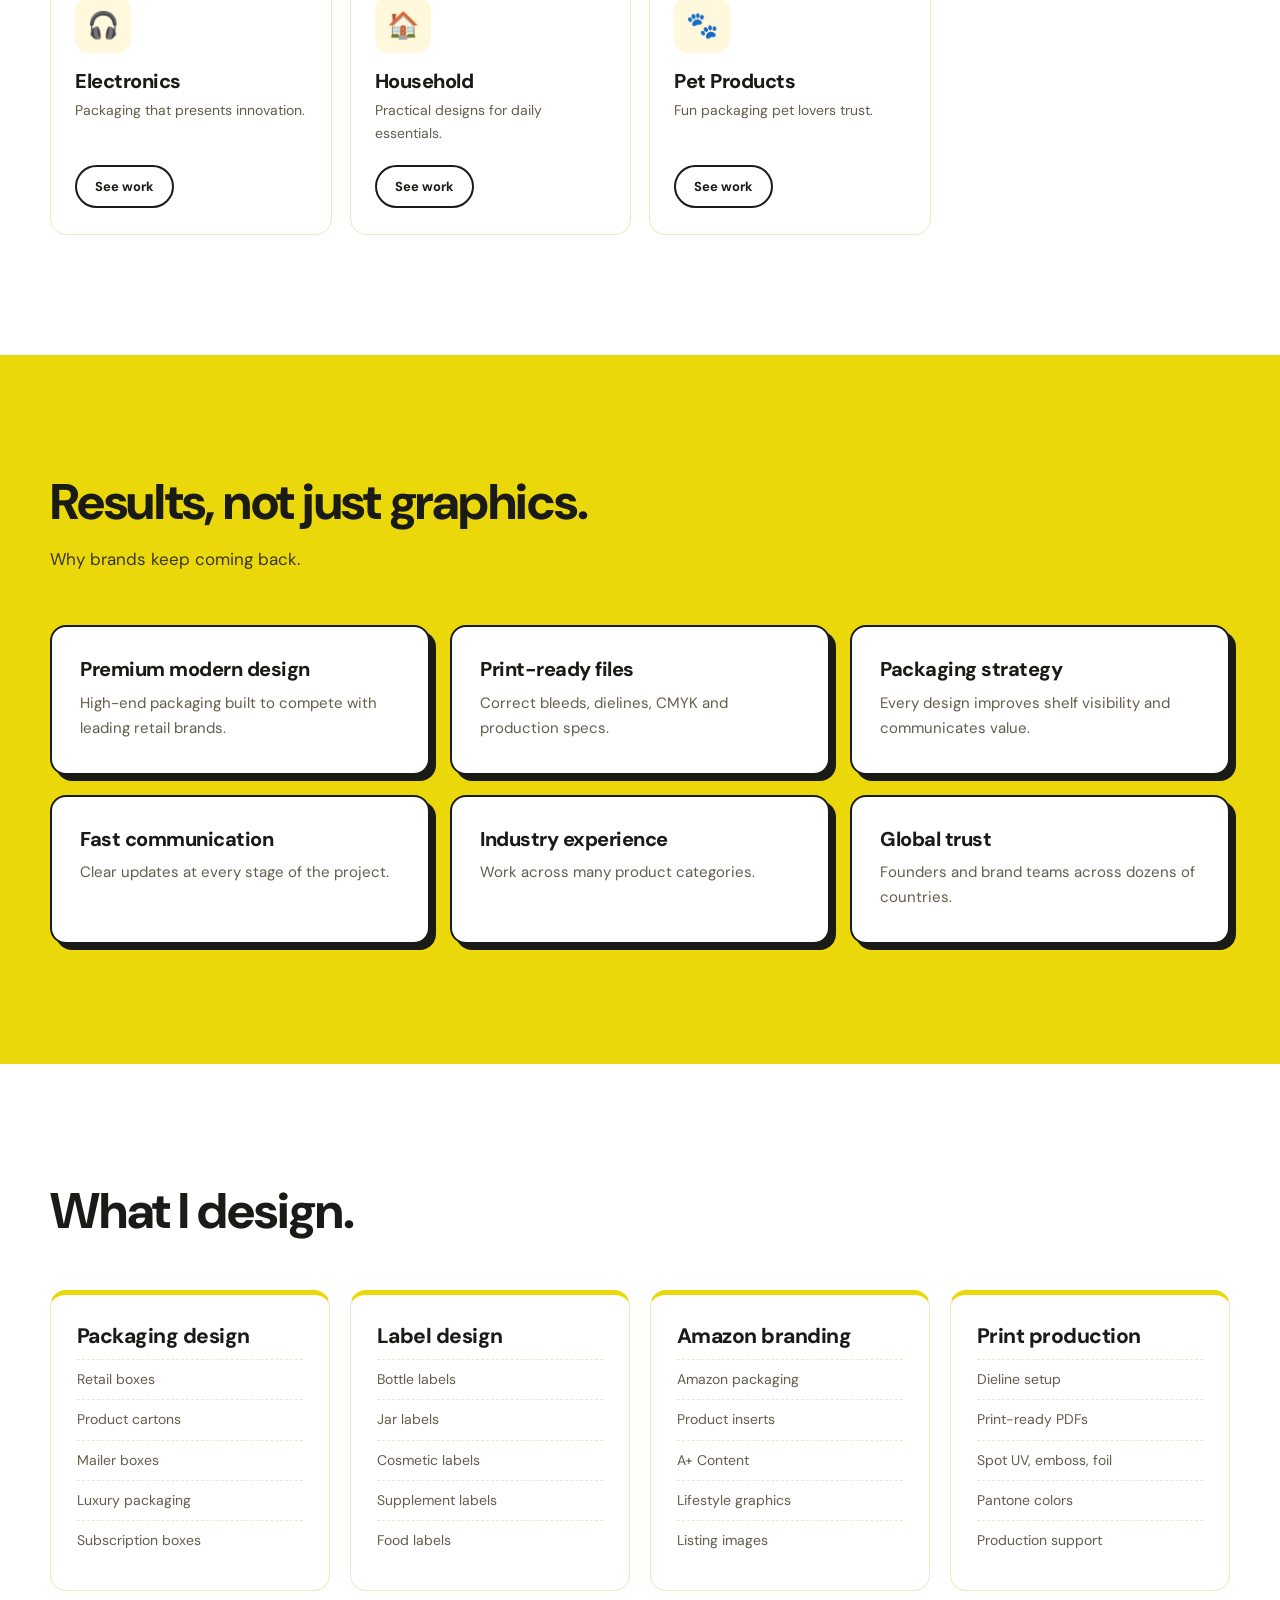
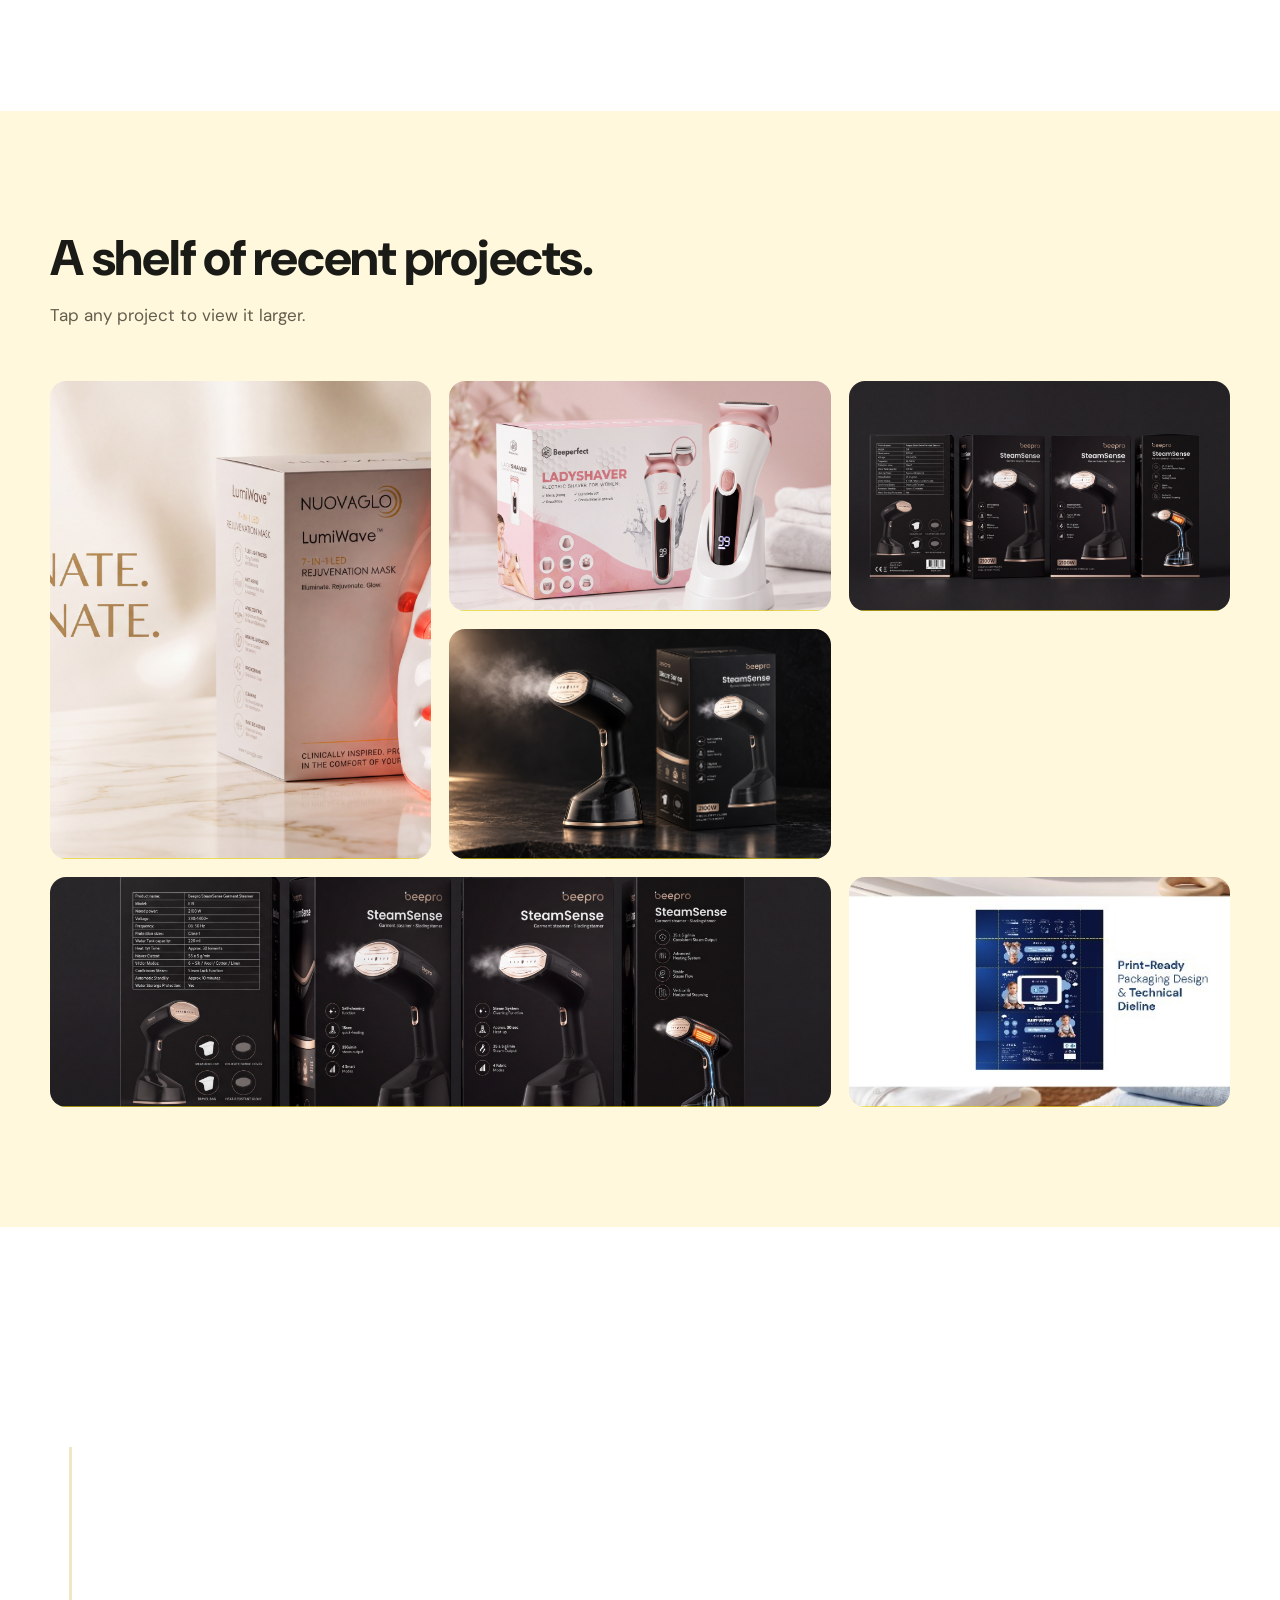
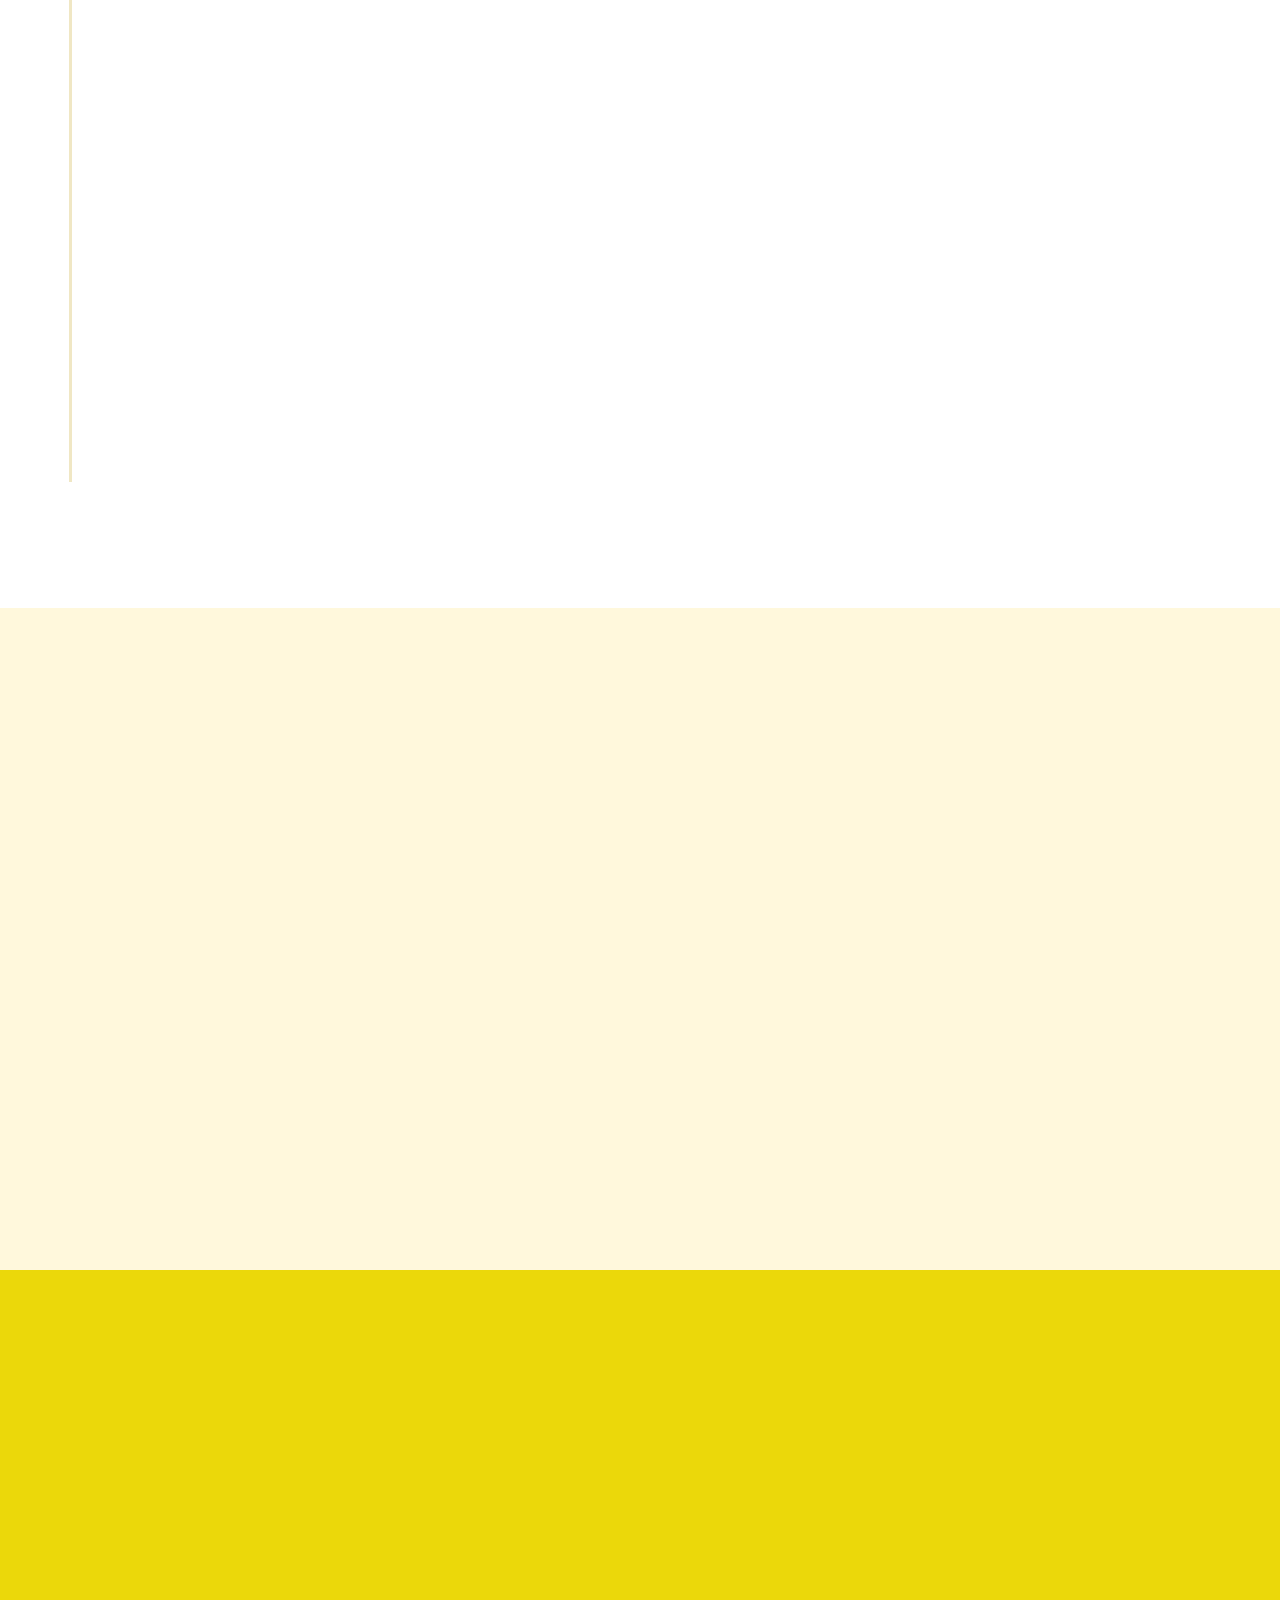
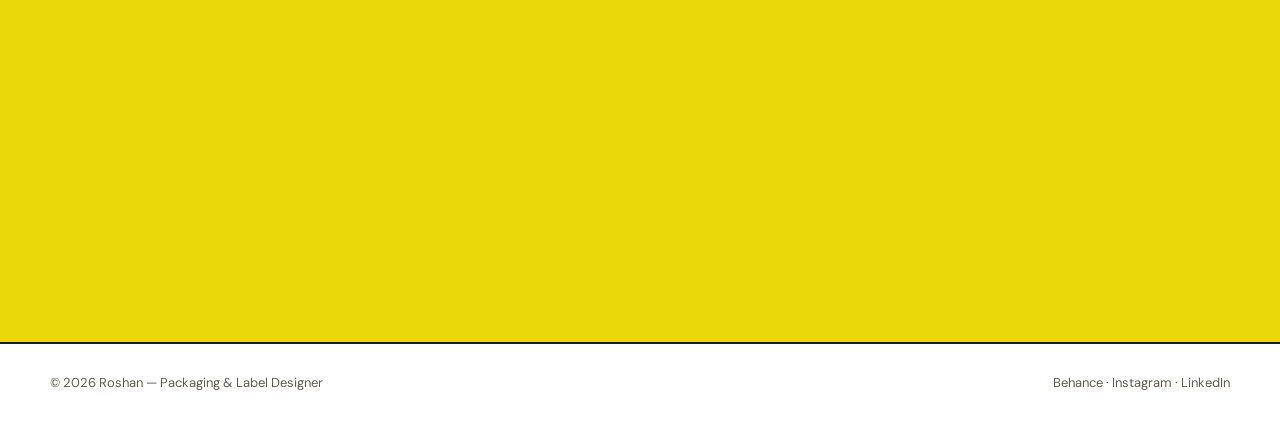
==== commit 049e636f: "update" ====
--- a/index.html
+++ b/index.html
@@ -7,7 +7,7 @@
 <meta name="description" content="Premium, print-ready packaging and label design for startups, established brands and Amazon sellers.">
 <link rel="preconnect" href="https://fonts.googleapis.com">
 <link rel="preconnect" href="https://fonts.gstatic.com" crossorigin>
-<link href="https://fonts.googleapis.com/css2?family=Bricolage+Grotesque:opsz,wght@12..96,500;12..96,700;12..96,800&family=DM+Sans:wght@400;500;700&family=Mrs+Saint+Delafield&display=swap" rel="stylesheet">
+<link href="https://fonts.googleapis.com/css2?family=DM+Sans:opsz,wght@9..40,400;9..40,500;9..40,700;9..40,800&family=Mrs+Saint+Delafield&display=swap" rel="stylesheet">
 <link rel="stylesheet" href="style.css">
 </head>
 <body class="loading">
@@ -31,43 +31,45 @@
 </header>
 
 <section class="hero" id="top">
-  <div class="wrap hero-grid">
-    <div class="hero-copy">
-      <p class="eyebrow r-in" style="--d:.8s"><span></span>Packaging design specialist</p>
-      <h1 class="r-in" style="--d:.9s">Packaging that <em>builds</em> stronger brands<b>.</b></h1>
-      <p class="lead r-in" style="--d:1.05s">I create premium, print-ready packaging for startups, established brands and Amazon sellers — combining creativity, strategy and production knowledge to make products stand out on every shelf.</p>
-      <div class="cta r-in" style="--d:1.2s">
-        <a href="#work" class="btn">View my work <span aria-hidden="true">→</span></a>
-        <a href="#contact" class="btn ghost">Let's work together</a>
-      </div>
-      <div class="stats r-in" style="--d:1.35s">
-        <div class="stat">
-          <span class="ico"><svg viewBox="0 0 24 24"><path d="M12 3l8 4.5v9L12 21l-8-4.5v-9L12 3zm0 9l8-4.5M12 12v9M12 12L4 7.5"/></svg></span>
-          <p><b><i data-count="100">0</i>+</b><small>Projects</small></p>
+  <div class="hero-inner">
+    <div class="wrap hero-grid">
+      <div class="hero-copy">
+        <p class="eyebrow r-in" style="--d:.8s"><span></span>Packaging design specialist</p>
+        <h1 class="r-in" style="--d:.9s">Packaging that <em>builds</em> stronger brands<b>.</b></h1>
+        <p class="lead r-in" style="--d:1.05s">I create premium, print-ready packaging for startups, established brands and Amazon sellers — combining creativity, strategy and production knowledge to make products stand out on every shelf.</p>
+        <div class="cta r-in" style="--d:1.2s">
+          <a href="#work" class="btn">View my work <span aria-hidden="true">→</span></a>
+          <a href="#contact" class="btn ghost">Let's work together</a>
         </div>
-        <div class="stat">
-          <span class="ico"><svg viewBox="0 0 24 24"><circle cx="9" cy="8" r="3.2"/><path d="M3 20c0-3.5 2.7-6 6-6s6 2.5 6 6M16 5.2a3.2 3.2 0 010 5.6M18 14.4c1.9.7 3 2.6 3 5.6"/></svg></span>
-          <p><b><i data-count="50">0</i>+</b><small>Clients</small></p>
-        </div>
-        <div class="stat">
-          <span class="ico"><svg viewBox="0 0 24 24"><path d="M8 4h8v6a4 4 0 01-8 0V4zM8 6H4v2a3 3 0 003 3M16 6h4v2a3 3 0 01-3 3M12 14v4M8 20h8"/></svg></span>
-          <p><b><i data-count="5">0</i>+</b><small>Years</small></p>
+        <div class="stats r-in" style="--d:1.35s">
+          <div class="stat">
+            <span class="ico"><svg viewBox="0 0 24 24"><path d="M12 3l8 4.5v9L12 21l-8-4.5v-9L12 3zm0 9l8-4.5M12 12v9M12 12L4 7.5"/></svg></span>
+            <p><b><i data-count="100">0</i>+</b><small>Projects</small></p>
+          </div>
+          <div class="stat">
+            <span class="ico"><svg viewBox="0 0 24 24"><circle cx="9" cy="8" r="3.2"/><path d="M3 20c0-3.5 2.7-6 6-6s6 2.5 6 6M16 5.2a3.2 3.2 0 010 5.6M18 14.4c1.9.7 3 2.6 3 5.6"/></svg></span>
+            <p><b><i data-count="50">0</i>+</b><small>Clients</small></p>
+          </div>
+          <div class="stat">
+            <span class="ico"><svg viewBox="0 0 24 24"><path d="M8 4h8v6a4 4 0 01-8 0V4zM8 6H4v2a3 3 0 003 3M16 6h4v2a3 3 0 01-3 3M12 14v4M8 20h8"/></svg></span>
+            <p><b><i data-count="5">0</i>+</b><small>Years</small></p>
+          </div>
         </div>
       </div>
     </div>
-  </div>
-
-  <div class="hero-visual r-in" style="--d:.7s">
-    <div class="slab"></div>
-    <img src="assets/Smiling Groom in Black Suit.png" alt="Roshan, packaging designer">
-    <div class="sig">
-      <span class="script">Roshan</span>
-      <small>Packaging Designer</small>
-      <ul><li>Creative</li><li>Strategic</li><li>Print-ready</li></ul>
-    </div>
-    <div class="float-card">
-      <span class="ico sm"><svg viewBox="0 0 24 24"><path d="M12 3l8 4.5v9L12 21l-8-4.5v-9L12 3zm0 9l8-4.5M12 12v9M12 12L4 7.5"/></svg></span>
-      <p><b>Brand to shelf</b><small>Designs that sell</small></p>
+
+    <div class="hero-visual r-in" style="--d:.7s">
+      <div class="slab"></div>
+      <img src="assets/Smiling Groom in Black Suit.png" alt="Roshan, packaging designer">
+      <div class="sig">
+        <span class="script">Roshan</span>
+        <small>Packaging Designer</small>
+        <ul><li>Creative</li><li>Strategic</li><li>Print-ready</li></ul>
+      </div>
+      <div class="float-card">
+        <span class="ico sm"><svg viewBox="0 0 24 24"><path d="M12 3l8 4.5v9L12 21l-8-4.5v-9L12 3zm0 9l8-4.5M12 12v9M12 12L4 7.5"/></svg></span>
+        <p><b>Brand to shelf</b><small>Designs that sell</small></p>
+      </div>
     </div>
   </div>
 </section>
@@ -123,28 +125,36 @@
   <div class="wrap">
     <div class="head rv"><h2>A shelf of recent projects.</h2><p>Tap any project to view it larger.</p></div>
     <div class="work">
-      <figure class="rv w1"><img loading="lazy" src="/shaver%20box.jpeg" alt="Skincare box system"><figcaption>Skincare box system</figcaption></figure>
-      <figure class="rv"><img loading="lazy" src="/ladu%20shaver.jpeg" alt="Coffee bag label"><figcaption>Coffee bag label</figcaption></figure>
-      <figure class="rv"><img loading="lazy" src="/lady%20shaver%203.jpeg" alt="Supplement bottle label"><figcaption>Supplement bottle label</figcaption></figure>
-      <figure class="rv"><img loading="lazy" src="/streamer%20box.jpeg" alt="Snack pouch"><figcaption>Snack pouch</figcaption></figure>
-      <figure class="rv w2"><img loading="lazy" src="/steamer%20box.jpeg" alt="Luxury gift box"><figcaption>Luxury gift box</figcaption></figure>
-      <figure class="rv"><img loading="lazy" src="/shaver%20box.jpeg" alt="Amazon insert card"><figcaption>Amazon insert card</figcaption></figure>
+      <figure class="rv w1"><img loading="lazy" src="assets/MASK/MASK (3).png" alt="Skincare box system"><figcaption>Skincare box system</figcaption></figure>
+      <figure class="rv"><img loading="lazy" src="assets/LADY SHAVER/IMAGE 1 (2).png" alt="Lady Shaver Box"><figcaption>Lady Shaver Box </figcaption></figure>
+      <figure class="rv"><img loading="lazy" src="assets/STEAMER-20261021T171919Z-1-001/STEAMER/STEAM (2).png" alt="Steam Box"><figcaption>Steam Box</figcaption></figure>
+      <figure class="rv"><img loading="lazy" src="assets/STEAMER-20261021T171919Z-1-001/STEAMER/STEAM (1).png" alt="Snack pouch"><figcaption>Snack pouch</figcaption></figure>
+      <figure class="rv w2"><img loading="lazy" src="assets/STEAMER-20261021T171919Z-1-001/STEAMER/STEAM (2).png" alt="Luxury gift box"><figcaption>Luxury gift box</figcaption></figure>
+      <figure class="rv"><img loading="lazy" src="assets/mind MAP.jpeg" alt="Amazon insert card"><figcaption>Amazon insert card</figcaption></figure>
     </div>
   </div>
 </section>
 
 <section id="process" class="sec">
-  <div class="wrap narrow">
-    <div class="head rv"><h2>From brief to shelf.</h2></div>
-    <ol class="steps">
-      <li class="rv"><b>Discovery</b><p>Understanding your brand, product and market position.</p></li>
-      <li class="rv"><b>Research</b><p>Studying competitors, retail shelves and category standards.</p></li>
-      <li class="rv"><b>Concept development</b><p>Exploring directions that fit your brand and audience.</p></li>
-      <li class="rv"><b>Packaging design</b><p>Refining the chosen concept into full artwork.</p></li>
-      <li class="rv"><b>Revisions</b><p>Fine-tuning details based on your feedback.</p></li>
-      <li class="rv"><b>Production files</b><p>Dielines, bleeds and CMYK print-ready files.</p></li>
-      <li class="rv"><b>Launch</b><p>Your product goes to print and to shelf.</p></li>
-    </ol>
+  <div class="wrap proc">
+    <div>
+      <div class="head rv"><h2>From brief to shelf.</h2></div>
+      <ol class="steps">
+        <li class="rv"><b>Discovery</b><p>Understanding your brand, product and market position.</p></li>
+        <li class="rv"><b>Research</b><p>Studying competitors, retail shelves and category standards.</p></li>
+        <li class="rv"><b>Concept development</b><p>Exploring directions that fit your brand and audience.</p></li>
+        <li class="rv"><b>Packaging design</b><p>Refining the chosen concept into full artwork.</p></li>
+        <li class="rv"><b>Revisions</b><p>Fine-tuning details based on your feedback.</p></li>
+        <li class="rv"><b>Production files</b><p>Dielines, bleeds and CMYK print-ready files.</p></li>
+        <li class="rv"><b>Launch</b><p>Your product goes to print and to shelf.</p></li>
+      </ol>
+    </div>
+    <div class="proc-img rv">
+      <img loading="lazy"
+           src="assets/mind MAP.jpeg"
+           onerror="this.onerror=null;this.src='https://picsum.photos/seed/packaging/900/1100'"
+           alt="Packaging boxes ready for shipping">
+    </div>
   </div>
 </section>
 
--- a/style.css
+++ b/style.css
@@ -1,6 +1,7 @@
 :root{
-  --paper:#fff;--ink:#1a1a17;--soft:#625d4c;--yellow:#FFED29;--yellow-d:#FFED29;--pale:#fff8dc;--pale2:#fff1b8;--line:#f0e7c4;
-  --display:'Bricolage Grotesque',system-ui,sans-serif;--sans:'DM Sans',system-ui,sans-serif;
+  --paper:#fff;--ink:#1a1a17;--soft:#625d4c;--yellow:#ebd80a;--yellow-d:#ebd912;--pale:#fff8dc;--pale2:#fff1b8;--line:#f0e7c4;
+  --sans:'DM Sans',sans-serif;
+  --display:'DM Sans',sans-serif;
   --ease:cubic-bezier(.22,.68,0,1);
 }
 *{margin:0;padding:0;box-sizing:border-box}
@@ -52,8 +53,10 @@
 #burger.open span:first-child{top:16px;transform:rotate(45deg)}
 #burger.open span:last-child{top:16px;transform:rotate(-45deg)}
 
-/* hero */
-.hero{position:relative;min-height:100svh;display:flex;align-items:center;overflow:hidden;background:linear-gradient(90deg,#fff 0,#fff 45%,#fffdf6 100%)}
+/* hero (now scales with zoom: contained in a max-width box) */
+.hero{position:relative;display:flex;min-height:clamp(640px,100svh,920px);overflow:hidden;background:#fff}
+.hero::after{content:"";position:absolute;top:0;right:0;bottom:0;width:max(0px,calc((100% - 1440px) / 2));background:#f3eadb;z-index:0}
+.hero-inner{position:relative;flex:1;width:min(1440px,100%);margin:0 auto;display:flex;align-items:center}
 .hero-grid{position:relative;z-index:2;padding:130px 0 70px}
 .hero-copy{max-width:560px}
 .eyebrow{display:flex;align-items:center;gap:12px;font-size:11px;font-weight:500;letter-spacing:.22em;text-transform:uppercase;color:var(--soft);margin-bottom:22px}
@@ -143,7 +146,13 @@
 .work figcaption{position:absolute;inset:auto 0 0;padding:14px 18px;background:var(--yellow);color:var(--ink);font-weight:700;transform:translateY(100%);transition:transform .5s var(--ease)}
 .work figure:hover figcaption{transform:none}
 
-.steps{position:relative;padding-left:56px;counter-reset:s}
+/* process: steps left, image right */
+.proc{display:grid;grid-template-columns:1fr 1fr;gap:70px;align-items:start}
+.proc .head{margin-bottom:40px;text-align:left}
+.proc-img{position:sticky;top:110px;aspect-ratio:4/5;overflow:hidden;border-radius:20px;border:2px solid var(--ink);box-shadow:10px 10px 0 var(--ink);background:var(--pale2)}
+.proc-img img{width:100%;height:100%;object-fit:cover}
+
+.steps{position:relative;padding-left:56px;counter-reset:s;text-align:left}
 .steps::before,.steps::after{content:"";position:absolute;left:19px;top:6px;bottom:6px;width:3px;background:var(--line)}
 .steps::after{background:var(--yellow);transform:scaleY(var(--p,0));transform-origin:top}
 .steps li{position:relative;padding-bottom:40px;counter-increment:s}
@@ -202,6 +211,8 @@
   .grid3,.gal{grid-template-columns:repeat(2,1fr)}
   .work{grid-template-columns:repeat(2,1fr)}.work .w2{grid-column:span 2}
   .two{grid-template-columns:1fr;gap:44px}
+  .proc{grid-template-columns:1fr;gap:44px}
+  .proc-img{position:relative;top:0;aspect-ratio:4/3}
 
   /* mobile menu */
   #burger{display:block}
@@ -210,7 +221,9 @@
   nav a:not(.btn){font-size:22px;font-family:var(--display)}
 
   /* hero stacks */
-  .hero{flex-direction:column;align-items:stretch;min-height:0}
+  .hero{min-height:0}
+  .hero::after{display:none}
+  .hero-inner{flex-direction:column;align-items:stretch}
   .hero-grid{padding:110px 0 30px}
   .hero-visual{position:relative;width:100%;height:520px;clip-path:none}
   .slab{left:22%;top:14%}
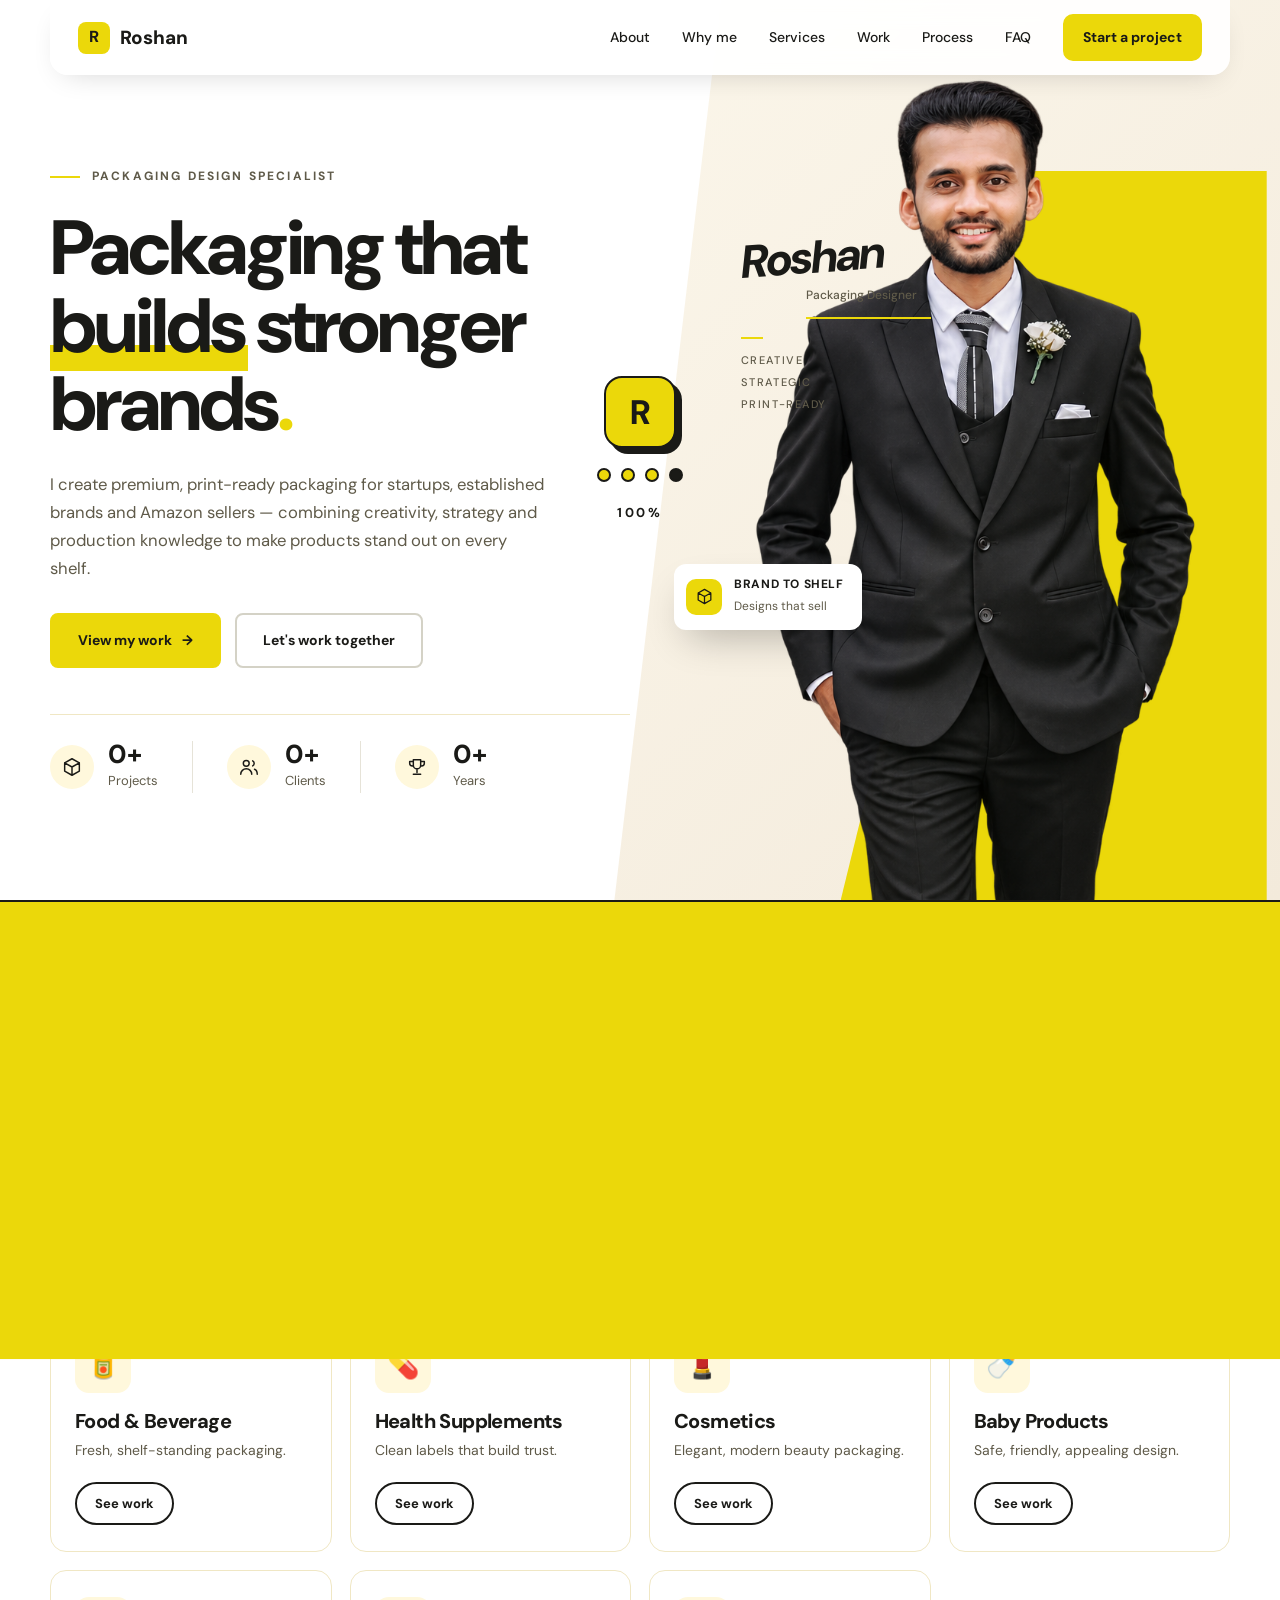
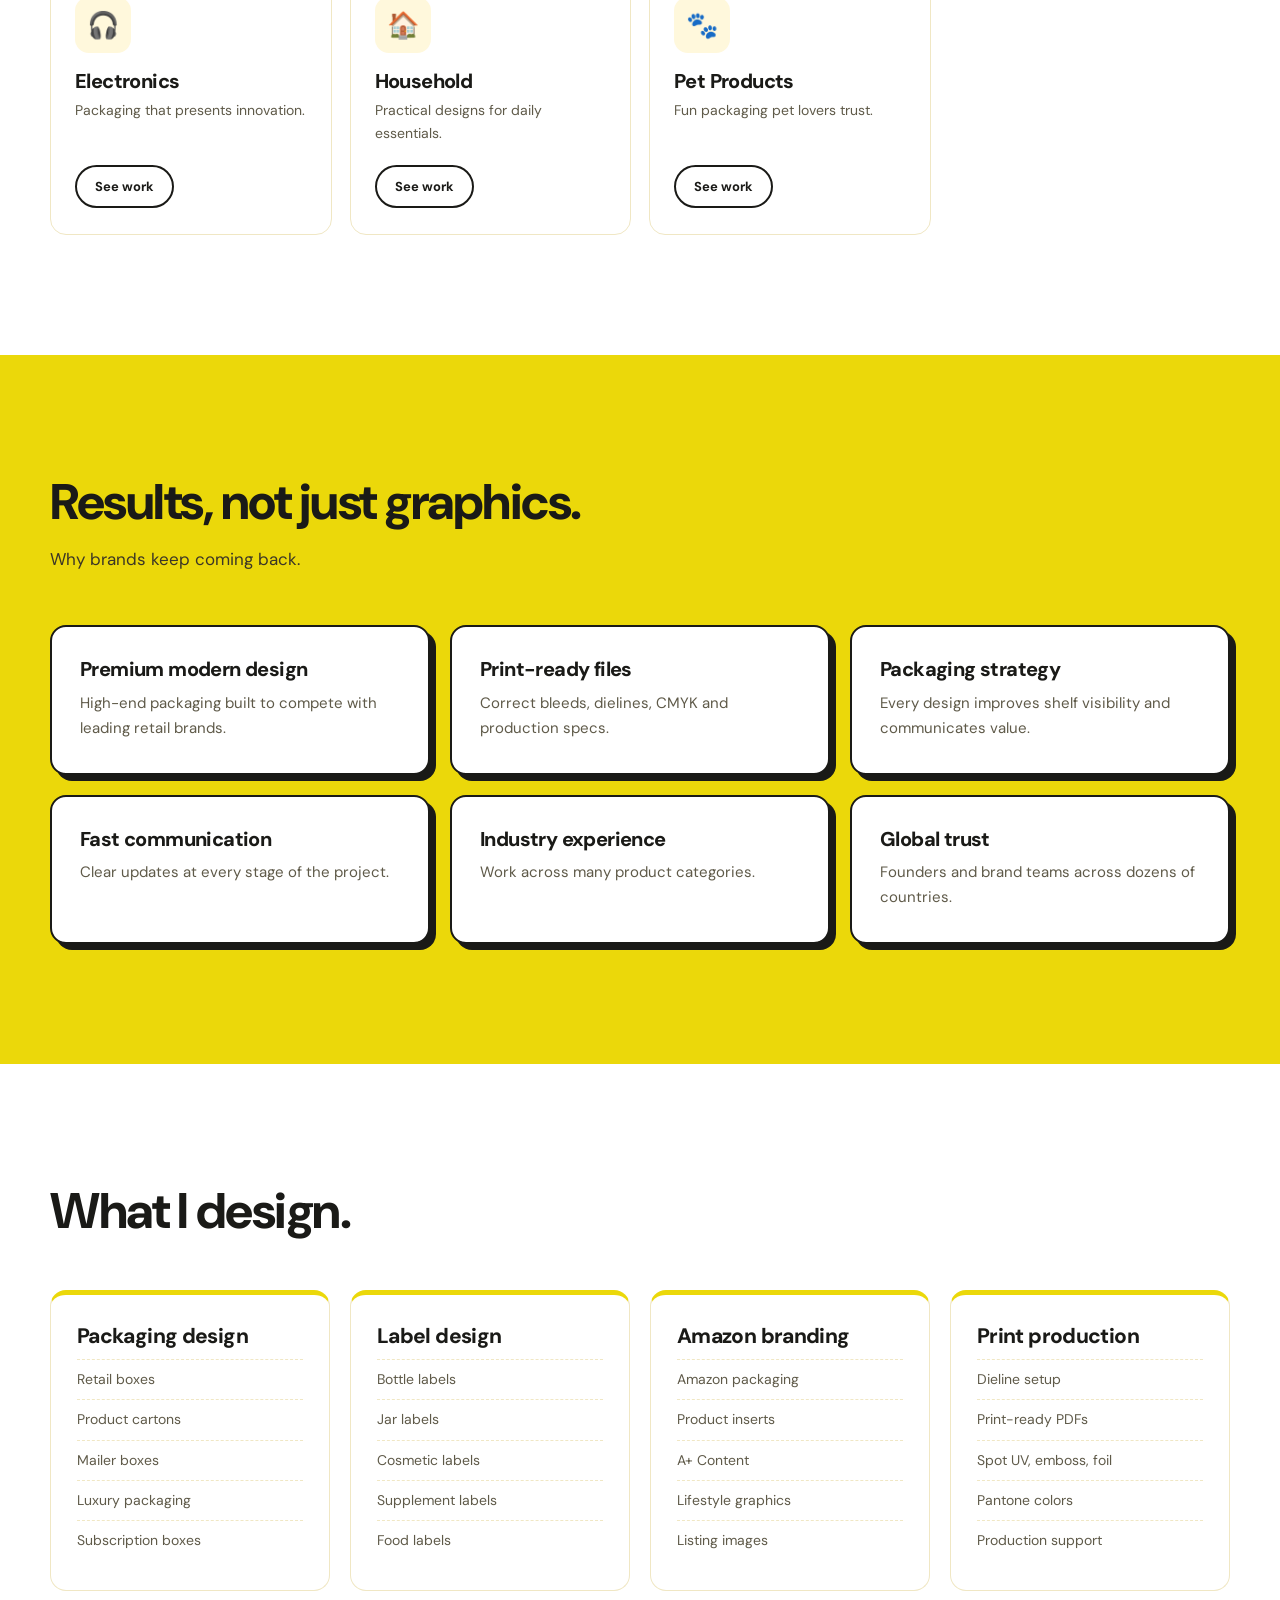
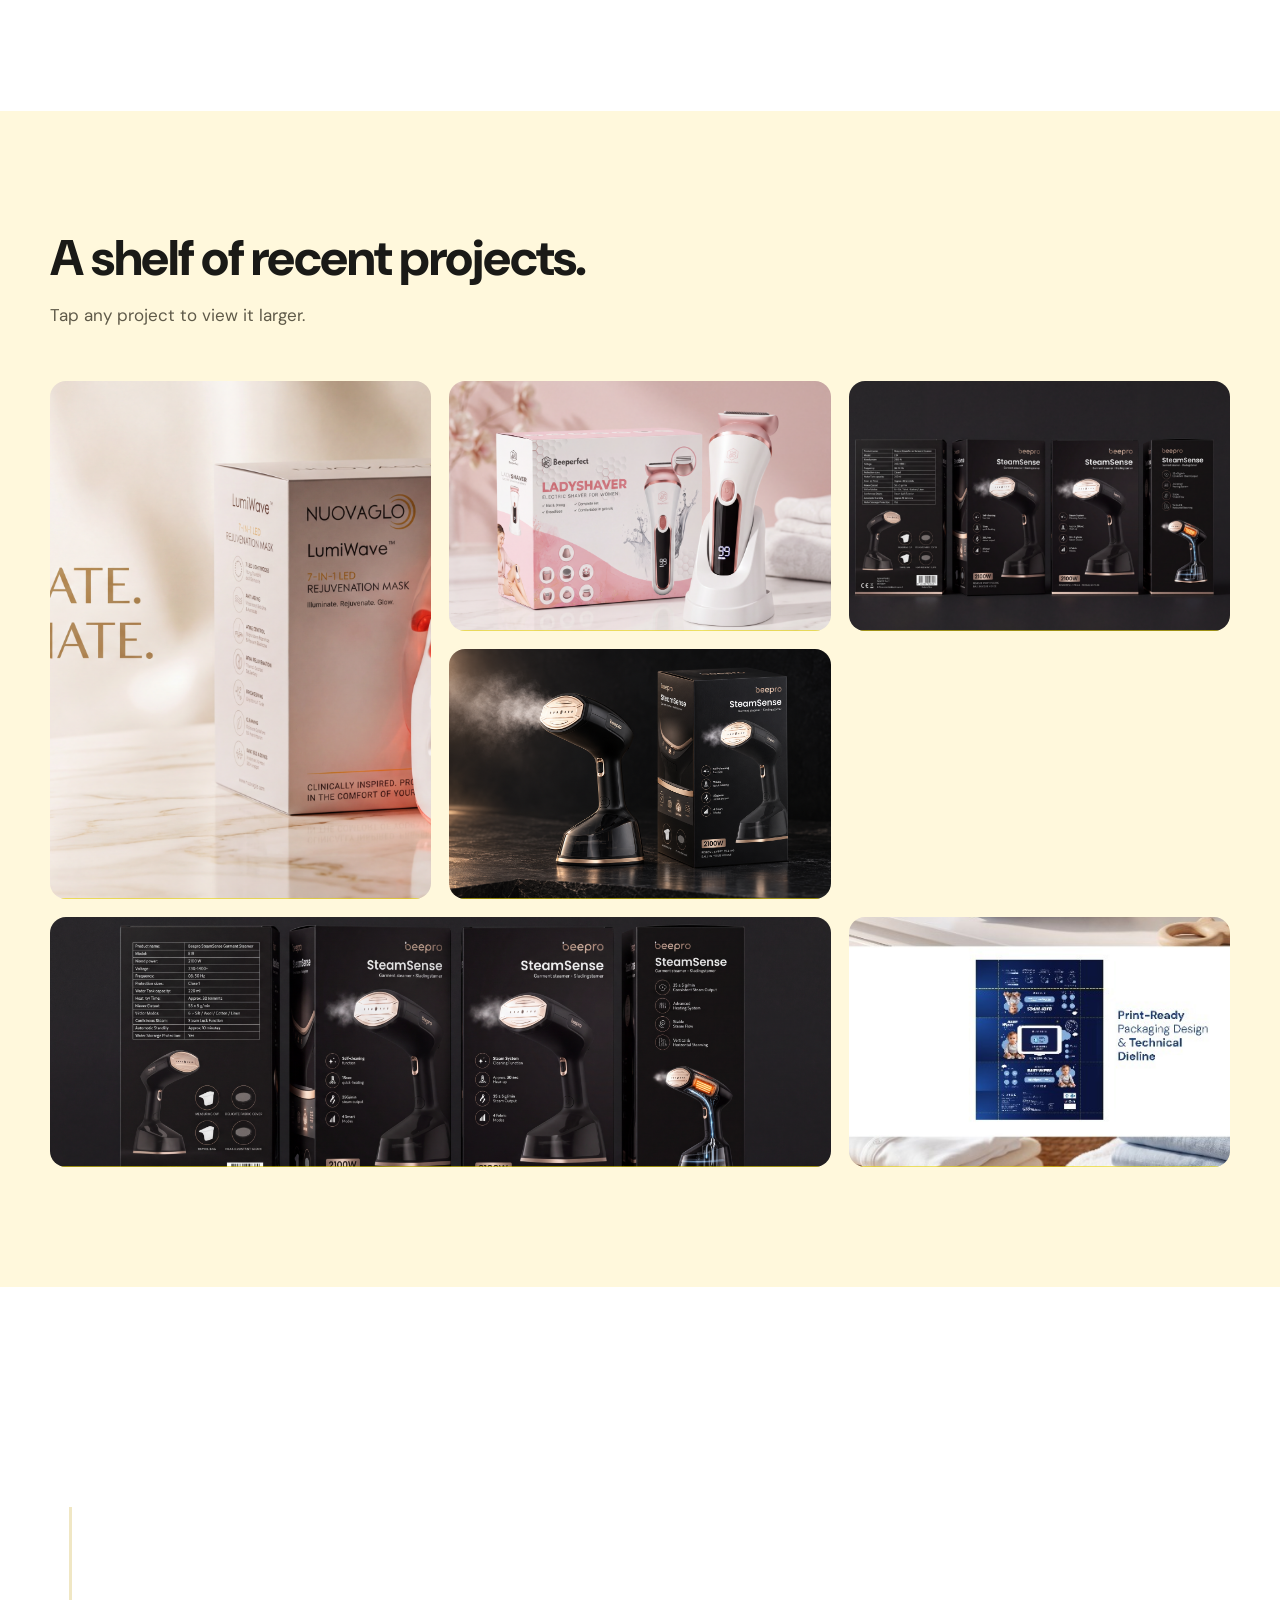
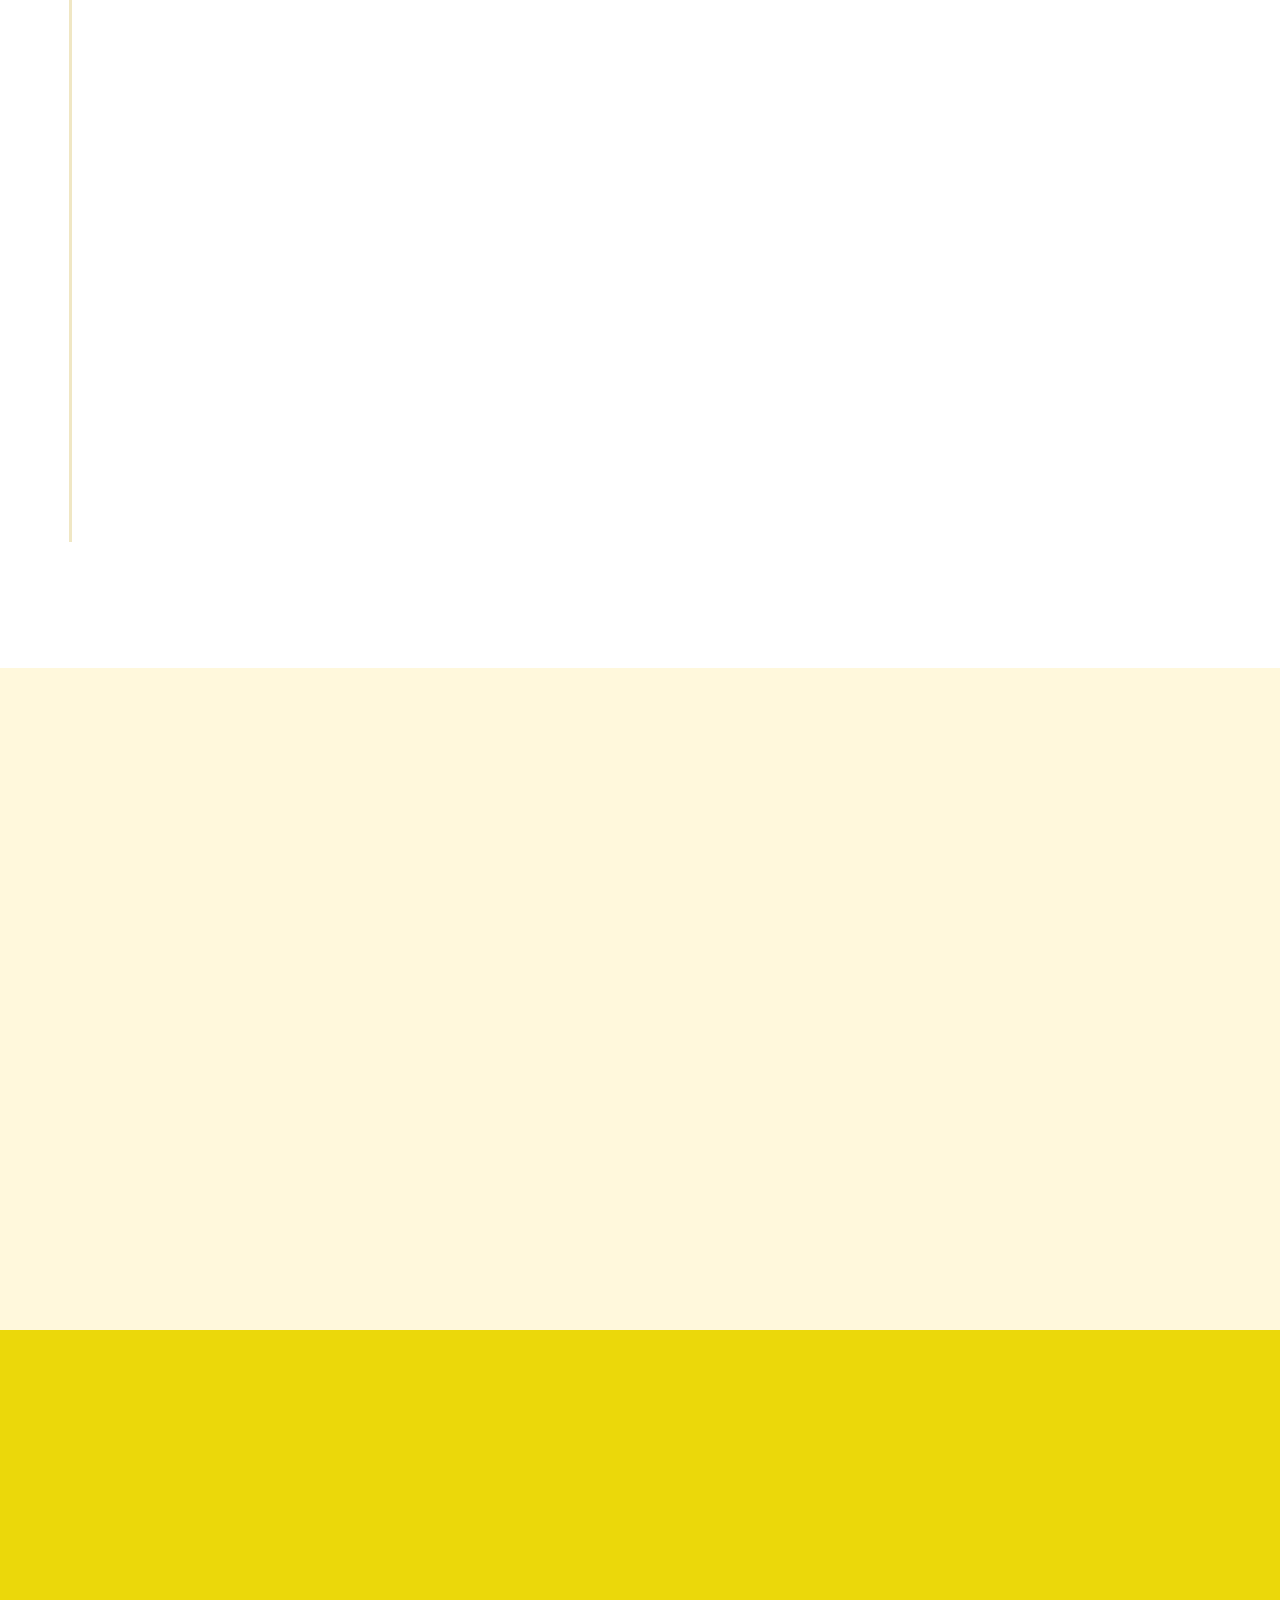
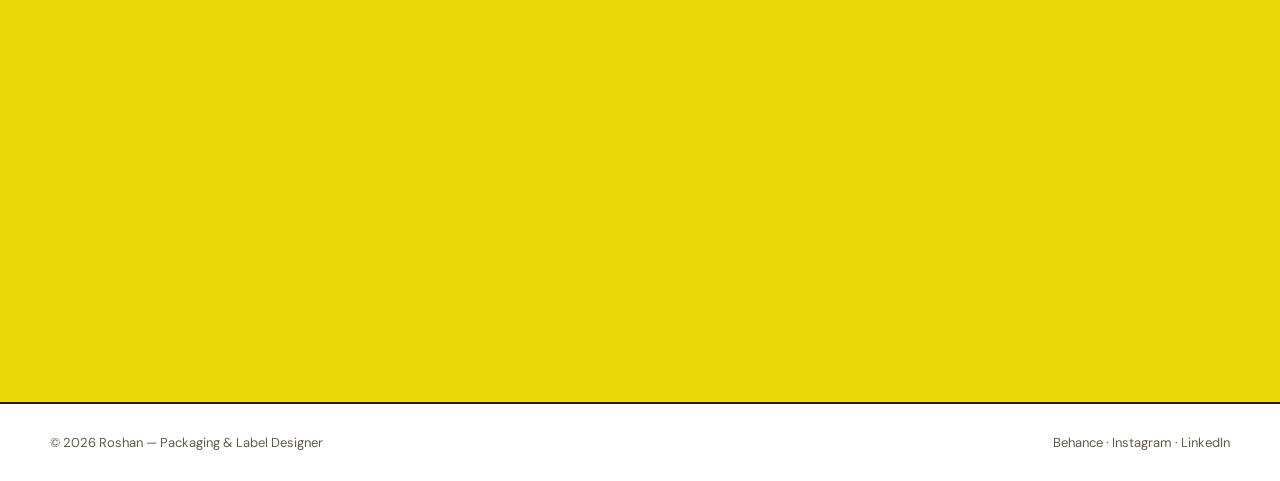
==== commit ddd9ddb7: "Update Roshan portfolio website" ====
--- a/index.html
+++ b/index.html
@@ -5,16 +5,21 @@
 <meta name="viewport" content="width=device-width, initial-scale=1, viewport-fit=cover">
 <title>Roshan — Packaging &amp; Label Designer</title>
 <meta name="description" content="Premium, print-ready packaging and label design for startups, established brands and Amazon sellers.">
+<meta name="theme-color" content="#ebd80a">
 <link rel="preconnect" href="https://fonts.googleapis.com">
 <link rel="preconnect" href="https://fonts.gstatic.com" crossorigin>
-<link href="https://fonts.googleapis.com/css2?family=DM+Sans:opsz,wght@9..40,400;9..40,500;9..40,700;9..40,800&family=Mrs+Saint+Delafield&display=swap" rel="stylesheet">
+<link href="https://fonts.googleapis.com/css2?family=DM+Sans:ital,opsz,wght@0,9..40,400;0,9..40,500;0,9..40,700;0,9..40,800;1,9..40,500&display=swap" rel="stylesheet">
 <link rel="stylesheet" href="style.css">
 </head>
 <body class="loading">
 
 <div id="preloader" aria-hidden="true">
-  <div class="cmyk"><i></i><i></i><i></i><i></i></div>
-  <b id="pct">0%</b>
+  <i class="pane t"></i><i class="pane b"></i>
+  <div class="pre-core">
+    <div class="pre-logo"><i>R</i></div>
+    <div class="cmyk"><i></i><i></i><i></i><i></i></div>
+    <b id="pct">0%</b>
+  </div>
 </div>
 <div id="progress"></div>
 
@@ -34,14 +39,18 @@
   <div class="hero-inner">
     <div class="wrap hero-grid">
       <div class="hero-copy">
-        <p class="eyebrow r-in" style="--d:.8s"><span></span>Packaging design specialist</p>
-        <h1 class="r-in" style="--d:.9s">Packaging that <em>builds</em> stronger brands<b>.</b></h1>
-        <p class="lead r-in" style="--d:1.05s">I create premium, print-ready packaging for startups, established brands and Amazon sellers — combining creativity, strategy and production knowledge to make products stand out on every shelf.</p>
-        <div class="cta r-in" style="--d:1.2s">
-          <a href="#work" class="btn">View my work <span aria-hidden="true">→</span></a>
-          <a href="#contact" class="btn ghost">Let's work together</a>
+        <p class="eyebrow r-in" style="--d:.9s"><span></span>Packaging design specialist</p>
+        <h1>
+          <span class="ln"><span style="--d:1s">Packaging that</span></span>
+          <span class="ln"><span style="--d:1.12s"><em>builds</em> stronger</span></span>
+          <span class="ln"><span style="--d:1.24s">brands<b>.</b></span></span>
+        </h1>
+        <p class="lead r-in" style="--d:1.4s">I create premium, print-ready packaging for startups, established brands and Amazon sellers — combining creativity, strategy and production knowledge to make products stand out on every shelf.</p>
+        <div class="cta r-in" style="--d:1.55s">
+          <a href="#work" class="btn mag">View my work <span aria-hidden="true">→</span></a>
+          <a href="#contact" class="btn ghost mag">Let's work together</a>
         </div>
-        <div class="stats r-in" style="--d:1.35s">
+        <div class="stats r-in" style="--d:1.7s">
           <div class="stat">
             <span class="ico"><svg viewBox="0 0 24 24"><path d="M12 3l8 4.5v9L12 21l-8-4.5v-9L12 3zm0 9l8-4.5M12 12v9M12 12L4 7.5"/></svg></span>
             <p><b><i data-count="100">0</i>+</b><small>Projects</small></p>
@@ -58,15 +67,15 @@
       </div>
     </div>
 
-    <div class="hero-visual r-in" style="--d:.7s">
+    <div class="hero-visual">
       <div class="slab"></div>
       <img src="assets/Smiling Groom in Black Suit.png" alt="Roshan, packaging designer">
-      <div class="sig">
+      <div class="sig r-in" style="--d:1.7s">
         <span class="script">Roshan</span>
         <small>Packaging Designer</small>
         <ul><li>Creative</li><li>Strategic</li><li>Print-ready</li></ul>
       </div>
-      <div class="float-card">
+      <div class="float-card r-in" style="--d:1.9s">
         <span class="ico sm"><svg viewBox="0 0 24 24"><path d="M12 3l8 4.5v9L12 21l-8-4.5v-9L12 3zm0 9l8-4.5M12 12v9M12 12L4 7.5"/></svg></span>
         <p><b>Brand to shelf</b><small>Designs that sell</small></p>
       </div>
@@ -84,13 +93,13 @@
     <div class="head rv"><h2>Packaging that sells on the shelf and prints right the first time.</h2>
       <p>I pair strong branding with production-ready artwork. Pick an industry to see selected work.</p></div>
     <div class="cards">
-      <button class="card rv" data-industry="food"><span class="ic">🥫</span><h3>Food &amp; Beverage</h3><p>Fresh, shelf-standing packaging.</p><span class="explore">See work</span></button>
-      <button class="card rv" data-industry="health"><span class="ic">💊</span><h3>Health Supplements</h3><p>Clean labels that build trust.</p><span class="explore">See work</span></button>
-      <button class="card rv" data-industry="cosmetics"><span class="ic">💄</span><h3>Cosmetics</h3><p>Elegant, modern beauty packaging.</p><span class="explore">See work</span></button>
-      <button class="card rv" data-industry="baby"><span class="ic">🍼</span><h3>Baby Products</h3><p>Safe, friendly, appealing design.</p><span class="explore">See work</span></button>
-      <button class="card rv" data-industry="electronics"><span class="ic">🎧</span><h3>Electronics</h3><p>Packaging that presents innovation.</p><span class="explore">See work</span></button>
-      <button class="card rv" data-industry="household"><span class="ic">🏠</span><h3>Household</h3><p>Practical designs for daily essentials.</p><span class="explore">See work</span></button>
-      <button class="card rv" data-industry="pet"><span class="ic">🐾</span><h3>Pet Products</h3><p>Fun packaging pet lovers trust.</p><span class="explore">See work</span></button>
+      <button class="card rv tilt" data-industry="food"><span class="ic">🥫</span><h3>Food &amp; Beverage</h3><p>Fresh, shelf-standing packaging.</p><span class="explore">See work</span></button>
+      <button class="card rv tilt" data-industry="health"><span class="ic">💊</span><h3>Health Supplements</h3><p>Clean labels that build trust.</p><span class="explore">See work</span></button>
+      <button class="card rv tilt" data-industry="cosmetics"><span class="ic">💄</span><h3>Cosmetics</h3><p>Elegant, modern beauty packaging.</p><span class="explore">See work</span></button>
+      <button class="card rv tilt" data-industry="baby"><span class="ic">🍼</span><h3>Baby Products</h3><p>Safe, friendly, appealing design.</p><span class="explore">See work</span></button>
+      <button class="card rv tilt" data-industry="electronics"><span class="ic">🎧</span><h3>Electronics</h3><p>Packaging that presents innovation.</p><span class="explore">See work</span></button>
+      <button class="card rv tilt" data-industry="household"><span class="ic">🏠</span><h3>Household</h3><p>Practical designs for daily essentials.</p><span class="explore">See work</span></button>
+      <button class="card rv tilt" data-industry="pet"><span class="ic">🐾</span><h3>Pet Products</h3><p>Fun packaging pet lovers trust.</p><span class="explore">See work</span></button>
     </div>
   </div>
 </section>
@@ -126,10 +135,10 @@
     <div class="head rv"><h2>A shelf of recent projects.</h2><p>Tap any project to view it larger.</p></div>
     <div class="work">
       <figure class="rv w1"><img loading="lazy" src="assets/MASK/MASK (3).png" alt="Skincare box system"><figcaption>Skincare box system</figcaption></figure>
-      <figure class="rv"><img loading="lazy" src="assets/LADY SHAVER/IMAGE 1 (2).png" alt="Lady Shaver Box"><figcaption>Lady Shaver Box </figcaption></figure>
+      <figure class="rv"><img loading="lazy" src="assets/LADY SHAVER/IMAGE 1 (2).png" alt="Lady Shaver Box"><figcaption>Lady Shaver Box</figcaption></figure>
       <figure class="rv"><img loading="lazy" src="assets/STEAMER-20261021T171919Z-1-001/STEAMER/STEAM (2).png" alt="Steam Box"><figcaption>Steam Box</figcaption></figure>
-      <figure class="rv"><img loading="lazy" src="assets/STEAMER-20261021T171919Z-1-001/STEAMER/STEAM (1).png" alt="Snack pouch"><figcaption>Snack pouch</figcaption></figure>
-      <figure class="rv w2"><img loading="lazy" src="assets/STEAMER-20261021T171919Z-1-001/STEAMER/STEAM (2).png" alt="Luxury gift box"><figcaption>Luxury gift box</figcaption></figure>
+      <figure class="rv"><img loading="lazy" src="assets/STEAMER-20261021T171919Z-1-001/STEAMER/STEAM (1).png" alt="Steamer packaging"><figcaption>Steamer packaging</figcaption></figure>
+      <figure class="rv w2"><img loading="lazy" src="assets/STEAMER-20261021T171919Z-1-001/STEAMER/STEAM (2).png" alt="Steamer gift box"><figcaption>Steamer gift box</figcaption></figure>
       <figure class="rv"><img loading="lazy" src="assets/mind MAP.jpeg" alt="Amazon insert card"><figcaption>Amazon insert card</figcaption></figure>
     </div>
   </div>
@@ -150,10 +159,7 @@
       </ol>
     </div>
     <div class="proc-img rv">
-      <img loading="lazy"
-           src="assets/mind MAP.jpeg"
-           onerror="this.onerror=null;this.src='https://picsum.photos/seed/packaging/900/1100'"
-           alt="Packaging boxes ready for shipping">
+      <img loading="lazy" src="assets/mind MAP.jpeg" onerror="this.onerror=null;this.src='https://picsum.photos/seed/packaging/900/1100'" alt="Packaging process mind map">
     </div>
   </div>
 </section>
@@ -179,8 +185,8 @@
       <p class="info"><span>Availability</span>Open for new projects worldwide</p>
     </div>
     <form class="rv" id="form">
-      <label>Name<input required placeholder="Your name"></label>
-      <label>Email<input type="email" required placeholder="you@email.com"></label>
+      <label>Name<input required placeholder="Your name" autocomplete="name"></label>
+      <label>Email<input type="email" required placeholder="you@email.com" autocomplete="email"></label>
       <label>Message<textarea required placeholder="Tell me about your product and packaging goals"></textarea></label>
       <button class="btn" type="submit">Send message</button>
     </form>
--- a/style.css
+++ b/style.css
@@ -1,80 +1,94 @@
 :root{
-  --paper:#fff;--ink:#1a1a17;--soft:#625d4c;--yellow:#ebd80a;--yellow-d:#ebd912;--pale:#fff8dc;--pale2:#fff1b8;--line:#f0e7c4;
-  --sans:'DM Sans',sans-serif;
-  --display:'DM Sans',sans-serif;
-  --ease:cubic-bezier(.22,.68,0,1);
+  --paper:#fff;--ink:#1a1a17;--soft:#5f5a49;--yellow:#ebd80a;--pale:#fff8dc;--pale2:#fff1b8;--line:#f0e7c4;
+  --sans:'DM Sans',system-ui,-apple-system,'Segoe UI',sans-serif;
+  --ease:cubic-bezier(.22,.68,0,1);--out:cubic-bezier(.16,1,.3,1);
 }
 *{margin:0;padding:0;box-sizing:border-box}
 html{scroll-behavior:smooth;scroll-padding-top:80px;-webkit-text-size-adjust:100%}
-body{font-family:var(--sans);background:var(--paper);color:var(--ink);line-height:1.65;overflow-x:hidden}
+body{font-family:var(--sans);background:var(--paper);color:var(--ink);line-height:1.65;overflow-x:hidden;-webkit-font-smoothing:antialiased}
 body.loading{overflow:hidden}
 img{max-width:100%;display:block}
 a{color:inherit;text-decoration:none}
 ul,ol{list-style:none}
-button{font:inherit;color:inherit;background:none;border:0;cursor:pointer}
+button,input,textarea{font:inherit;color:inherit}
+button{background:none;border:0;cursor:pointer}
 ::selection{background:var(--yellow);color:var(--ink)}
 :focus-visible{outline:2px solid var(--ink);outline-offset:3px}
 .wrap{width:min(1180px,100% - 40px);margin:0 auto}
 .narrow{max-width:760px}
-h1,h2,h3{font-family:var(--display);font-weight:800;line-height:1.08;letter-spacing:-.025em}
+h1,h2,h3{font-weight:800;line-height:1.08;letter-spacing:-.03em}
 h2{font-size:clamp(28px,4.4vw,50px)}
 .muted{color:var(--soft);margin-top:16px}
 
-.btn{display:inline-flex;align-items:center;justify-content:center;padding:15px 28px;background:var(--yellow);color:var(--ink);border-radius:10px;font-weight:700;font-size:15px;border:2px solid var(--yellow);transition:transform .35s var(--ease),box-shadow .35s,background .3s}
-.btn:hover{transform:translateY(-3px);box-shadow:0 14px 28px -12px rgba(217,164,0,.9)}
+.btn{display:inline-flex;align-items:center;justify-content:center;gap:10px;padding:15px 28px;background:var(--yellow);color:var(--ink);border-radius:10px;font-weight:700;font-size:15px;border:2px solid var(--yellow);transition:transform .35s var(--ease),box-shadow .35s,background .3s,color .3s}
+.btn:hover{box-shadow:0 14px 28px -12px rgba(217,164,0,.9)}
 .btn.ghost{background:#fff;border-color:var(--ink)}
 .btn.ghost:hover{background:var(--ink);color:#fff;box-shadow:none}
 .btn.small{padding:10px 18px;font-size:14px}
 
-/* preloader */
-#preloader{position:fixed;inset:0;z-index:9999;background:#fff;display:flex;flex-direction:column;align-items:center;justify-content:center;gap:22px;transition:transform 1s var(--ease)}
-#preloader.done{transform:translateY(-100%)}
+/* ===== entrance: curtain preloader ===== */
+#preloader{position:fixed;inset:0;z-index:9999;display:grid;place-items:center;pointer-events:none}
+.pane{position:absolute;left:0;right:0;height:50.5%;background:#fff;transition:transform 1.1s var(--out) .15s}
+.pane.t{top:0}.pane.b{bottom:0;background:var(--yellow)}
+.pre-core{position:relative;display:flex;flex-direction:column;align-items:center;gap:20px;transition:opacity .4s,transform .6s var(--ease)}
+.pre-logo i{display:grid;place-items:center;width:72px;height:72px;border-radius:18px;background:var(--yellow);border:2px solid var(--ink);box-shadow:6px 6px 0 var(--ink);font:800 34px var(--sans);font-style:normal;animation:bob 1.2s var(--ease) infinite alternate}
+@keyframes bob{to{transform:translateY(-8px) rotate(-4deg)}}
 .cmyk{display:flex;gap:10px}
-.cmyk i{width:22px;height:22px;border-radius:50%;background:var(--yellow);animation:pop 1s var(--ease) infinite alternate}
+.cmyk i{width:14px;height:14px;border-radius:50%;background:var(--yellow);border:2px solid var(--ink);animation:pop 1s var(--ease) infinite alternate}
 .cmyk i:nth-child(2){animation-delay:.12s}.cmyk i:nth-child(3){animation-delay:.24s}.cmyk i:nth-child(4){animation-delay:.36s;background:var(--ink)}
-@keyframes pop{from{transform:scale(.5);opacity:.5}to{transform:scale(1.15);opacity:1}}
-#preloader b{color:var(--ink);font-weight:500;letter-spacing:.2em;font-size:13px}
+@keyframes pop{from{transform:scale(.55);opacity:.5}to{transform:scale(1.15);opacity:1}}
+#pct{font-weight:700;letter-spacing:.2em;font-size:13px}
+#preloader.done .pre-core{opacity:0;transform:scale(.9)}
+#preloader.done .pane.t{transform:translateY(-101%)}
+#preloader.done .pane.b{transform:translateY(101%)}
 #progress{position:fixed;top:0;left:0;height:4px;width:100%;background:var(--yellow);transform:scaleX(0);transform-origin:left;z-index:900}
 
-/* header: white floating bar */
-#header{position:fixed;inset:0 0 auto;z-index:800;transition:transform .4s var(--ease)}
+/* header */
+#header{position:fixed;inset:0 0 auto;z-index:800;transition:transform .45s var(--ease),opacity .6s;}
+body.loading #header{transform:translateY(-100%)}
 #header.hide{transform:translateY(-100%)}
-#header .bar{padding:14px 28px;background:#fff;border-radius:0 0 18px 18px;box-shadow:0 10px 30px -14px rgba(0,0,0,.18)}
+#header .bar{padding:14px 28px;background:rgba(255,255,255,.92);backdrop-filter:blur(12px);-webkit-backdrop-filter:blur(12px);border-radius:0 0 18px 18px;box-shadow:0 10px 30px -14px rgba(0,0,0,.2)}
 .bar{display:flex;align-items:center;justify-content:space-between}
-.logo{display:flex;align-items:center;gap:10px;font-family:var(--display);font-weight:800;font-size:19px}
+.logo{display:flex;align-items:center;gap:10px;font-weight:800;font-size:19px}
 .logo i{width:32px;height:32px;border-radius:8px;background:var(--yellow);display:grid;place-items:center;font-style:normal;font-size:16px}
-nav{display:flex;align-items:center;gap:34px}
-nav a:not(.btn){font-size:13px;font-weight:500;position:relative}
+nav{display:flex;align-items:center;gap:32px}
+nav a:not(.btn){font-size:14px;font-weight:500;position:relative}
 nav a:not(.btn)::after{content:"";position:absolute;left:0;bottom:-6px;height:2px;width:100%;background:var(--yellow);transform:scaleX(0);transform-origin:left;transition:transform .3s var(--ease)}
 nav a.on::after,nav a:hover::after{transform:scaleX(1)}
-#burger{display:none;width:34px;height:34px;position:relative}
-#burger span{position:absolute;left:5px;right:5px;height:2px;background:var(--ink);transition:.35s var(--ease)}
-#burger span:first-child{top:12px}#burger span:last-child{top:20px}
-#burger.open span:first-child{top:16px;transform:rotate(45deg)}
-#burger.open span:last-child{top:16px;transform:rotate(-45deg)}
-
-/* hero (now scales with zoom: contained in a max-width box) */
+#burger{display:none;width:40px;height:40px;position:relative}
+#burger span{position:absolute;left:8px;right:8px;height:2px;background:var(--ink);transition:.35s var(--ease)}
+#burger span:first-child{top:15px}#burger span:last-child{top:23px}
+#burger.open span:first-child{top:19px;transform:rotate(45deg)}
+#burger.open span:last-child{top:19px;transform:rotate(-45deg)}
+
+/* ===== hero ===== */
 .hero{position:relative;display:flex;min-height:clamp(640px,100svh,920px);overflow:hidden;background:#fff}
 .hero::after{content:"";position:absolute;top:0;right:0;bottom:0;width:max(0px,calc((100% - 1440px) / 2));background:#f3eadb;z-index:0}
 .hero-inner{position:relative;flex:1;width:min(1440px,100%);margin:0 auto;display:flex;align-items:center}
 .hero-grid{position:relative;z-index:2;padding:130px 0 70px}
-.hero-copy{max-width:560px}
-.eyebrow{display:flex;align-items:center;gap:12px;font-size:11px;font-weight:500;letter-spacing:.22em;text-transform:uppercase;color:var(--soft);margin-bottom:22px}
-.eyebrow span{width:30px;height:1.5px;background:var(--yellow)}
-.hero h1{font-size:clamp(42px,5.8vw,76px);line-height:1.02;letter-spacing:-.035em}
-.hero h1 em{font-style:normal;color:var(--yellow)}
+.hero-copy{max-width:580px}
+.eyebrow{display:flex;align-items:center;gap:12px;font-size:12px;font-weight:700;letter-spacing:.18em;text-transform:uppercase;color:var(--soft);margin-bottom:22px}
+.eyebrow span{width:30px;height:2px;background:var(--yellow)}
+.hero h1{font-size:clamp(42px,6vw,80px);line-height:1.02;letter-spacing:-.04em}
+.ln{display:block;overflow:hidden;padding-bottom:.08em;margin-bottom:-.08em}
+.ln>span{display:block;transform:translateY(110%) rotate(3deg);transform-origin:left bottom;transition:transform 1.1s var(--out) var(--d,0s)}
+body:not(.loading) .ln>span{transform:none}
+.hero h1 em{font-style:normal;position:relative;z-index:0;white-space:nowrap}
+.hero h1 em::before{content:"";position:absolute;left:-.06em;right:-.06em;bottom:.06em;height:.34em;background:var(--yellow);z-index:-1;transform:scaleX(0);transform-origin:left;transition:transform 1s var(--out) 1.8s}
+body:not(.loading) .hero h1 em::before{transform:scaleX(1)}
 .hero h1 b{color:var(--yellow)}
-.lead{margin-top:26px;color:var(--soft);font-size:15.5px;line-height:1.7;max-width:500px}
+.lead{margin-top:26px;color:var(--soft);font-size:clamp(15px,1.3vw,17px);line-height:1.7;max-width:500px}
 .cta{display:flex;flex-wrap:wrap;gap:14px;margin-top:30px}
-.cta .btn{gap:10px;padding:14px 26px;font-size:14px;border-radius:8px}
-.cta .btn.ghost{border-color:#d9d9d4}
-.stats{display:grid;grid-template-columns:repeat(3,auto);justify-content:start;margin-top:48px;padding-top:26px;border-top:1px solid var(--line)}
+.cta .btn{padding:14px 26px;font-size:14px;border-radius:8px}
+.cta .btn.ghost{border-color:#d4d2c6}
+.cta .btn.ghost:hover{border-color:var(--ink)}
+.stats{display:grid;grid-template-columns:repeat(3,auto);justify-content:start;margin-top:46px;padding-top:26px;border-top:1px solid var(--line)}
 .stat{display:flex;align-items:center;gap:14px;padding:0 34px}
 .stat:first-child{padding-left:0}
 .stat+.stat{border-left:1px solid #e6e3d8}
-.stat p b{display:block;font:800 24px var(--display);line-height:1}
+.stat p b{display:block;font:800 26px var(--sans);line-height:1}
 .stat p b i{font-style:normal}
-.stat small{font-size:12.5px;color:var(--soft)}
+.stat small{font-size:13px;color:var(--soft)}
 .ico{flex:none;width:44px;height:44px;border-radius:50%;background:var(--pale);display:grid;place-items:center}
 .ico svg{width:22px;height:22px;fill:none;stroke:var(--ink);stroke-width:1.6;stroke-linecap:round;stroke-linejoin:round}
 .ico.sm{width:36px;height:36px;border-radius:10px;background:var(--yellow)}
@@ -83,44 +97,47 @@
 .r-in{opacity:0;transform:translateY(30px);transition:opacity .9s var(--ease) var(--d,0s),transform .9s var(--ease) var(--d,0s)}
 body:not(.loading) .r-in{opacity:1;transform:none}
 
-/* right visual: slanted cream panel + yellow slab + photo */
-.hero-visual{position:absolute;top:0;right:0;bottom:0;width:52%;z-index:1;background:linear-gradient(135deg,#fbf6ea,#f3eadb);clip-path:polygon(16% 0,100% 0,100% 100%,0 100%)}
+/* hero visual: panel wipes in, slab rises, photo slides up */
+.hero-visual{position:absolute;top:0;right:0;bottom:0;width:52%;z-index:1;background:linear-gradient(135deg,#fbf6ea,#f3eadb);clip-path:polygon(16% 0,100% 0,100% 100%,0 100%);transform:translateX(18%);opacity:0;transition:transform 1.4s var(--out) .75s,opacity 1s .75s}
+body:not(.loading) .hero-visual{transform:none;opacity:1}
 .slab{position:absolute;left:34%;right:2%;top:19%;bottom:0;background:var(--yellow);clip-path:polygon(42% 0,100% 0,100% 100%,0 100%)}
-.hero-visual>img{position:absolute;left:50%;bottom:0;transform:translateX(-46%);height:92%;width:auto;max-width:none;object-fit:contain;object-position:bottom}
+.hero-visual>img{position:absolute;left:50%;bottom:0;transform:translate(-46%,12%);opacity:0;height:92%;width:auto;max-width:none;object-fit:contain;object-position:bottom;transition:transform 1.3s var(--out) 1.15s,opacity 1s 1.15s}
+body:not(.loading) .hero-visual>img{transform:translateX(-46%);opacity:1}
 .sig{position:absolute;left:19%;top:26%;z-index:3;width:190px}
-.script{display:block;font-family:'Mrs Saint Delafield',cursive;font-size:54px;line-height:.9;color:var(--ink);transform:rotate(-4deg)}
-.sig small{display:block;margin:6px 0 0 auto;padding:0 14px 12px 0;font-size:12px;color:var(--soft);border-bottom:1.5px solid var(--yellow);width:max-content}
+.script{display:block;font-weight:800;font-style:italic;font-size:46px;letter-spacing:-.04em;line-height:.95;color:var(--ink);transform:rotate(-4deg)}
+.sig small{display:block;margin:8px 0 0 auto;padding:0 14px 12px 0;font-size:12px;font-weight:500;color:var(--soft);border-bottom:2px solid var(--yellow);width:max-content}
 .sig ul{margin-top:18px;position:relative;padding-top:12px}
 .sig ul::before{content:"";position:absolute;top:0;left:0;width:22px;height:2px;background:var(--yellow)}
-.sig li{font-size:10px;letter-spacing:.2em;text-transform:uppercase;color:var(--soft);line-height:2}
-.float-card{position:absolute;left:9%;bottom:30%;z-index:3;display:flex;align-items:center;gap:12px;padding:12px 18px 12px 12px;background:#fff;border-radius:12px;box-shadow:0 18px 40px -14px rgba(0,0,0,.3);animation:float 5s ease-in-out infinite alternate}
-.float-card b{display:block;font:700 11px var(--sans);letter-spacing:.06em;text-transform:uppercase}
-.float-card small{font-size:11.5px;color:var(--soft)}
-@keyframes float{to{transform:translateY(-10px)}}
-
-.marquee{background:var(--yellow);color:var(--ink);overflow:hidden;padding:15px 0;border-block:2px solid var(--ink)}
+.sig li{font-size:11px;font-weight:500;letter-spacing:.14em;text-transform:uppercase;color:var(--soft);line-height:2}
+.float-card{position:absolute;left:9%;bottom:30%;z-index:3;display:flex;align-items:center;gap:12px;padding:12px 18px 12px 12px;background:#fff;border-radius:12px;box-shadow:0 18px 40px -14px rgba(0,0,0,.3)}
+.float-card.r-in{animation:float 5s ease-in-out 2.6s infinite alternate}
+.float-card b{display:block;font:700 12px var(--sans);letter-spacing:.05em;text-transform:uppercase}
+.float-card small{font-size:12px;color:var(--soft)}
+@keyframes float{to{translate:0 -10px}}
+
+.marquee{background:var(--yellow);overflow:hidden;padding:15px 0;border-block:2px solid var(--ink)}
 .marquee div{display:flex;width:max-content;animation:slide 30s linear infinite}
-.marquee span{font:700 18px var(--display);padding:0 26px;white-space:nowrap}
+.marquee span{font:700 18px var(--sans);padding:0 26px;white-space:nowrap}
 .marquee span::after{content:"";display:inline-block;width:8px;height:8px;background:var(--ink);border-radius:50%;margin-left:52px}
 @keyframes slide{to{transform:translateX(-50%)}}
 
 /* sections */
-.sec{padding:clamp(70px,10vw,120px) 0}
+.sec{padding:clamp(64px,10vw,120px) 0}
 .sec.tint{background:var(--pale)}
-.sec.dark{background:var(--yellow);color:var(--ink)}
-.head{max-width:700px;margin-bottom:52px}
-.head p{margin-top:16px;color:var(--soft);font-size:17px}
-.dark .head p{color:#3b3626}
-
-.rv{opacity:0;transform:translateY(36px);transition:opacity .8s var(--ease),transform .8s var(--ease);transition-delay:var(--sd,0s)}
+.sec.dark{background:var(--yellow)}
+.head{max-width:720px;margin-bottom:clamp(32px,5vw,52px)}
+.head p{margin-top:16px;color:var(--soft);font-size:clamp(15px,1.5vw,17px)}
+.dark .head p,.dark .muted{color:#3b3626}
+
+.rv{opacity:0;transform:translateY(40px) scale(.98);transition:opacity .9s var(--out),transform .9s var(--out);transition-delay:var(--sd,0s)}
 .rv.in{opacity:1;transform:none}
 .steps li.rv{transform:translateX(-36px)}
 .steps li.rv.in{transform:none}
 
 .cards{display:grid;grid-template-columns:repeat(4,1fr);gap:18px}
-.card{display:flex;flex-direction:column;align-items:flex-start;text-align:left;padding:26px 24px;background:#fff;border:1px solid var(--line);border-radius:16px;transition:transform .4s var(--ease),border-color .3s,box-shadow .4s}
-.card:hover{transform:translateY(-6px);border-color:var(--yellow);box-shadow:0 22px 40px -20px rgba(217,164,0,.7)}
-.ic{width:56px;height:56px;display:grid;place-items:center;font-size:26px;background:var(--pale);border-radius:14px;margin-bottom:18px;transition:transform .4s var(--ease)}
+.card{display:flex;flex-direction:column;align-items:flex-start;text-align:left;padding:26px 24px;background:#fff;border:1px solid var(--line);border-radius:16px;transition:border-color .3s,box-shadow .4s,opacity .9s var(--out),transform .9s var(--out)}
+.card:hover{border-color:var(--yellow);box-shadow:0 22px 40px -20px rgba(217,164,0,.7)}
+.ic{width:56px;height:56px;display:grid;place-items:center;font-size:26px;background:var(--pale);border-radius:14px;margin-bottom:18px;transition:transform .4s var(--ease),background .3s}
 .card:hover .ic{transform:rotate(-8deg) scale(1.1);background:var(--yellow)}
 .card h3{font-size:20px;margin-bottom:6px}
 .card p{font-size:14px;color:var(--soft);flex:1}
@@ -129,40 +146,39 @@
 
 .grid3{display:grid;grid-template-columns:repeat(3,1fr);gap:20px}
 .grid4{display:grid;grid-template-columns:repeat(4,1fr);gap:20px}
-.tile{padding:32px 28px;background:#fff;border:2px solid var(--ink);border-radius:16px;box-shadow:6px 6px 0 var(--ink);transition:transform .4s var(--ease),box-shadow .4s}
+.tile{padding:32px 28px;background:#fff;border:2px solid var(--ink);border-radius:16px;box-shadow:6px 6px 0 var(--ink);transition:box-shadow .4s,opacity .9s var(--out),transform .9s var(--out)}
 .tile:hover{transform:translate(-3px,-3px);box-shadow:9px 9px 0 var(--ink)}
 .tile h3{font-size:20px;margin-bottom:10px}
 .tile p{font-size:15px;color:var(--soft)}
-.svc{padding:30px 26px;background:#fff;border:1px solid var(--line);border-top:5px solid var(--yellow);border-radius:16px;transition:transform .4s var(--ease),box-shadow .4s}
+.svc{padding:30px 26px;background:#fff;border:1px solid var(--line);border-top:5px solid var(--yellow);border-radius:16px;transition:box-shadow .4s,opacity .9s var(--out),transform .9s var(--out)}
 .svc:hover{transform:translateY(-8px);box-shadow:0 24px 44px -22px rgba(217,164,0,.7)}
 .svc h3{font-size:21px;margin-bottom:12px}
 .svc li{font-size:14px;color:var(--soft);padding:8px 0;border-top:1px dashed var(--line)}
 
-.work{display:grid;grid-template-columns:repeat(3,1fr);grid-auto-rows:230px;gap:18px}
+.work{display:grid;grid-template-columns:repeat(3,1fr);grid-auto-rows:clamp(200px,20vw,250px);gap:18px}
 .work figure{position:relative;overflow:hidden;border-radius:16px;cursor:zoom-in;background:var(--pale2)}
 .work .w1{grid-row:span 2}.work .w2{grid-column:span 2}
 .work img{width:100%;height:100%;object-fit:cover;transition:transform .8s var(--ease)}
 .work figure:hover img{transform:scale(1.07)}
-.work figcaption{position:absolute;inset:auto 0 0;padding:14px 18px;background:var(--yellow);color:var(--ink);font-weight:700;transform:translateY(100%);transition:transform .5s var(--ease)}
+.work figcaption{position:absolute;inset:auto 0 0;padding:14px 18px;background:var(--yellow);font-weight:700;transform:translateY(100%);transition:transform .5s var(--ease)}
 .work figure:hover figcaption{transform:none}
 
-/* process: steps left, image right */
 .proc{display:grid;grid-template-columns:1fr 1fr;gap:70px;align-items:start}
-.proc .head{margin-bottom:40px;text-align:left}
+.proc .head{margin-bottom:40px}
 .proc-img{position:sticky;top:110px;aspect-ratio:4/5;overflow:hidden;border-radius:20px;border:2px solid var(--ink);box-shadow:10px 10px 0 var(--ink);background:var(--pale2)}
 .proc-img img{width:100%;height:100%;object-fit:cover}
 
-.steps{position:relative;padding-left:56px;counter-reset:s;text-align:left}
+.steps{position:relative;padding-left:56px;counter-reset:s}
 .steps::before,.steps::after{content:"";position:absolute;left:19px;top:6px;bottom:6px;width:3px;background:var(--line)}
 .steps::after{background:var(--yellow);transform:scaleY(var(--p,0));transform-origin:top}
 .steps li{position:relative;padding-bottom:40px;counter-increment:s}
 .steps li:last-child{padding-bottom:0}
-.steps li::before{content:counter(s);position:absolute;left:-56px;top:-4px;width:40px;height:40px;border-radius:50%;background:var(--yellow);border:2px solid var(--ink);display:grid;place-items:center;font:700 14px var(--sans);color:var(--ink);z-index:1}
-.steps b{font:700 21px var(--display)}
+.steps li::before{content:counter(s);position:absolute;left:-56px;top:-4px;width:40px;height:40px;border-radius:50%;background:var(--yellow);border:2px solid var(--ink);display:grid;place-items:center;font:700 14px var(--sans);z-index:1}
+.steps b{font:700 21px var(--sans)}
 .steps p{color:var(--soft);font-size:15px;margin-top:4px}
 
 .q{border-bottom:1px solid #e6dcb5}
-.q button{width:100%;display:flex;justify-content:space-between;align-items:center;gap:16px;padding:22px 4px;font:700 18px var(--display);text-align:left}
+.q button{width:100%;display:flex;justify-content:space-between;align-items:center;gap:16px;padding:22px 4px;font:700 clamp(16px,2vw,18px) var(--sans);text-align:left}
 .q button::after{content:"+";font-size:22px;line-height:1;width:34px;height:34px;display:grid;place-items:center;flex:none;border-radius:50%;background:var(--yellow);transition:transform .35s var(--ease)}
 .q.open button::after{transform:rotate(45deg)}
 .q>div{display:grid;grid-template-rows:0fr;transition:grid-template-rows .4s var(--ease)}
@@ -170,21 +186,18 @@
 .q>div p{overflow:hidden;color:var(--soft);font-size:15px}
 .q.open>div p{padding-bottom:22px}
 
-/* contact */
 .two{display:grid;grid-template-columns:.9fr 1.1fr;gap:70px;align-items:start}
-.dark .muted{color:#3b3626}
 .info{margin-top:26px;font-weight:500}
 .info span{display:block;font-size:13px;font-weight:700;margin-bottom:2px;opacity:.7}
 form{display:grid;gap:16px}
 label{font-size:13px;font-weight:700;display:grid;gap:8px}
-input,textarea{width:100%;background:#fff;border:2px solid var(--ink);border-radius:10px;padding:14px 16px;color:var(--ink);font:inherit;font-weight:400;transition:box-shadow .3s}
+input,textarea{width:100%;background:#fff;border:2px solid var(--ink);border-radius:10px;padding:14px 16px;font-weight:400;transition:box-shadow .3s}
 input:focus,textarea:focus{outline:0;box-shadow:5px 5px 0 var(--ink)}
 textarea{min-height:130px;resize:vertical}
 form .btn{justify-self:start;background:var(--ink);border-color:var(--ink);color:#fff}
-form .btn:hover{box-shadow:0 14px 28px -12px rgba(0,0,0,.6)}
-footer{background:#fff;border-top:2px solid var(--ink);color:var(--soft);padding:28px 0;font-size:13px}
+footer{background:#fff;border-top:2px solid var(--ink);color:var(--soft);padding:28px 0 calc(28px + env(safe-area-inset-bottom,0px));font-size:13px}
 footer .wrap{display:flex;justify-content:space-between;flex-wrap:wrap;gap:12px}
-#totop{position:fixed;right:20px;bottom:calc(20px + env(safe-area-inset-bottom,0px));width:46px;height:46px;border-radius:50%;background:var(--yellow);border:2px solid var(--ink);color:var(--ink);font-weight:700;display:grid;place-items:center;z-index:700;opacity:0;transform:translateY(16px);pointer-events:none;transition:.35s var(--ease)}
+#totop{position:fixed;right:20px;bottom:calc(20px + env(safe-area-inset-bottom,0px));width:46px;height:46px;border-radius:50%;background:var(--yellow);border:2px solid var(--ink);font-weight:700;display:grid;place-items:center;z-index:700;opacity:0;transform:translateY(16px);pointer-events:none;transition:.35s var(--ease)}
 #totop.show{opacity:1;transform:none;pointer-events:auto}
 
 /* modal */
@@ -193,7 +206,7 @@
 .back{position:absolute;inset:0;background:rgba(26,22,5,.6);backdrop-filter:blur(8px)}
 .box{position:relative;width:min(1100px,100%);max-height:90vh;overflow:auto;background:#fff;border-top:6px solid var(--yellow);border-radius:20px;padding:clamp(22px,4vw,42px);transform:translateY(30px) scale(.97);transition:transform .45s var(--ease)}
 .modal.open .box{transform:none}
-.box h2{font-size:clamp(26px,4vw,42px);padding-right:50px}
+.box h2{font-size:clamp(24px,4vw,42px);padding-right:50px}
 .box .muted{margin:8px 0 26px}
 .x{position:absolute;top:16px;right:16px;width:42px;height:42px;border:2px solid var(--ink);border-radius:50%;font-size:24px;line-height:1;transition:.3s}
 .x:hover{background:var(--yellow);transform:rotate(90deg)}
@@ -205,33 +218,36 @@
 .box.single .gal a{aspect-ratio:auto;max-height:70vh}
 .box.single .gal img{object-fit:contain;max-height:70vh}
 
-/* responsive */
+/* ===== responsive ===== */
+@media(max-width:1100px){
+  .cards{grid-template-columns:repeat(3,1fr)}
+  .grid4{grid-template-columns:repeat(2,1fr)}
+  nav{gap:22px}
+}
 @media(max-width:1000px){
-  .cards,.grid4{grid-template-columns:repeat(2,1fr)}
-  .grid3,.gal{grid-template-columns:repeat(2,1fr)}
+  .cards,.grid3,.gal{grid-template-columns:repeat(2,1fr)}
   .work{grid-template-columns:repeat(2,1fr)}.work .w2{grid-column:span 2}
-  .two{grid-template-columns:1fr;gap:44px}
-  .proc{grid-template-columns:1fr;gap:44px}
+  .two,.proc{grid-template-columns:1fr;gap:44px}
   .proc-img{position:relative;top:0;aspect-ratio:4/3}
 
-  /* mobile menu */
   #burger{display:block}
-  nav{position:fixed;inset:0 0 auto;padding:90px 24px 30px;flex-direction:column;align-items:flex-start;gap:20px;background:#fff;border-bottom:4px solid var(--yellow);box-shadow:0 20px 40px rgba(0,0,0,.12);transform:translateY(-110%);transition:transform .5s var(--ease);z-index:-1}
+  nav{position:fixed;inset:0 0 auto;padding:90px 24px 30px;flex-direction:column;align-items:flex-start;gap:18px;background:#fff;border-bottom:4px solid var(--yellow);box-shadow:0 20px 40px rgba(0,0,0,.12);transform:translateY(-110%);transition:transform .5s var(--ease);z-index:-1}
   nav.open{transform:none}
-  nav a:not(.btn){font-size:22px;font-family:var(--display)}
-
-  /* hero stacks */
+  nav a:not(.btn){font-size:24px;font-weight:700}
+
   .hero{min-height:0}
   .hero::after{display:none}
   .hero-inner{flex-direction:column;align-items:stretch}
   .hero-grid{padding:110px 0 30px}
-  .hero-visual{position:relative;width:100%;height:520px;clip-path:none}
+  .hero-visual{position:relative;width:100%;height:min(520px,120vw);clip-path:none;transform:translateY(60px)}
   .slab{left:22%;top:14%}
-  .hero-visual>img{height:100%;transform:translateX(-40%)}
+  .hero-visual>img{height:100%}
   .sig{left:6%;top:12%}
   .float-card{left:6%;bottom:12%}
 }
 @media(max-width:560px){
+  .wrap{width:calc(100% - 32px)}
+  #header .bar{padding:10px 16px}
   .cards,.grid3,.grid4,.gal{grid-template-columns:1fr}
   .work{grid-template-columns:1fr;grid-auto-rows:240px}.work .w1{grid-row:span 1}.work .w2{grid-column:span 1}
   .stats{grid-template-columns:repeat(3,1fr)}
@@ -240,11 +256,14 @@
   .stat p b{font-size:22px}
   .cta .btn,form .btn{width:100%}
   footer .wrap{flex-direction:column}
-  .hero-visual{height:440px}
-  .script{font-size:44px}
+  .hero-visual{height:min(440px,115vw)}
+  .script{font-size:36px}
+  .sig{width:150px}
+  .float-card{padding:10px 14px 10px 10px}
+  .proc-img{box-shadow:6px 6px 0 var(--ink)}
 }
 @media(hover:none){.work figcaption{transform:none}}
 @media(prefers-reduced-motion:reduce){
-  *,*::before,*::after{animation-duration:.01ms!important;transition-duration:.01ms!important;transition-delay:0s!important}
+  *,*::before,*::after{animation-duration:.01ms!important;animation-iteration-count:1!important;transition-duration:.01ms!important;transition-delay:0s!important}
   html{scroll-behavior:auto}
 }
